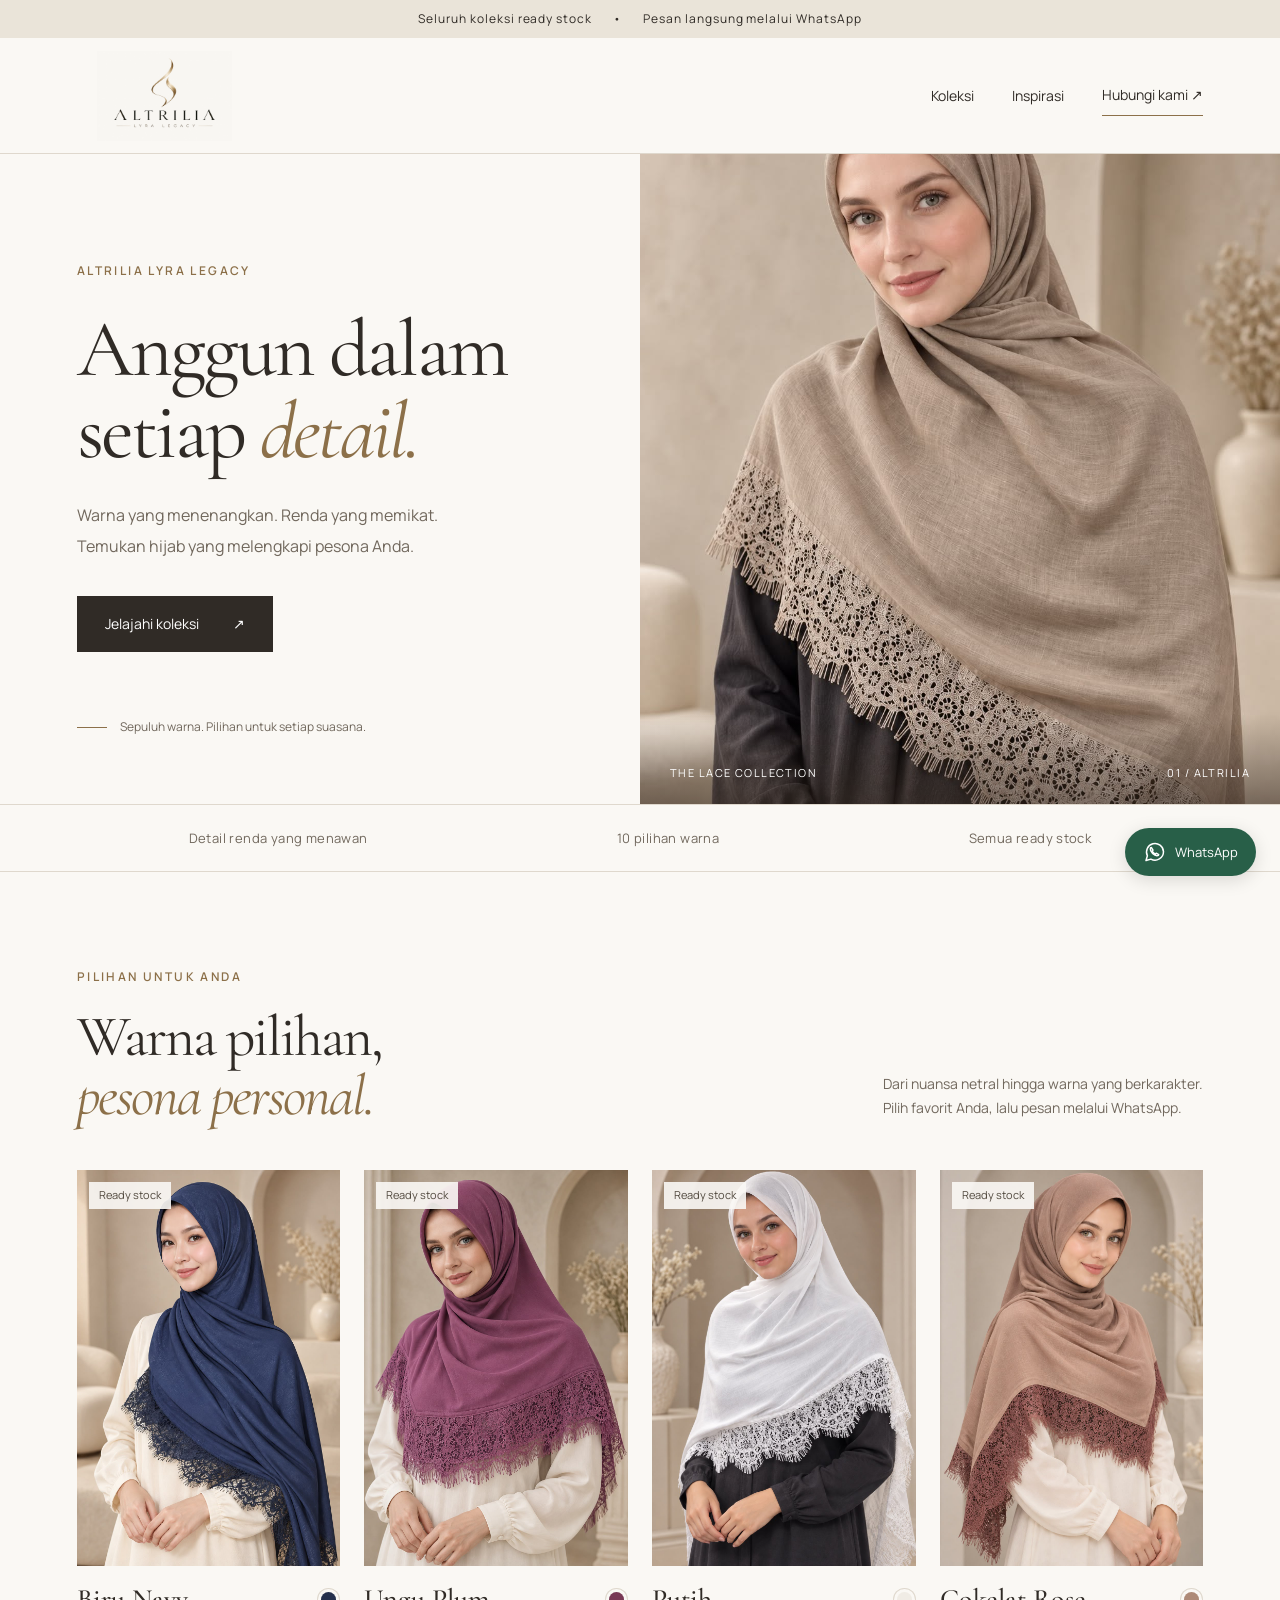
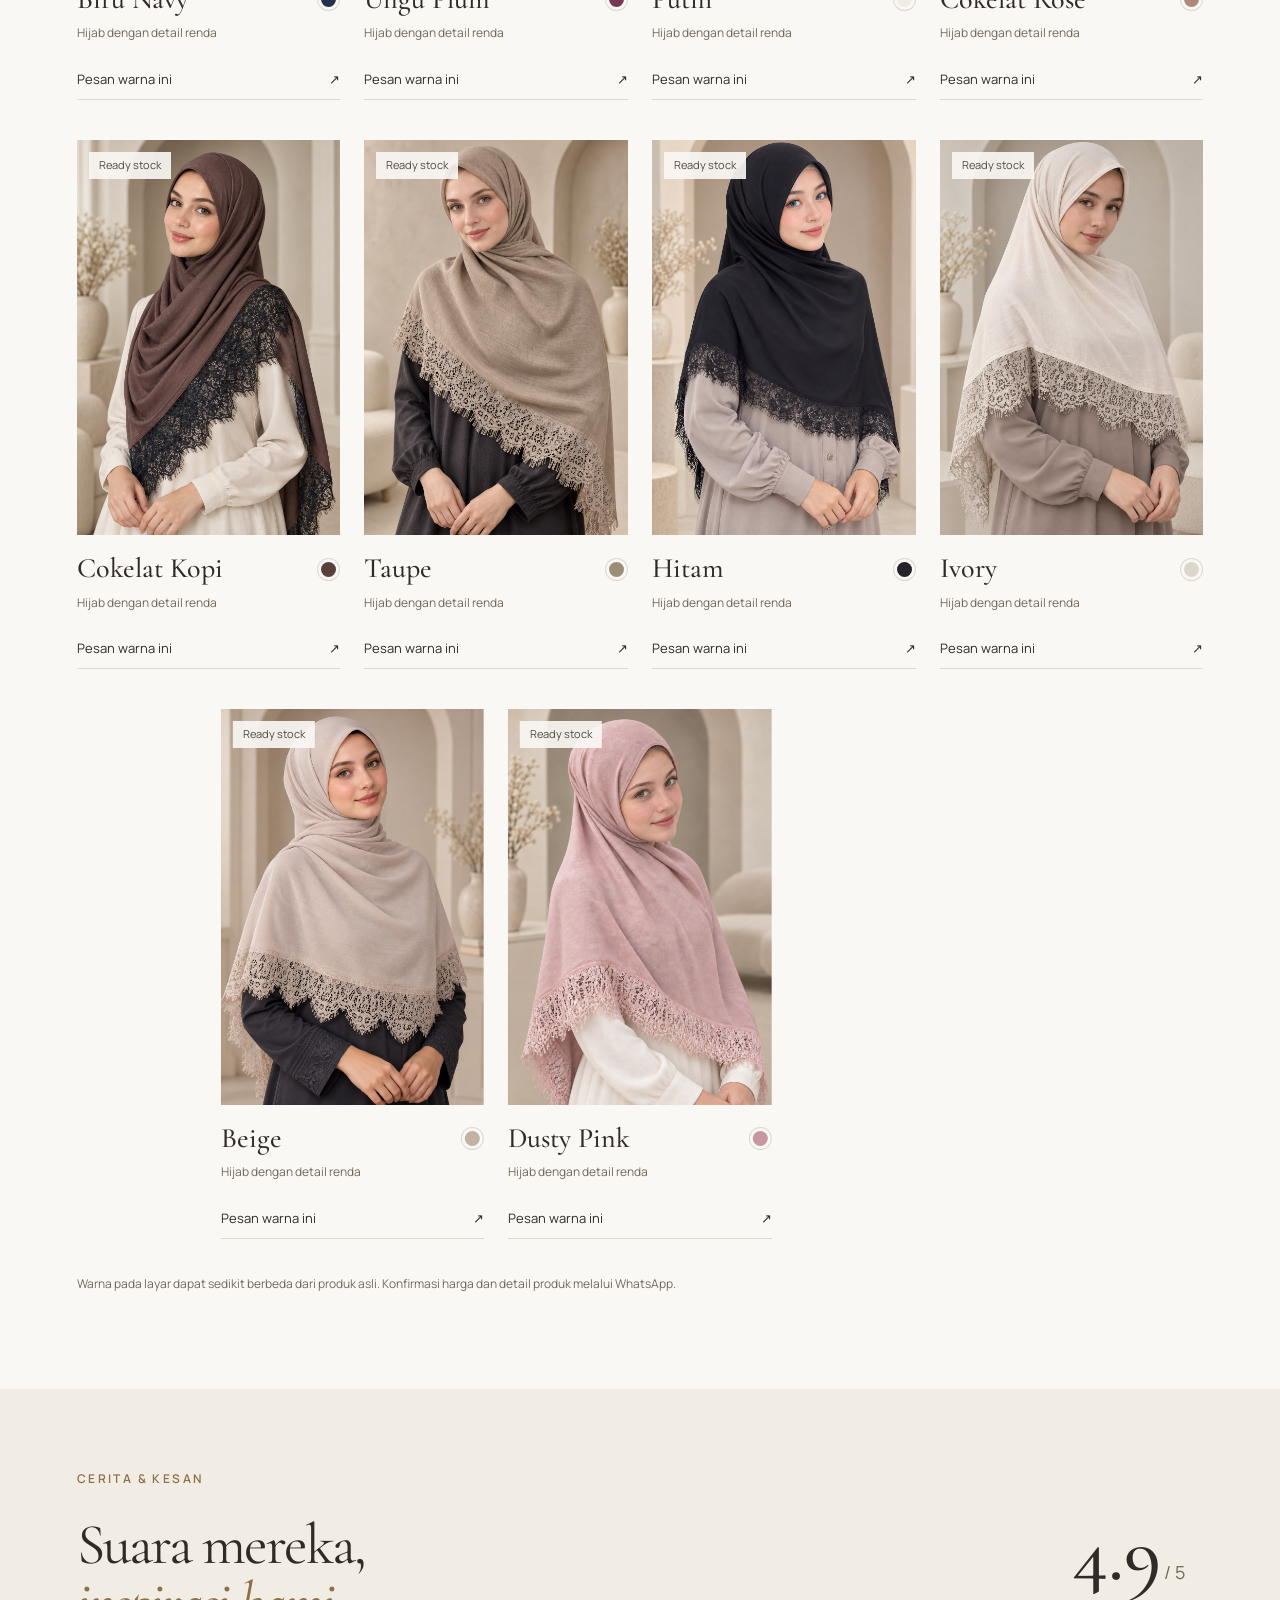
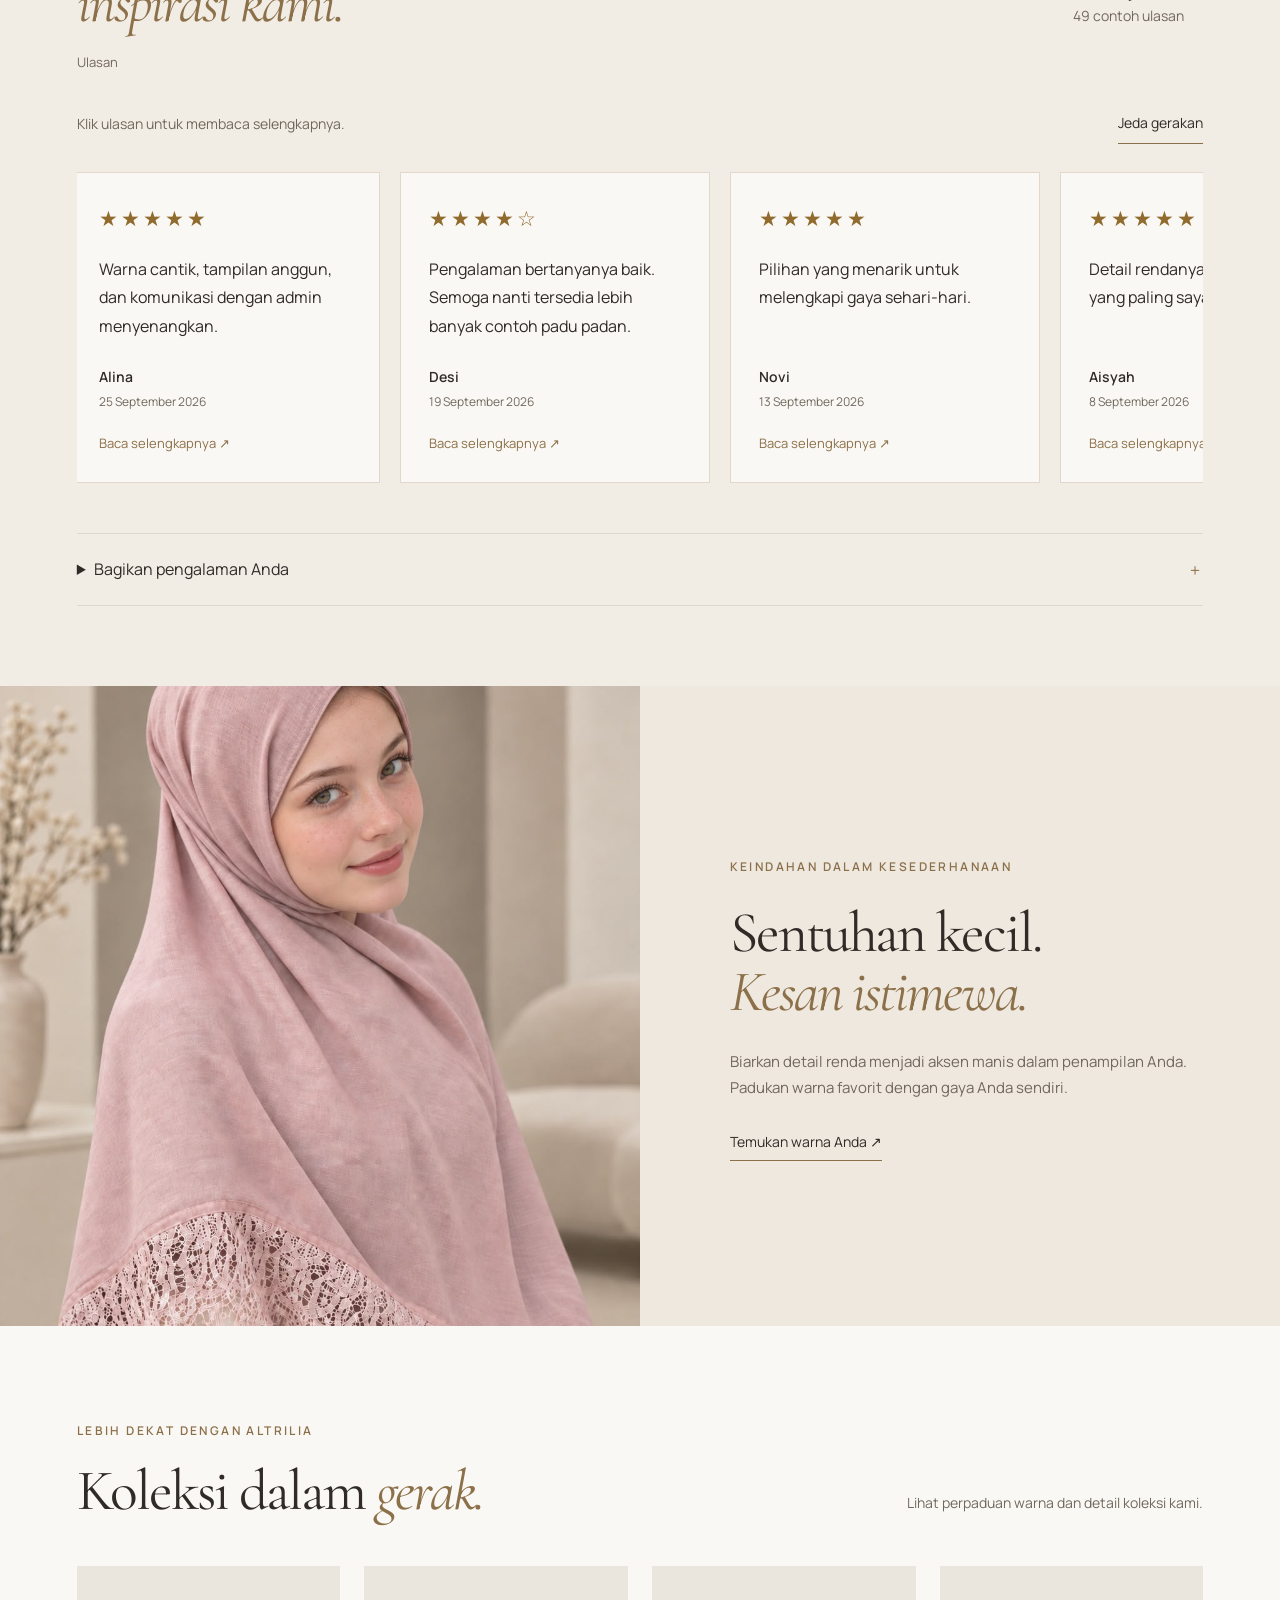
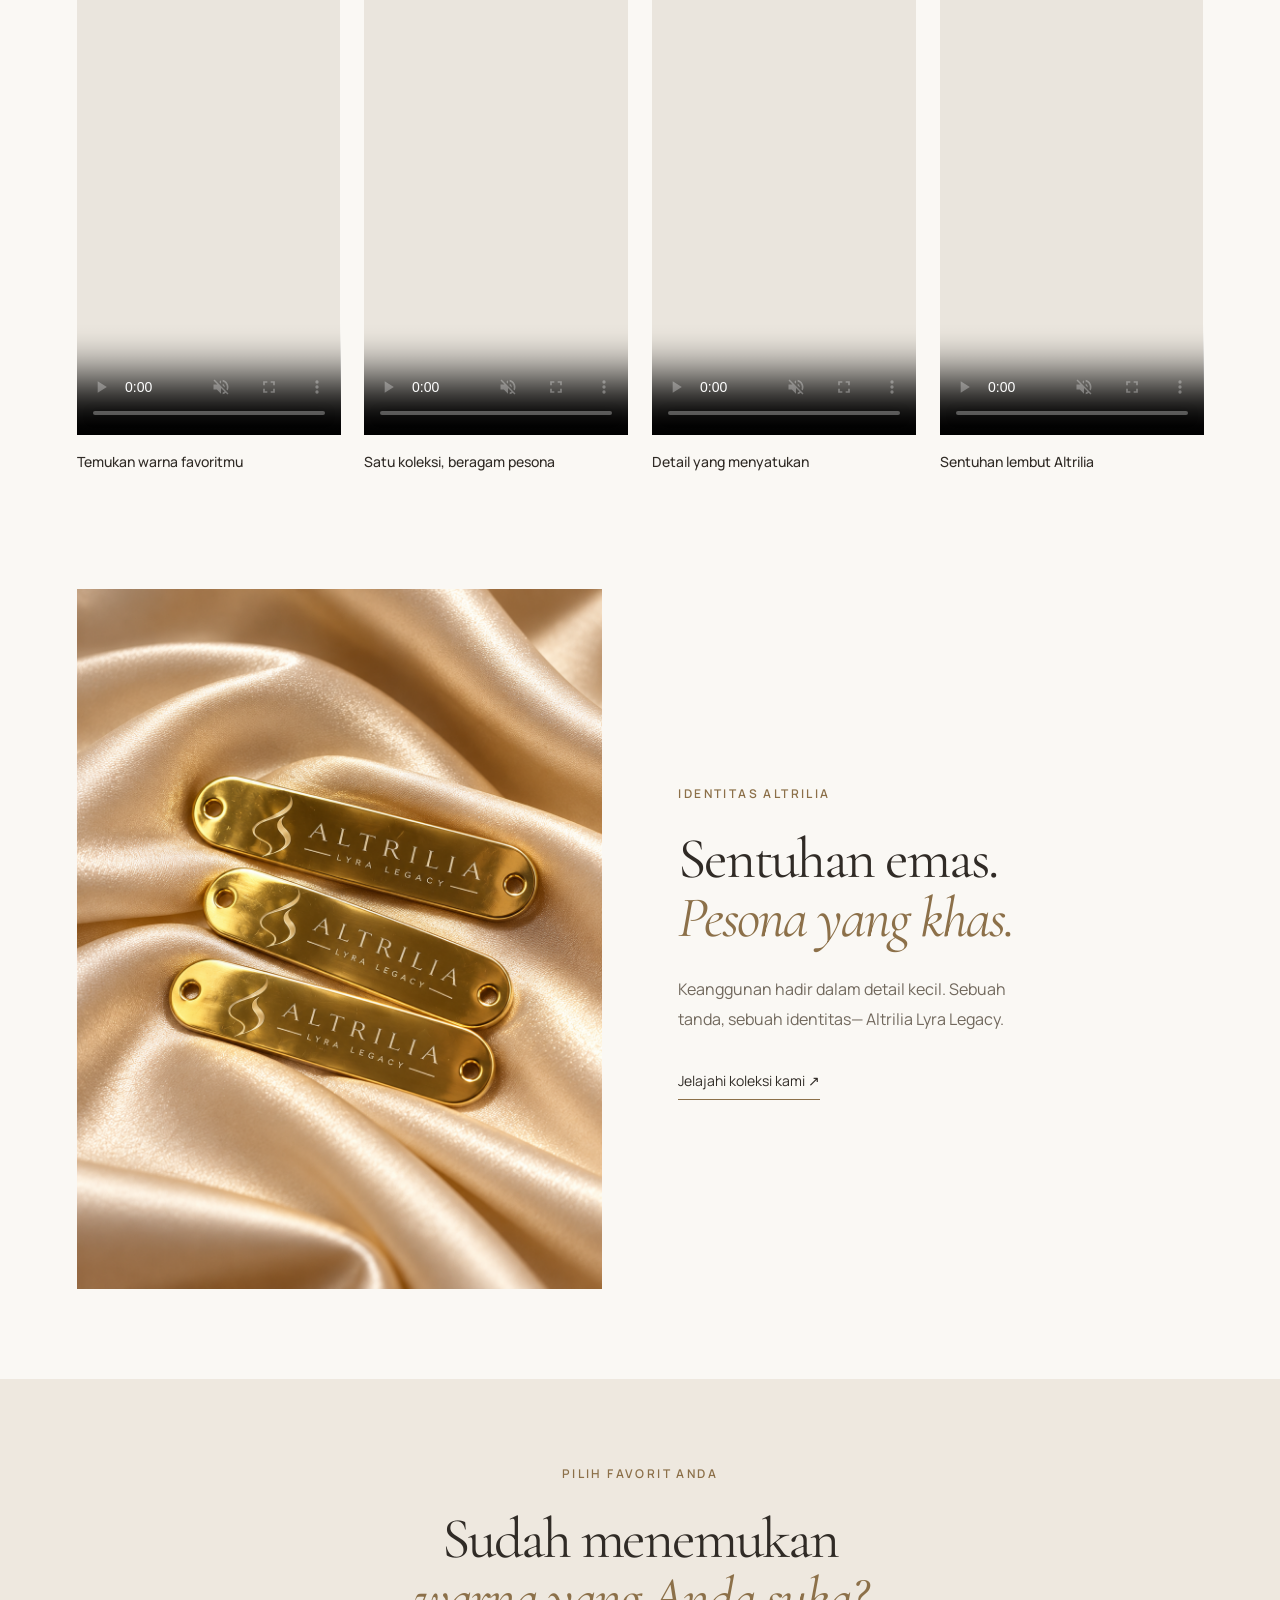
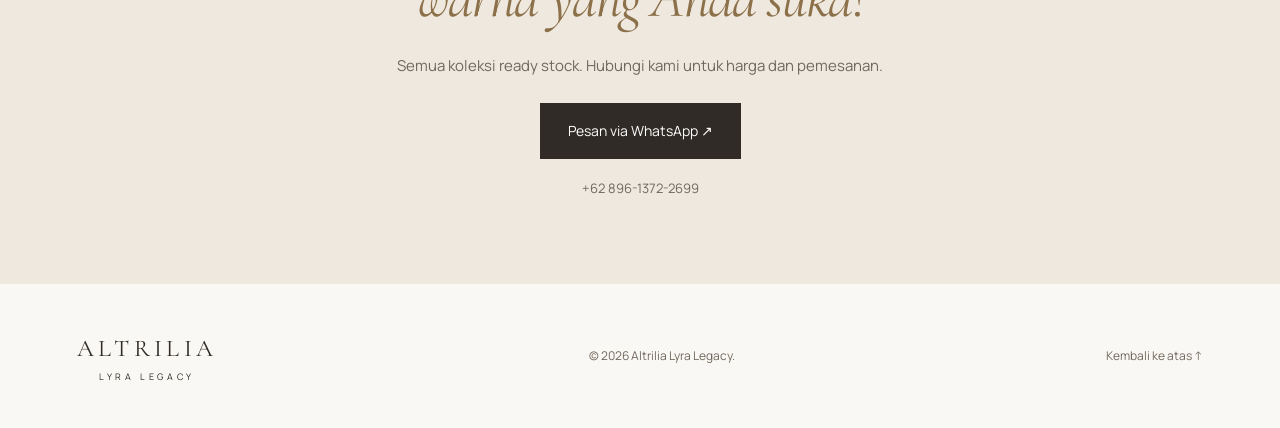
==== index.html @ 6c2866cf "Update index.html" ====
<!doctype html>
<html lang="id"><head><meta charset="utf-8"><meta name="viewport" content="width=device-width, initial-scale=1"><meta name="theme-color" content="#faf8f4"><meta name="description" content="Koleksi hijab renda Altrilia Lyra Legacy. Pilih warna favorit Anda. Semua ready stock, pesan langsung melalui WhatsApp."><title>ALTRILIA LYRA LEGACY — Koleksi Hijab</title><link rel="stylesheet" href="style.css"><script src="script.js" defer></script>


<script src="testimonials.js" defer></script>
<script src="testimonials-ui.js?v=2" defer></script>
</head>
<body><a class="skip" href="#utama">Lewati ke konten</a><div class="announcement">Seluruh koleksi ready stock <span>•</span> Pesan langsung melalui WhatsApp</div>
<header><a class="brand" href="#" aria-label="Altrilia Lyra Legacy beranda"><img src="assets/photovideo/ALTRILIA%20LYRA%20LEGACY%20LOGO2.png" alt="ALTRILIA LYRA LEGACY" width="220" height="130"></a><nav aria-label="Navigasi utama"><a href="#koleksi">Koleksi</a><a href="#inspirasi">Inspirasi</a><a class="nav-order" href="https://wa.me/6289613722699?text=Halo%20Altrilia%2C%20saya%20ingin%20mengetahui%20koleksi%20hijab%20dan%20harganya." target="_blank" rel="noopener">Hubungi kami ↗</a></nav></header>
<main id="utama"><section class="hero"><div class="hero-copy"><p class="eyebrow">ALTRILIA LYRA LEGACY</p><h1>Anggun dalam<br>setiap <em>detail.</em></h1><p class="intro">Warna yang menenangkan. Renda yang memikat.<br>Temukan hijab yang melengkapi pesona Anda.</p><a class="button" href="#koleksi">Jelajahi koleksi <span>↗</span></a><div class="hero-note"><span class="line"></span>Sepuluh warna. Pilihan untuk setiap suasana.</div></div><div class="hero-image"><img src="assets/photovideo/6.jpeg" alt="Koleksi hijab renda Altrilia dalam warna taupe" fetchpriority="high" width="720" height="1080"><span class="image-caption">THE LACE COLLECTION <span>01 / ALTRILIA</span></span></div></section>
<div class="collection-note"><span>Detail renda yang menawan</span><span>10 pilihan warna</span><span>Semua ready stock</span></div>
<section id="koleksi" class="collection section"><div class="section-heading"><div><p class="eyebrow">PILIHAN UNTUK ANDA</p><h2>Warna pilihan,<br><em>pesona personal.</em></h2></div><p>Dari nuansa netral hingga warna yang berkarakter.<br>Pilih favorit Anda, lalu pesan melalui WhatsApp.</p></div><div class="products"><article class="product"><div class="product-image"><img src="assets/photovideo/1.jpeg" alt="Hijab renda warna Biru Navy" loading="lazy" width="720" height="1080"><span class="stock">Ready stock</span></div><div class="product-title"><h3>Biru Navy</h3><span class="swatch" style="--swatch:#25304c" aria-hidden="true"></span></div><p>Hijab dengan detail renda</p><a class="product-order" href="https://wa.me/6289613722699?text=Halo%20Altrilia%2C%20saya%20ingin%20memesan%20hijab%20warna%20Biru%20Navy%20%28foto%201%29.%20Mohon%20informasi%20harga%20dan%20cara%20pemesanannya." target="_blank" rel="noopener">Pesan warna ini <span aria-hidden="true">↗</span></a></article><article class="product"><div class="product-image"><img src="assets/photovideo/2.jpeg" alt="Hijab renda warna Ungu Plum" loading="lazy" width="720" height="1080"><span class="stock">Ready stock</span></div><div class="product-title"><h3>Ungu Plum</h3><span class="swatch" style="--swatch:#783855" aria-hidden="true"></span></div><p>Hijab dengan detail renda</p><a class="product-order" href="https://wa.me/6289613722699?text=Halo%20Altrilia%2C%20saya%20ingin%20memesan%20hijab%20warna%20Ungu%20Plum%20%28foto%202%29.%20Mohon%20informasi%20harga%20dan%20cara%20pemesanannya." target="_blank" rel="noopener">Pesan warna ini <span aria-hidden="true">↗</span></a></article><article class="product"><div class="product-image"><img src="assets/photovideo/3.jpeg" alt="Hijab renda warna Putih" loading="lazy" width="720" height="1080"><span class="stock">Ready stock</span></div><div class="product-title"><h3>Putih</h3><span class="swatch" style="--swatch:#f0ece5" aria-hidden="true"></span></div><p>Hijab dengan detail renda</p><a class="product-order" href="https://wa.me/6289613722699?text=Halo%20Altrilia%2C%20saya%20ingin%20memesan%20hijab%20warna%20Putih%20%28foto%203%29.%20Mohon%20informasi%20harga%20dan%20cara%20pemesanannya." target="_blank" rel="noopener">Pesan warna ini <span aria-hidden="true">↗</span></a></article><article class="product"><div class="product-image"><img src="assets/photovideo/4.jpeg" alt="Hijab renda warna Cokelat Rose" loading="lazy" width="720" height="1080"><span class="stock">Ready stock</span></div><div class="product-title"><h3>Cokelat Rose</h3><span class="swatch" style="--swatch:#ae8a77" aria-hidden="true"></span></div><p>Hijab dengan detail renda</p><a class="product-order" href="https://wa.me/6289613722699?text=Halo%20Altrilia%2C%20saya%20ingin%20memesan%20hijab%20warna%20Cokelat%20Rose%20%28foto%204%29.%20Mohon%20informasi%20harga%20dan%20cara%20pemesanannya." target="_blank" rel="noopener">Pesan warna ini <span aria-hidden="true">↗</span></a></article><article class="product"><div class="product-image"><img src="assets/photovideo/5.jpeg" alt="Hijab renda warna Cokelat Kopi" loading="lazy" width="720" height="1080"><span class="stock">Ready stock</span></div><div class="product-title"><h3>Cokelat Kopi</h3><span class="swatch" style="--swatch:#58413a" aria-hidden="true"></span></div><p>Hijab dengan detail renda</p><a class="product-order" href="https://wa.me/6289613722699?text=Halo%20Altrilia%2C%20saya%20ingin%20memesan%20hijab%20warna%20Cokelat%20Kopi%20%28foto%205%29.%20Mohon%20informasi%20harga%20dan%20cara%20pemesanannya." target="_blank" rel="noopener">Pesan warna ini <span aria-hidden="true">↗</span></a></article><article class="product"><div class="product-image"><img src="assets/photovideo/6.jpeg" alt="Hijab renda warna Taupe" loading="lazy" width="720" height="1080"><span class="stock">Ready stock</span></div><div class="product-title"><h3>Taupe</h3><span class="swatch" style="--swatch:#9c8d79" aria-hidden="true"></span></div><p>Hijab dengan detail renda</p><a class="product-order" href="https://wa.me/6289613722699?text=Halo%20Altrilia%2C%20saya%20ingin%20memesan%20hijab%20warna%20Taupe%20%28foto%206%29.%20Mohon%20informasi%20harga%20dan%20cara%20pemesanannya." target="_blank" rel="noopener">Pesan warna ini <span aria-hidden="true">↗</span></a></article><article class="product"><div class="product-image"><img src="assets/photovideo/7.jpeg" alt="Hijab renda warna Hitam" loading="lazy" width="720" height="1080"><span class="stock">Ready stock</span></div><div class="product-title"><h3>Hitam</h3><span class="swatch" style="--swatch:#242329" aria-hidden="true"></span></div><p>Hijab dengan detail renda</p><a class="product-order" href="https://wa.me/6289613722699?text=Halo%20Altrilia%2C%20saya%20ingin%20memesan%20hijab%20warna%20Hitam%20%28foto%207%29.%20Mohon%20informasi%20harga%20dan%20cara%20pemesanannya." target="_blank" rel="noopener">Pesan warna ini <span aria-hidden="true">↗</span></a></article><article class="product"><div class="product-image"><img src="assets/photovideo/8.jpeg" alt="Hijab renda warna Ivory" loading="lazy" width="720" height="1080"><span class="stock">Ready stock</span></div><div class="product-title"><h3>Ivory</h3><span class="swatch" style="--swatch:#ddd7cb" aria-hidden="true"></span></div><p>Hijab dengan detail renda</p><a class="product-order" href="https://wa.me/6289613722699?text=Halo%20Altrilia%2C%20saya%20ingin%20memesan%20hijab%20warna%20Ivory%20%28foto%208%29.%20Mohon%20informasi%20harga%20dan%20cara%20pemesanannya." target="_blank" rel="noopener">Pesan warna ini <span aria-hidden="true">↗</span></a></article><article class="product"><div class="product-image"><img src="assets/photovideo/9.jpeg" alt="Hijab renda warna Beige" loading="lazy" width="720" height="1080"><span class="stock">Ready stock</span></div><div class="product-title"><h3>Beige</h3><span class="swatch" style="--swatch:#c1b2a1" aria-hidden="true"></span></div><p>Hijab dengan detail renda</p><a class="product-order" href="https://wa.me/6289613722699?text=Halo%20Altrilia%2C%20saya%20ingin%20memesan%20hijab%20warna%20Beige%20%28foto%209%29.%20Mohon%20informasi%20harga%20dan%20cara%20pemesanannya." target="_blank" rel="noopener">Pesan warna ini <span aria-hidden="true">↗</span></a></article><article class="product"><div class="product-image"><img src="assets/photovideo/10.jpeg" alt="Hijab renda warna Dusty Pink" loading="lazy" width="720" height="1080"><span class="stock">Ready stock</span></div><div class="product-title"><h3>Dusty Pink</h3><span class="swatch" style="--swatch:#c6989e" aria-hidden="true"></span></div><p>Hijab dengan detail renda</p><a class="product-order" href="https://wa.me/6289613722699?text=Halo%20Altrilia%2C%20saya%20ingin%20memesan%20hijab%20warna%20Dusty%20Pink%20%28foto%2010%29.%20Mohon%20informasi%20harga%20dan%20cara%20pemesanannya." target="_blank" rel="noopener">Pesan warna ini <span aria-hidden="true">↗</span></a></article></div><p class="color-note">Warna pada layar dapat sedikit berbeda dari produk asli. Konfirmasi harga dan detail produk melalui WhatsApp.</p></section>
<section id="testimoni" class="testimonials-section">
  <div class="testimonials-heading">
    <div>
      <p class="eyebrow">CERITA & KESAN</p>
      <h2>Suara mereka,<br><em>inspirasi kami.</em></h2>
      <p class="review-sample-note">Ulasan</p>
    </div>

    <div class="review-summary">
      <div>
        <strong class="review-average">—</strong>
        <span class="review-outof">/ 5</span>
      </div>
      <p class="review-count"></p>
    </div>
  </div>

  <div class="review-toolbar">
    <p>Klik ulasan untuk membaca selengkapnya.</p>
    <button type="button" class="review-motion">
      Jeda gerakan
    </button>
  </div>

  <div
    class="review-track"
    role="region"
    aria-label="Ulasan pelanggan"
    tabindex="0"
  ></div>

  <details class="review-form-panel">
    <summary>Bagikan pengalaman Anda <span aria-hidden="true">＋</span></summary>

    <form id="review-form">
      <div class="review-form-row">
        <label>
          Nama
          <input
            type="text"
            name="name"
            placeholder="Nama Anda"
            autocomplete="name"
            maxlength="60"
          >
        </label>

        <label>
          Penilaian
          <select name="rating">
            <option value="5">★★★★★ — 5 bintang</option>
            <option value="4">★★★★☆ — 4 bintang</option>
            <option value="3">★★★☆☆ — 3 bintang</option>
            <option value="2">★★☆☆☆ — 2 bintang</option>
            <option value="1">★☆☆☆☆ — 1 bintang</option>
          </select>
        </label>
      </div>

      <label>
        Pengalaman Anda
        <textarea
          name="review"
          rows="4"
          maxlength="2000"
          placeholder="Ceritakan pengalaman Anda dengan Altrilia..."
        ></textarea>
      </label>

      <button type="submit" class="review-submit" disabled>
        Kirim ulasan
      </button>
    </form>
  </details>
</section>

<dialog id="review-dialog" aria-labelledby="review-dialog-title">
  <button
    type="button"
    class="review-dialog-close"
    aria-label="Tutup ulasan"
  >×</button>

  <p class="eyebrow review-dialog-label"></p>
  <h3 id="review-dialog-title" class="review-dialog-name"></h3>
  <div class="review-stars review-dialog-stars"></div>
  <p class="review-dialog-text"></p>
  <p class="review-dialog-date"></p>
</dialog>
  <section class="editorial"><div class="editorial-image"><img src="assets/photovideo/10.jpeg" alt="Detail renda hijab Altrilia warna dusty pink" loading="lazy" width="720" height="1080"></div><div class="editorial-copy"><p class="eyebrow">KEINDAHAN DALAM KESEDERHANAAN</p><h2>Sentuhan kecil.<br><em>Kesan istimewa.</em></h2><p>Biarkan detail renda menjadi aksen manis dalam penampilan Anda. Padukan warna favorit dengan gaya Anda sendiri.</p><a class="text-link" href="#koleksi">Temukan warna Anda ↗</a></div></section>
<section id="inspirasi" class="section inspiration"><div class="section-heading"><div><p class="eyebrow">LEBIH DEKAT DENGAN ALTRILIA</p><h2>Koleksi dalam <em>gerak.</em></h2></div><p>Lihat perpaduan warna dan detail koleksi kami.</p></div><div class="reels"><article class="reel"><video autoplay loop muted playsinline controls preload="metadata" poster="assets/photovideo/poster-11.jpg" aria-label="Temukan warna favoritmu"><source src="assets/photovideo/11.mp4" type="video/mp4">Browser Anda tidak mendukung video.</video><h3>Temukan warna favoritmu</h3></article><article class="reel"><video autoplay loop muted playsinline controls preload="metadata" poster="assets/photovideo/poster-12.jpg" aria-label="Satu koleksi, beragam pesona"><source src="assets/photovideo/12.mp4" type="video/mp4">Browser Anda tidak mendukung video.</video><h3>Satu koleksi, beragam pesona</h3></article><article class="reel"><video autoplay loop muted playsinline controls preload="metadata" poster="assets/photovideo/poster-13.jpg" aria-label="Detail yang menyatukan"><source src="assets/photovideo/13.mp4" type="video/mp4">Browser Anda tidak mendukung video.</video><h3>Detail yang menyatukan</h3></article><article class="reel"><video autoplay loop muted playsinline controls preload="metadata" poster="assets/photovideo/poster-14.jpg" aria-label="Sentuhan lembut Altrilia"><source src="assets/photovideo/14.mp4" type="video/mp4">Browser Anda tidak mendukung video.</video><h3>Sentuhan lembut Altrilia</h3></article></div></section>
<!-- Altrilia gold signature -->
<section class="gold-signature">
  <div class="gold-signature-photo">
    <img
      src="assets/photovideo/altrilia%20plate%20gold.png"
      alt="Label emas Altrilia Lyra Legacy di atas kain satin"
      loading="lazy"
    >
  </div>

  <div class="gold-signature-copy">
    <p class="eyebrow">IDENTITAS ALTRILIA</p>

    <h2>Sentuhan emas.<br><em>Pesona yang khas.</em></h2>

    <p class="gold-signature-description">
      Keanggunan hadir dalam detail kecil.
      Sebuah tanda, sebuah identitas—
      Altrilia Lyra Legacy.
    </p>

    <a class="text-link" href="#koleksi">
      Jelajahi koleksi kami ↗
    </a>
  </div>
</section>
  <section class="contact"><p class="eyebrow">PILIH FAVORIT ANDA</p><h2>Sudah menemukan<br><em>warna yang Anda suka?</em></h2><p>Semua koleksi ready stock. Hubungi kami untuk harga dan pemesanan.</p><a class="button" href="https://wa.me/6289613722699?text=Halo%20Altrilia%2C%20saya%20tertarik%20dengan%20koleksi%20hijab%20ready%20stock.%20Mohon%20informasi%20harga%20dan%20pemesanannya." target="_blank" rel="noopener">Pesan via WhatsApp ↗</a><a class="phone" href="https://wa.me/6289613722699" target="_blank" rel="noopener">+62 896-1372-2699</a></section></main>
<footer><span>ALTRILIA <small>LYRA LEGACY</small></span><p>© <span id="year">2026</span> Altrilia Lyra Legacy.</p><a href="#utama">Kembali ke atas ↑</a></footer>
<a class="floating-wa" href="https://wa.me/6289613722699?text=Halo%20Altrilia%2C%20saya%20ingin%20bertanya%20tentang%20koleksi%20hijab." target="_blank" rel="noopener" aria-label="Hubungi Altrilia melalui WhatsApp"><svg viewBox="0 0 24 24" aria-hidden="true"><path d="M20.5 11.6a8.5 8.5 0 0 1-12.6 7.5L3 20.5l1.4-4.7A8.5 8.5 0 1 1 20.5 11.6Z"/><path d="M8.3 7.4c-.5 0-1 1-1 1.7 0 2.8 3.9 6.6 6.6 6.6.8 0 1.8-.5 1.8-1l-2.5-1.5-.9.9c-1.4-.6-2.4-1.6-3-3l.7-1Z"/></svg><span>WhatsApp</span></a></body></html>
---- style.css ----
@import url('https://fonts.googleapis.com/css2?family=Cormorant+Garamond:ital,wght@0,400;0,500;0,600;1,400;1,500&family=Manrope:wght@400;500;600&display=swap');
:root{--paper:#faf8f4;--ink:#302b26;--muted:#71685d;--gold:#8c7049;--line:#dfd8cd;--serif:"Cormorant Garamond",Georgia,serif}*{box-sizing:border-box}html{scroll-behavior:smooth;scroll-padding-top:30px}body{margin:0;background:var(--paper);color:var(--ink);font:16px/1.7 Manrope,Arial,sans-serif}a{color:inherit;text-decoration:none}img{display:block;max-width:100%;object-fit:cover}button,a,video{-webkit-tap-highlight-color:transparent}a:focus-visible,video:focus-visible{outline:3px solid var(--gold);outline-offset:5px}.skip{position:fixed;top:-70px;left:10px;background:white;padding:12px;z-index:20}.skip:focus{top:10px}.announcement{text-align:center;background:#eae4d9;padding:9px 16px;font-size:12px;letter-spacing:.08em}.announcement span{margin:0 18px}header{height:116px;padding:14px 6%;display:flex;align-items:center;justify-content:space-between;border-bottom:1px solid var(--line)}.brand{width:175px;height:90px;overflow:hidden;display:flex;align-items:center}.brand img{width:100%;height:100%;object-fit:contain;mix-blend-mode:multiply}nav{display:flex;align-items:center;gap:38px;font-size:14px}.nav-order{border-bottom:1px solid var(--gold);padding:8px 0}.hero{display:grid;grid-template-columns:1fr 1fr;max-width:1600px;margin:auto;min-height:650px}.hero-copy{padding:100px 9% 60px 12%;align-self:center}.eyebrow{font-size:12px;letter-spacing:.2em;font-weight:600;color:var(--gold);margin:0 0 26px}h1,h2,h3,p{margin-top:0}h1,h2{font-family:var(--serif);font-weight:400;line-height:1.02;letter-spacing:-.035em}h1{font-size:clamp(64px,6.3vw,100px);margin-bottom:28px}em{font-weight:400;color:var(--gold)}.intro{font-size:16px;line-height:1.9;color:var(--muted);margin-bottom:35px}.button{display:inline-flex;align-items:center;justify-content:center;gap:34px;padding:16px 28px;background:var(--ink);color:white;font-size:14px;transition:background .2s}.button:hover{background:var(--gold)}.hero-note{display:flex;align-items:center;gap:13px;font-size:12px;color:var(--muted);margin-top:65px}.line{width:30px;height:1px;background:var(--gold)}.hero-image{position:relative;min-height:650px;max-height:800px;overflow:hidden}.hero-image>img{width:100%;height:100%;position:absolute;object-position:50% 32%}.image-caption{position:absolute;bottom:0;left:0;right:0;color:white;padding:50px 30px 22px;background:linear-gradient(transparent,#30251d88);font-size:11px;letter-spacing:.13em;display:flex;justify-content:space-between}.collection-note{display:flex;justify-content:space-around;padding:22px 5%;border-bottom:1px solid var(--line);border-top:1px solid var(--line);font-size:13px;color:var(--muted);letter-spacing:.03em}.section{padding:95px 6%;max-width:1600px;margin:auto}.section-heading{display:flex;justify-content:space-between;align-items:flex-end;gap:40px;margin-bottom:45px}.section-heading .eyebrow{margin-bottom:20px}h2{font-size:clamp(42px,4.5vw,68px);margin-bottom:0}.section-heading>p{color:var(--muted);font-size:14px;max-width:390px;margin-bottom:6px}.products{display:grid;grid-template-columns:repeat(4,1fr);gap:40px 24px}.product-image{position:relative;overflow:hidden;background:#e9e1d7;aspect-ratio:2/3}.product-image img{width:100%;height:100%;transition:transform .6s}.product:hover img{transform:scale(1.025)}.stock{position:absolute;left:12px;top:12px;background:#faf8f4e8;padding:4px 10px;font-size:11px;color:#534b40}.product-title{display:flex;justify-content:space-between;align-items:center;margin-top:17px}.product h3{font-family:var(--serif);font-size:28px;font-weight:500;line-height:1.2;margin:0}.swatch{width:15px;height:15px;border-radius:50%;background:var(--swatch);box-shadow:0 0 0 3px var(--paper),0 0 0 4px var(--line);margin-right:4px}.product p{font-size:12px;color:var(--muted);margin:7px 0 15px}.product-order{font-size:13px;padding:9px 0;border-bottom:1px solid var(--line);display:flex;justify-content:space-between}.product-order:hover{color:var(--gold);border-color:var(--gold)}.color-note{font-size:12px;color:var(--muted);margin:35px 0 0}.editorial{display:grid;grid-template-columns:1fr 1fr;background:#eee8df}.editorial-image{height:640px;overflow:hidden}.editorial-image img{height:100%;width:100%;object-position:50% 30%}.editorial-copy{padding:65px 14%;align-self:center}.editorial-copy p:not(.eyebrow){color:var(--muted);font-size:15px;margin:28px 0}.text-link{font-size:14px;border-bottom:1px solid var(--gold);padding-bottom:9px}.reels{display:grid;grid-template-columns:repeat(4,1fr);gap:24px}.reel video{width:100%;aspect-ratio:9/16;background:#eae5dd;display:block;object-fit:contain}.reel h3{font-size:14px;font-weight:500;margin:16px 0 0}.contact{text-align:center;background:#eee8df;padding:85px 20px}.contact p:not(.eyebrow){color:var(--muted);margin:25px auto;max-width:540px;font-size:15px}.phone{display:block;font-size:13px;margin-top:18px;color:var(--muted)}footer{display:flex;justify-content:space-between;align-items:center;padding:45px 6%;gap:25px;font-size:12px;color:var(--muted)}footer>span{font-family:var(--serif);font-size:24px;letter-spacing:.18em;color:var(--ink)}footer small{display:block;font:9px Manrope,Arial,sans-serif;letter-spacing:.4em;text-align:center}footer p{margin:0}.floating-wa{position:fixed;bottom:24px;right:24px;display:flex;align-items:center;gap:8px;background:#285f48;color:white;z-index:10;padding:12px 18px;border-radius:40px;font-size:13px;box-shadow:0 4px 18px #0002}.floating-wa svg{width:24px;height:24px;fill:none;stroke:currentColor;stroke-width:1.5;stroke-linejoin:round}.floating-wa:hover{background:#174d38}@media(min-width:1200px){.products .product:nth-last-child(-n+2){transform:translateX(calc(50% + 12px))}}@media(max-width:1000px){header{padding-inline:5%}.hero-copy{padding:65px 9%}.hero{min-height:550px}.hero-image{min-height:550px}h1{font-size:65px}.hero-note{margin-top:35px}.products{grid-template-columns:repeat(3,1fr)}.editorial-copy{padding:50px 10%}.editorial-image{height:570px}.reels{gap:16px}.section{padding:70px 5%}}@media(max-width:680px){.announcement{font-size:10px;letter-spacing:.02em}.announcement span{margin:0 7px}header{height:92px}.brand{width:130px;height:75px}nav{gap:18px;font-size:12px}.nav-order{display:none}.hero{grid-template-columns:1fr;min-height:0}.hero-copy{padding:45px 6% 38px}.eyebrow{font-size:10px;margin-bottom:20px}h1{font-size:62px}.intro{font-size:14px}.hero-note{margin-top:28px;font-size:11px}.hero-image{min-height:0;height:540px}.hero-image>img{object-position:50% 28%}.collection-note{padding:17px 12px;gap:15px;font-size:10px;text-align:center}.section{padding:55px 5%}.section-heading{display:block;margin-bottom:28px}.section-heading>p{margin:20px 0 0;font-size:13px}h2{font-size:45px}.products{grid-template-columns:repeat(2,1fr);gap:30px 14px}.product h3{font-size:23px}.product p{font-size:11px}.product-order{font-size:12px}.stock{top:8px;left:8px;padding:3px 7px;font-size:10px}.swatch{width:12px;height:12px}.color-note{font-size:11px}.editorial{grid-template-columns:1fr}.editorial-image{height:490px}.editorial-copy{padding:45px 7% 55px}.reels{grid-template-columns:repeat(2,1fr);gap:25px 14px}.reel h3{font-size:12px}.contact{padding:60px 6%}.contact p:not(.eyebrow){font-size:14px}footer{flex-wrap:wrap;padding:35px 6% 95px}footer>span{width:100%;font-size:24px}footer small{text-align:left}.floating-wa{bottom:16px;right:16px;padding:12px}.floating-wa span{display:none}}@media(prefers-reduced-motion:reduce){html{scroll-behavior:auto}*{transition:none!important}}
/* Gold signature feature */
.gold-signature {
  display: grid;
  grid-template-columns: 1fr 1fr;
  align-items: center;
  max-width: 1280px;
  margin: 0 auto;
  padding: 20px 6% 90px;
  gap: clamp(32px, 6vw, 90px);
}

.gold-signature-photo {
  overflow: hidden;
  background: #e9d5b6;
}

.gold-signature-photo img {
  display: block;
  width: 100%;
  height: auto;
}

.gold-signature-copy {
  padding: 24px 0;
}

.gold-signature-copy h2 {
  font-size: clamp(42px, 4.5vw, 64px);
}

.gold-signature-description {
  max-width: 360px;
  margin: 26px 0 32px;
  color: var(--muted);
  font-size: 16px;
  line-height: 1.9;
}

@media (max-width: 680px) {
  .gold-signature {
    grid-template-columns: 1fr;
    padding: 0 6% 55px;
    gap: 28px;
  }

  .gold-signature-copy {
    padding: 0;
  }

  .gold-signature-copy h2 {
    font-size: 44px;
  }
}


/* Testimonials */
.testimonials-section {
  padding: 80px 6%;
  background: #f1ece4;
}

.testimonials-heading {
  max-width: 1280px;
  margin: 0 auto 30px;
  display: flex;
  align-items: center;
  justify-content: space-between;
  gap: 32px;
}

.review-sample-note {
  color: var(--muted);
  font-size: 13px;
  margin: 18px 0 0;
}

.review-sample-note[hidden] {
  display: none;
}

.review-summary {
  text-align: center;
  min-width: 150px;
}

.review-average {
  font-family: var(--serif);
  font-size: 80px;
  font-weight: 500;
  line-height: 1;
}

.review-outof {
  color: var(--muted);
  font-size: 18px;
}

.review-count {
  color: var(--muted);
  font-size: 14px;
  margin: 10px 0 0;
}

.review-toolbar {
  max-width: 1280px;
  margin: 0 auto 20px;
  display: flex;
  justify-content: space-between;
  align-items: center;
  gap: 20px;
}

.review-toolbar p {
  margin: 0;
  font-size: 14px;
  color: var(--muted);
}

.review-motion {
  flex-shrink: 0;
  background: transparent;
  border: 0;
  border-bottom: 1px solid var(--gold);
  padding: 8px 0;
  font: inherit;
  font-size: 14px;
  color: var(--ink);
  cursor: pointer;
}

.review-track {
  display: flex;
  gap: 20px;
  max-width: 1280px;
  margin: auto;
  padding: 8px 3px 22px;
  overflow-x: auto;
  scrollbar-width: thin;
  scrollbar-color: #b7a181 transparent;
}

.review-card {
  flex: 0 0 310px;
  display: flex;
  flex-direction: column;
  align-items: flex-start;
  padding: 28px;
  border: 1px solid #e1d8cb;
  background: var(--paper);
  color: var(--ink);
  text-align: left;
  font: inherit;
  cursor: pointer;
  transition: transform 0.2s, border-color 0.2s;
}

.review-card:hover {
  transform: translateY(-4px);
  border-color: var(--gold);
}

.review-stars {
  color: #906b2d;
  font-size: 21px;
  letter-spacing: 3px;
}

.review-excerpt {
  display: -webkit-box;
  -webkit-line-clamp: 3;
  -webkit-box-orient: vertical;
  overflow: hidden;
  font-size: 16px;
  line-height: 1.8;
  margin: 18px 0 24px;
  min-height: 5.4em;
}

.review-name {
  font-weight: 600;
  font-size: 14px;
  margin-top: auto;
}

.review-date {
  color: var(--muted);
  font-size: 12px;
  margin-top: 3px;
}

.review-read {
  color: var(--gold);
  font-size: 13px;
  margin-top: 20px;
}

.review-form-panel {
  max-width: 1280px;
  margin: 28px auto 0;
  border-top: 1px solid var(--line);
  border-bottom: 1px solid var(--line);
}

.review-form-panel summary {
  padding: 22px 0;
  font-size: 16px;
  cursor: pointer;
}

.review-form-panel summary span {
  float: right;
  color: var(--gold);
}

#review-form {
  padding: 0 0 28px;
}

.review-form-row {
  display: grid;
  grid-template-columns: 1fr 1fr;
  gap: 20px;
}

#review-form label {
  display: block;
  color: var(--ink);
  font-size: 14px;
  margin-bottom: 18px;
}

#review-form input,
#review-form select,
#review-form textarea {
  width: 100%;
  margin-top: 8px;
  border: 1px solid #c9beb0;
  border-radius: 0;
  background: var(--paper);
  color: var(--ink);
  padding: 13px 14px;
  font: inherit;
  font-size: 16px;
}

#review-form textarea {
  resize: vertical;
}

.review-submit {
  padding: 14px 26px;
  border: 0;
  background: #d9d1c5;
  color: #63594c;
  font: inherit;
  font-size: 14px;
  cursor: not-allowed;
}

#review-dialog {
  width: min(540px, calc(100% - 32px));
  max-height: 85vh;
  overflow-y: auto;
  padding: 42px;
  border: 1px solid var(--line);
  background: var(--paper);
  color: var(--ink);
}

#review-dialog::backdrop {
  background: rgba(35, 29, 22, 0.55);
}

.review-dialog-close {
  position: absolute;
  top: 8px;
  right: 10px;
  width: 44px;
  height: 44px;
  border: 0;
  background: transparent;
  font-size: 30px;
  color: var(--ink);
  cursor: pointer;
}

.review-dialog-name {
  font-family: var(--serif);
  font-size: 36px;
  font-weight: 500;
  margin: 0 0 10px;
}

.review-dialog-text {
  font-size: 17px;
  line-height: 1.9;
  margin: 24px 0;
  overflow-wrap: anywhere;
}

.review-dialog-date {
  color: var(--muted);
  font-size: 13px;
  margin: 0;
}

.testimonials-section button:focus-visible,
.testimonials-section summary:focus-visible,
.testimonials-section input:focus-visible,
.testimonials-section select:focus-visible,
.testimonials-section textarea:focus-visible,
.review-track:focus-visible,
#review-dialog button:focus-visible {
  outline: 2px solid var(--gold);
  outline-offset: 4px;
}

@media (max-width: 680px) {
  .testimonials-section {
    padding: 55px 6%;
  }

  .testimonials-heading {
    align-items: flex-start;
    flex-direction: column;
    gap: 24px;
  }

  .review-summary {
    text-align: left;
  }

  .review-average {
    font-size: 64px;
  }

  .review-toolbar {
    align-items: flex-start;
  }

  .review-toolbar p,
  .review-motion {
    font-size: 12px;
  }

  .review-card {
    flex-basis: 280px;
    padding: 24px;
  }

  .review-form-row {
    grid-template-columns: 1fr;
    gap: 0;
  }

  #review-dialog {
    padding: 36px 25px;
  }
}

@media (prefers-reduced-motion: reduce) {
  .review-card {
    transition: none;
  }
}
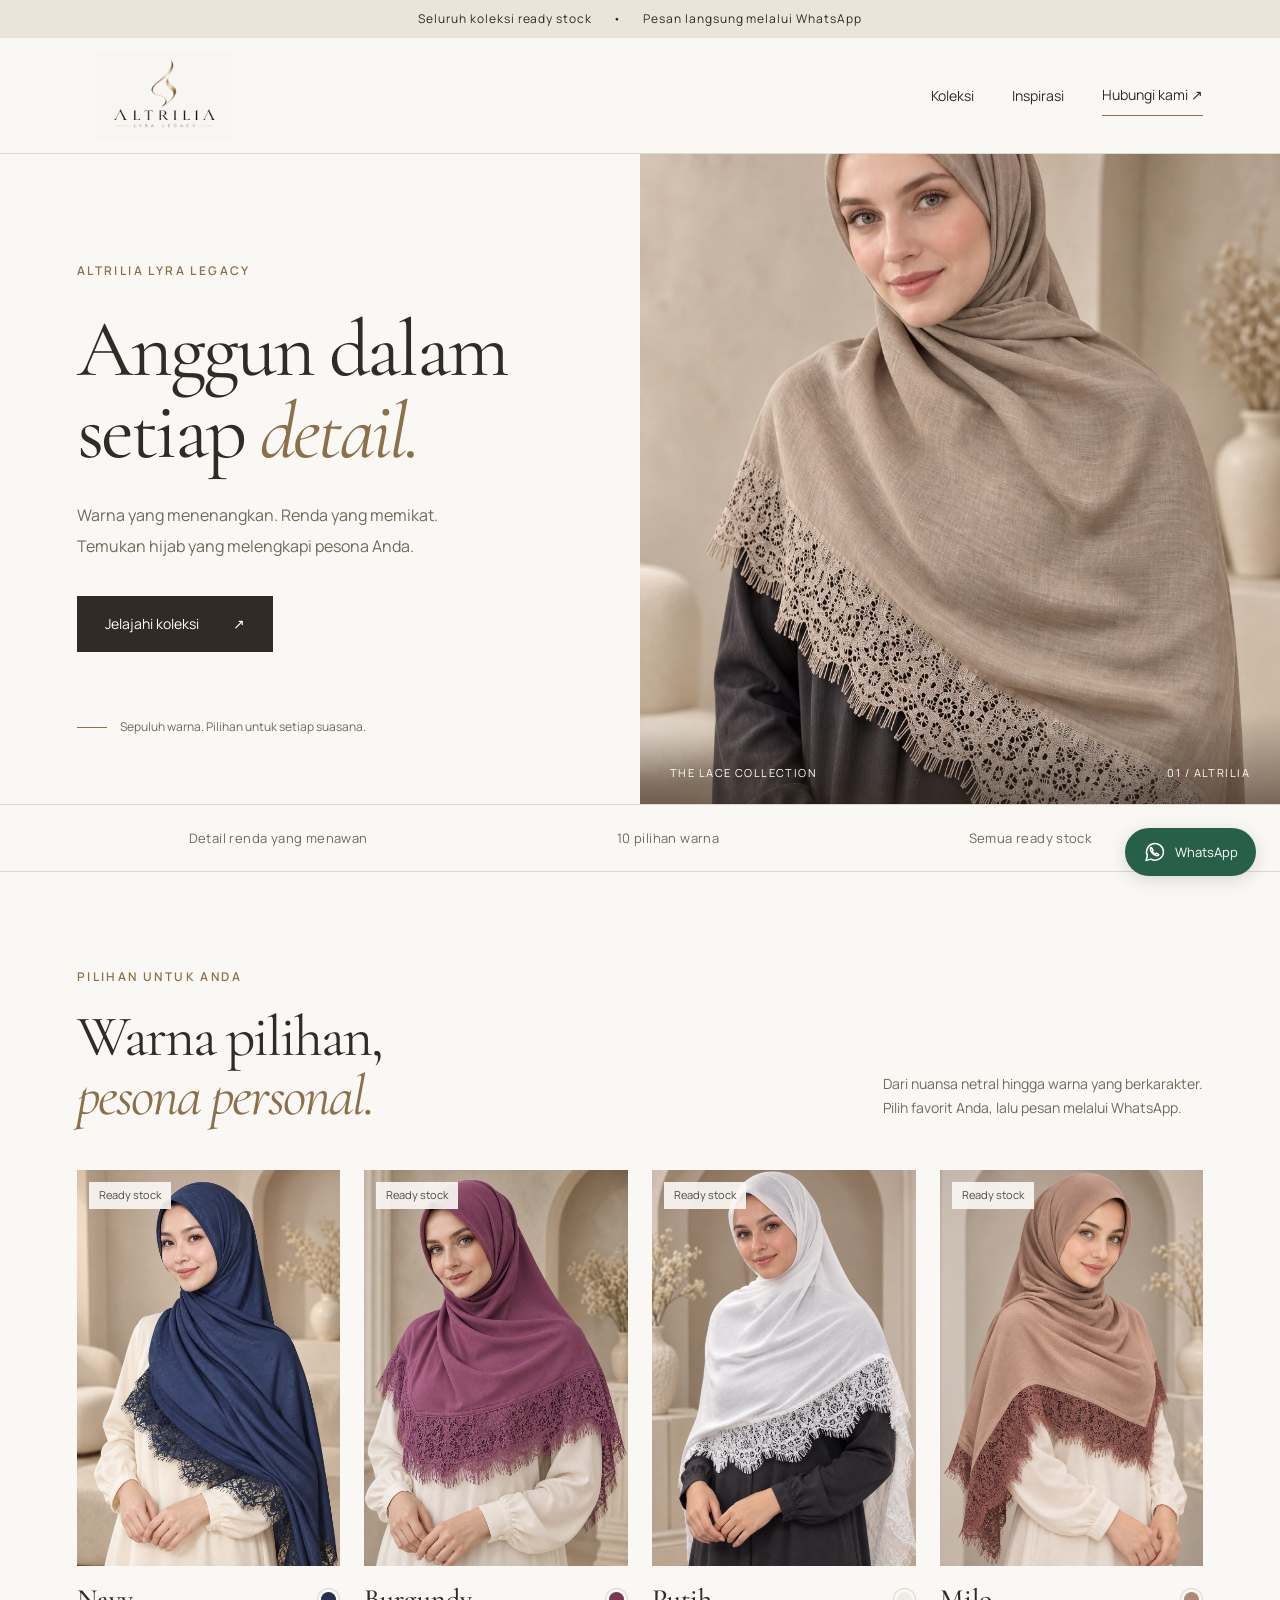
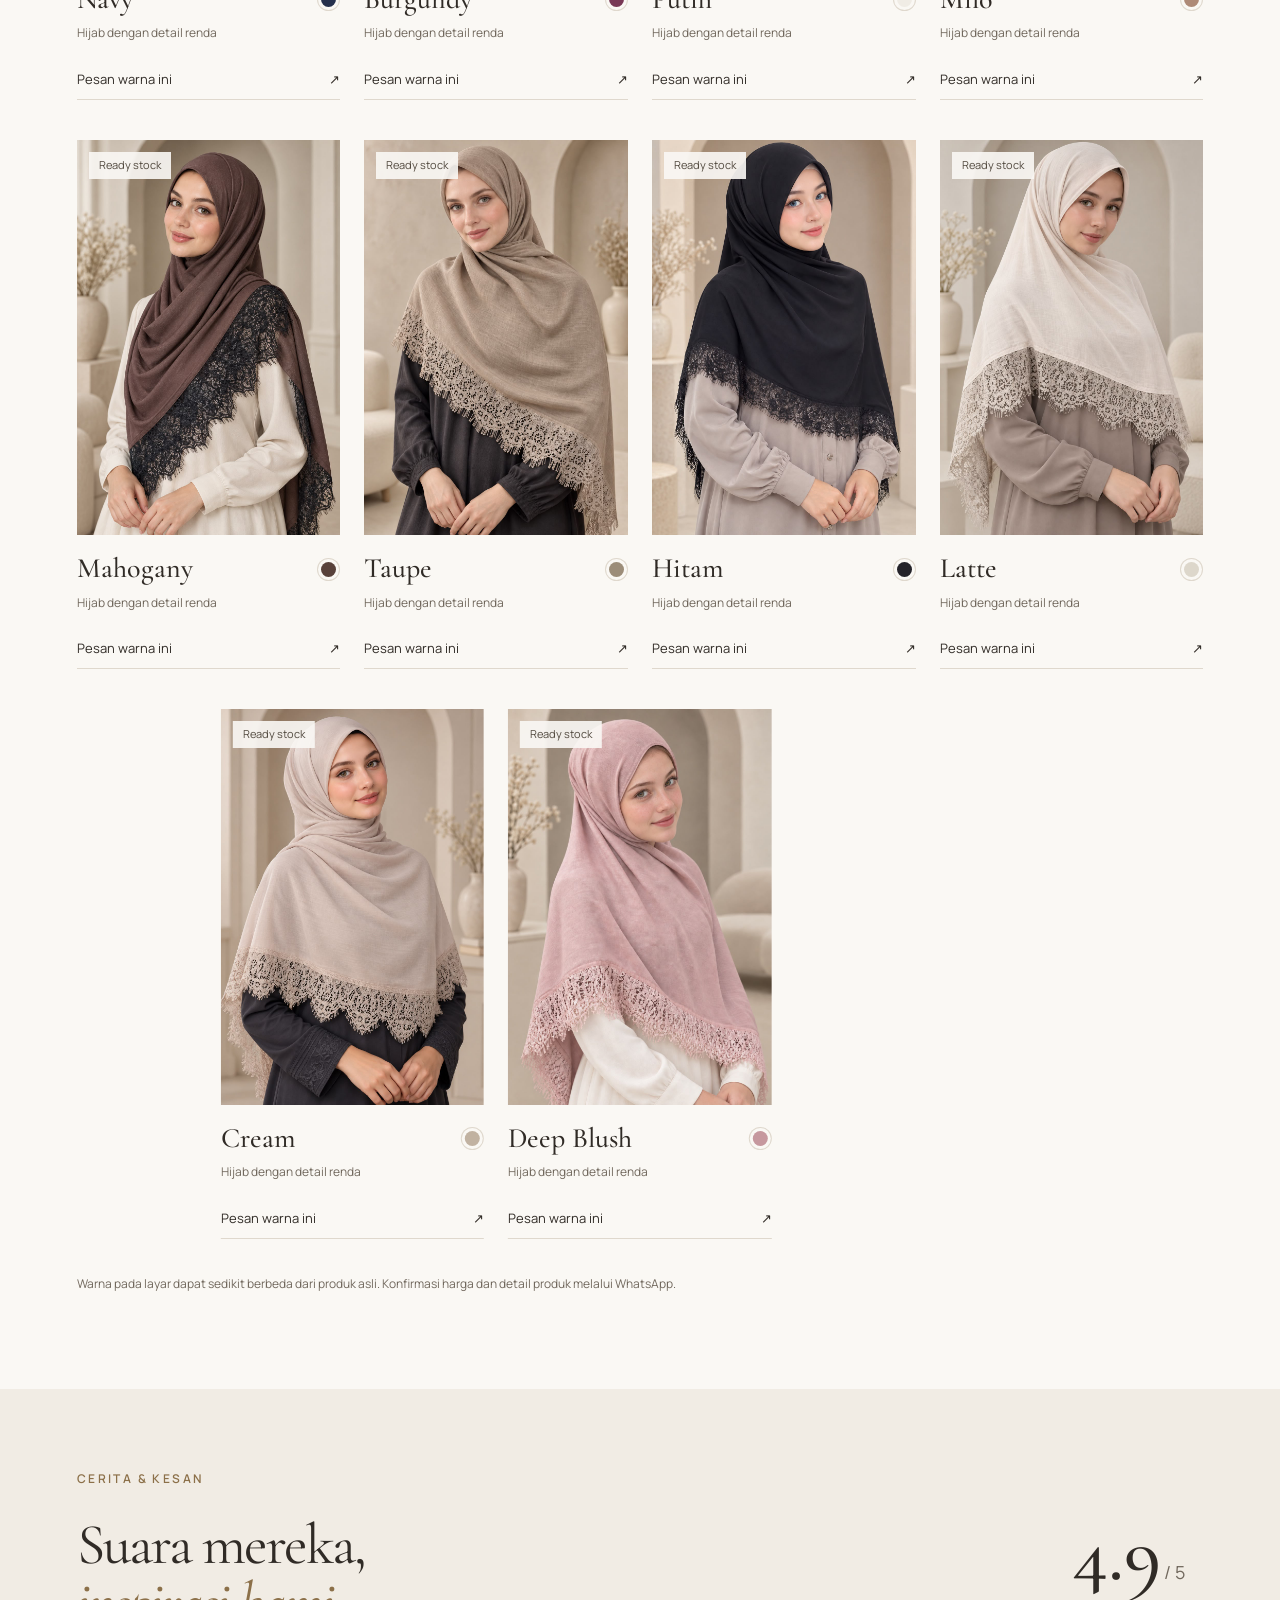
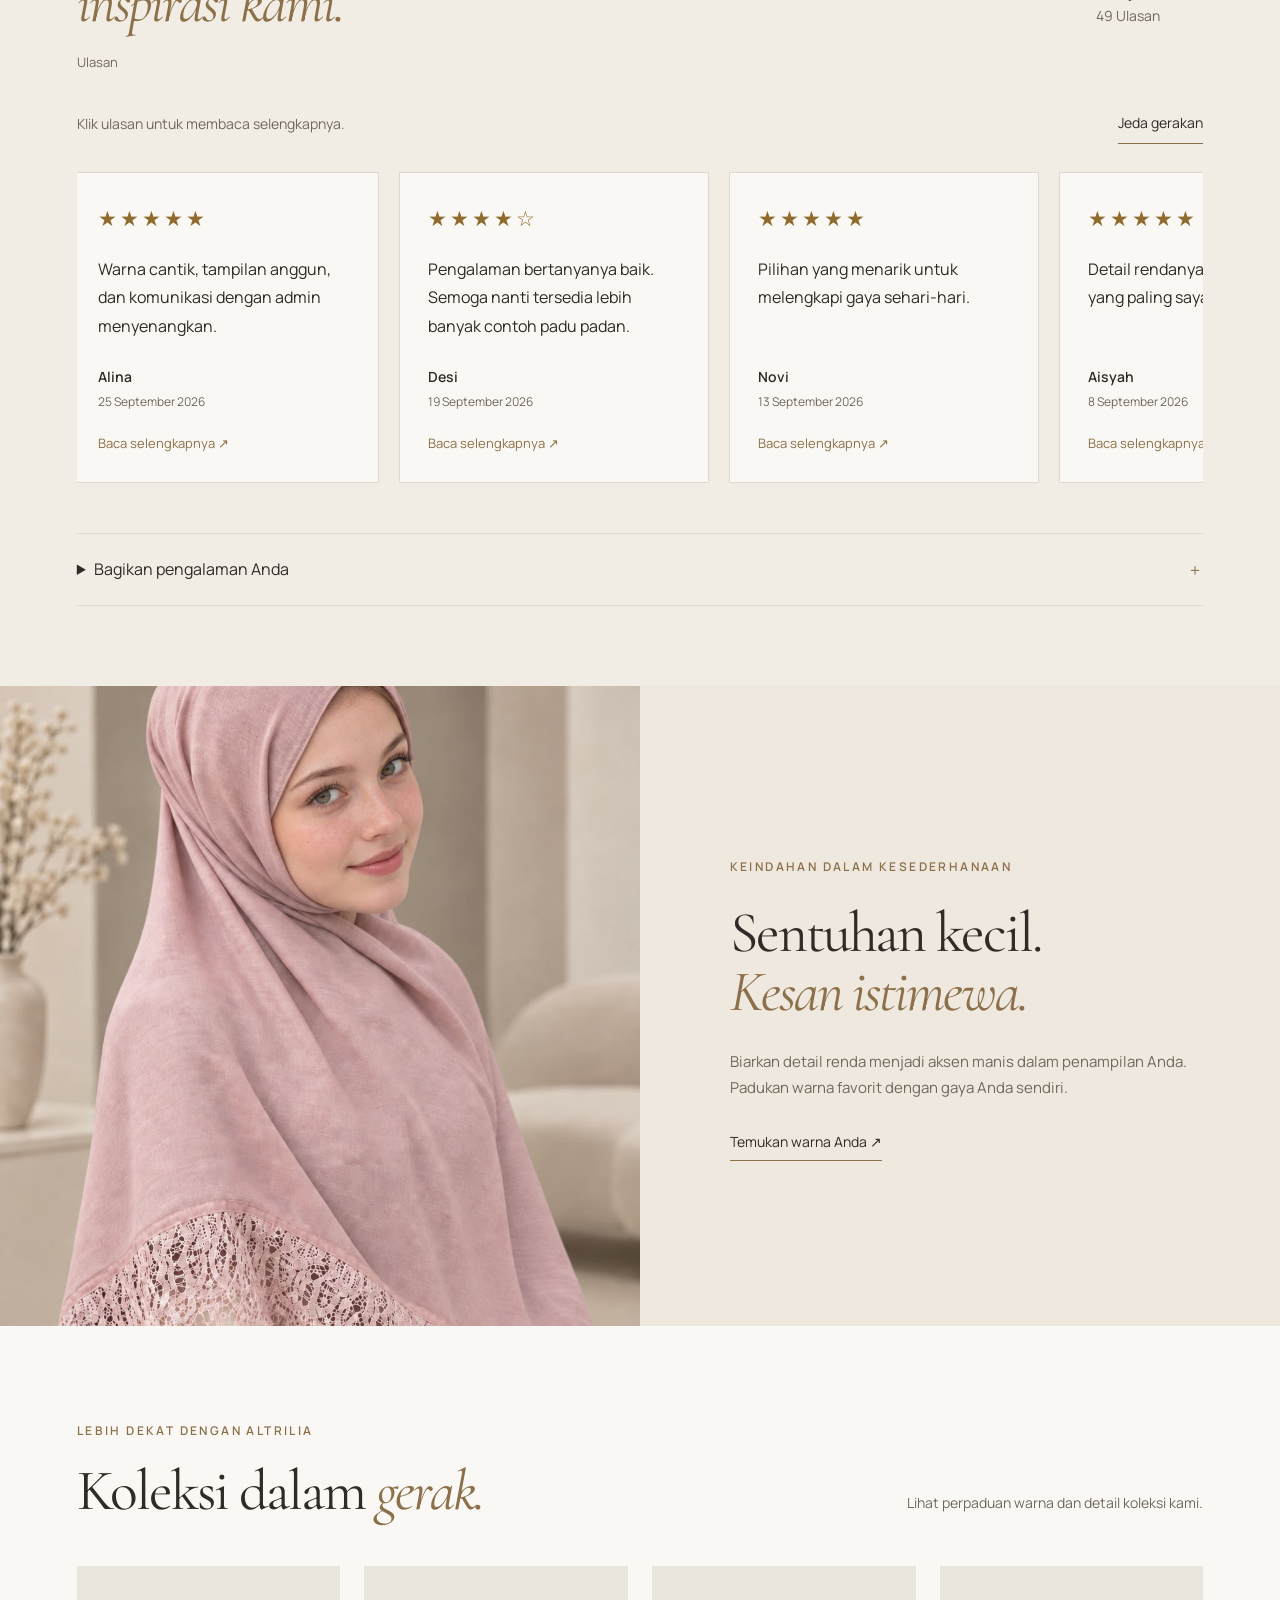
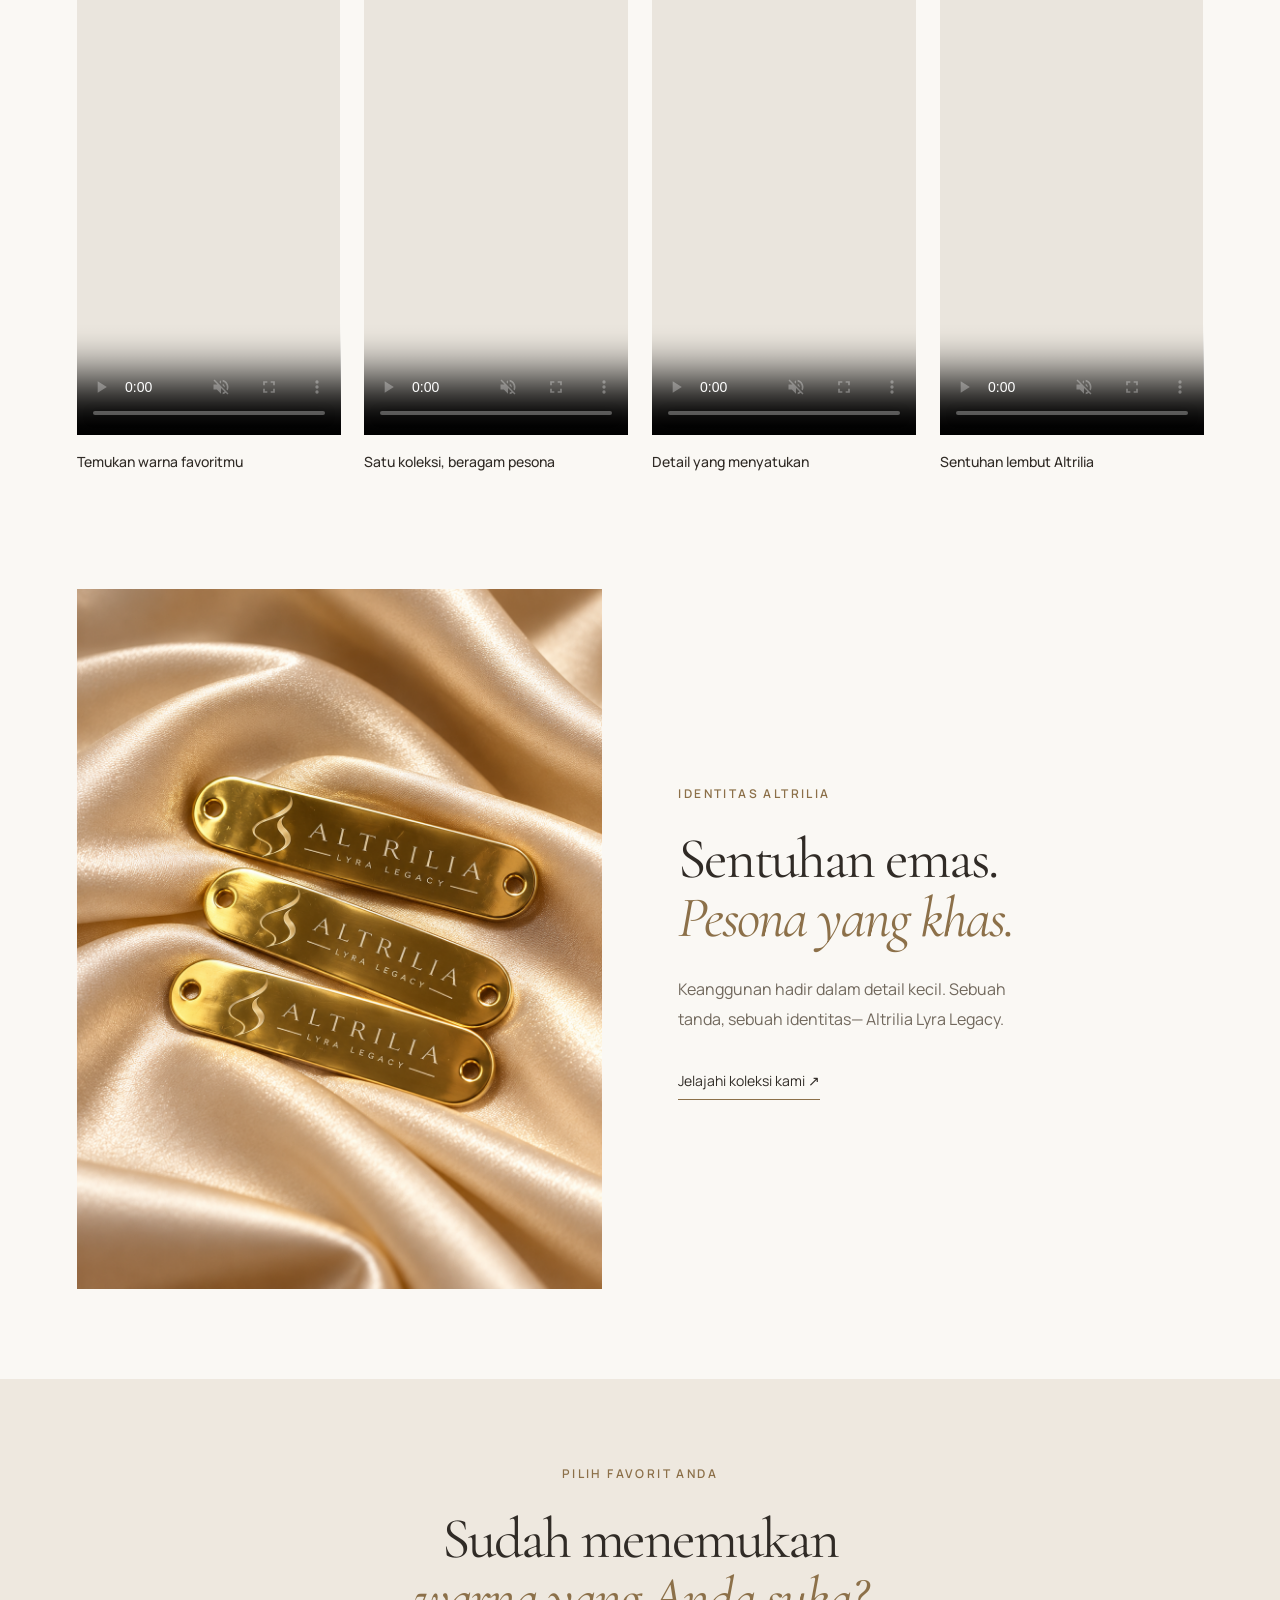
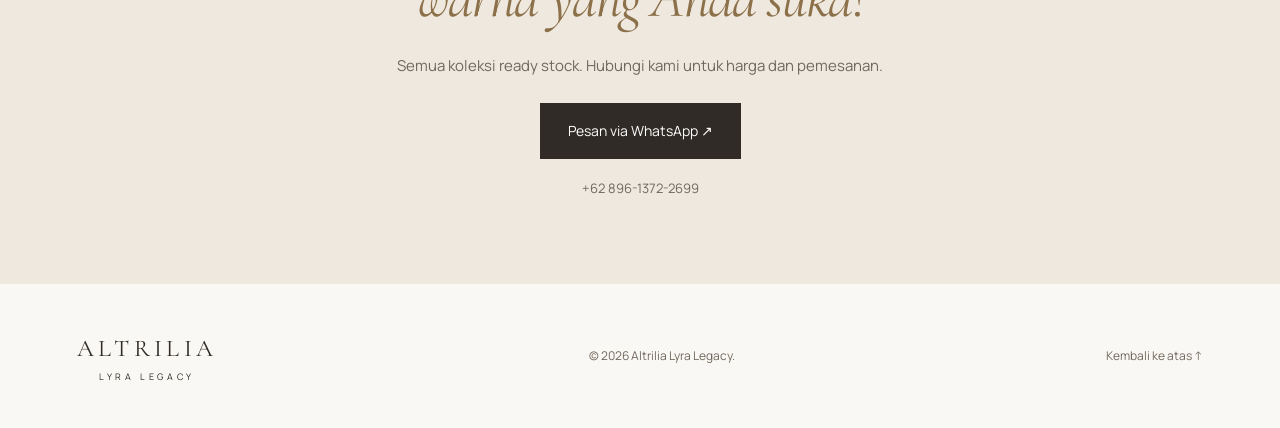
==== commit ed704e24: "Update index.html" ====
--- a/index.html
+++ b/index.html
@@ -9,7 +9,7 @@
 <header><a class="brand" href="#" aria-label="Altrilia Lyra Legacy beranda"><img src="assets/photovideo/ALTRILIA%20LYRA%20LEGACY%20LOGO2.png" alt="ALTRILIA LYRA LEGACY" width="220" height="130"></a><nav aria-label="Navigasi utama"><a href="#koleksi">Koleksi</a><a href="#inspirasi">Inspirasi</a><a class="nav-order" href="https://wa.me/6289613722699?text=Halo%20Altrilia%2C%20saya%20ingin%20mengetahui%20koleksi%20hijab%20dan%20harganya." target="_blank" rel="noopener">Hubungi kami ↗</a></nav></header>
 <main id="utama"><section class="hero"><div class="hero-copy"><p class="eyebrow">ALTRILIA LYRA LEGACY</p><h1>Anggun dalam<br>setiap <em>detail.</em></h1><p class="intro">Warna yang menenangkan. Renda yang memikat.<br>Temukan hijab yang melengkapi pesona Anda.</p><a class="button" href="#koleksi">Jelajahi koleksi <span>↗</span></a><div class="hero-note"><span class="line"></span>Sepuluh warna. Pilihan untuk setiap suasana.</div></div><div class="hero-image"><img src="assets/photovideo/6.jpeg" alt="Koleksi hijab renda Altrilia dalam warna taupe" fetchpriority="high" width="720" height="1080"><span class="image-caption">THE LACE COLLECTION <span>01 / ALTRILIA</span></span></div></section>
 <div class="collection-note"><span>Detail renda yang menawan</span><span>10 pilihan warna</span><span>Semua ready stock</span></div>
-<section id="koleksi" class="collection section"><div class="section-heading"><div><p class="eyebrow">PILIHAN UNTUK ANDA</p><h2>Warna pilihan,<br><em>pesona personal.</em></h2></div><p>Dari nuansa netral hingga warna yang berkarakter.<br>Pilih favorit Anda, lalu pesan melalui WhatsApp.</p></div><div class="products"><article class="product"><div class="product-image"><img src="assets/photovideo/1.jpeg" alt="Hijab renda warna Biru Navy" loading="lazy" width="720" height="1080"><span class="stock">Ready stock</span></div><div class="product-title"><h3>Biru Navy</h3><span class="swatch" style="--swatch:#25304c" aria-hidden="true"></span></div><p>Hijab dengan detail renda</p><a class="product-order" href="https://wa.me/6289613722699?text=Halo%20Altrilia%2C%20saya%20ingin%20memesan%20hijab%20warna%20Biru%20Navy%20%28foto%201%29.%20Mohon%20informasi%20harga%20dan%20cara%20pemesanannya." target="_blank" rel="noopener">Pesan warna ini <span aria-hidden="true">↗</span></a></article><article class="product"><div class="product-image"><img src="assets/photovideo/2.jpeg" alt="Hijab renda warna Ungu Plum" loading="lazy" width="720" height="1080"><span class="stock">Ready stock</span></div><div class="product-title"><h3>Ungu Plum</h3><span class="swatch" style="--swatch:#783855" aria-hidden="true"></span></div><p>Hijab dengan detail renda</p><a class="product-order" href="https://wa.me/6289613722699?text=Halo%20Altrilia%2C%20saya%20ingin%20memesan%20hijab%20warna%20Ungu%20Plum%20%28foto%202%29.%20Mohon%20informasi%20harga%20dan%20cara%20pemesanannya." target="_blank" rel="noopener">Pesan warna ini <span aria-hidden="true">↗</span></a></article><article class="product"><div class="product-image"><img src="assets/photovideo/3.jpeg" alt="Hijab renda warna Putih" loading="lazy" width="720" height="1080"><span class="stock">Ready stock</span></div><div class="product-title"><h3>Putih</h3><span class="swatch" style="--swatch:#f0ece5" aria-hidden="true"></span></div><p>Hijab dengan detail renda</p><a class="product-order" href="https://wa.me/6289613722699?text=Halo%20Altrilia%2C%20saya%20ingin%20memesan%20hijab%20warna%20Putih%20%28foto%203%29.%20Mohon%20informasi%20harga%20dan%20cara%20pemesanannya." target="_blank" rel="noopener">Pesan warna ini <span aria-hidden="true">↗</span></a></article><article class="product"><div class="product-image"><img src="assets/photovideo/4.jpeg" alt="Hijab renda warna Cokelat Rose" loading="lazy" width="720" height="1080"><span class="stock">Ready stock</span></div><div class="product-title"><h3>Cokelat Rose</h3><span class="swatch" style="--swatch:#ae8a77" aria-hidden="true"></span></div><p>Hijab dengan detail renda</p><a class="product-order" href="https://wa.me/6289613722699?text=Halo%20Altrilia%2C%20saya%20ingin%20memesan%20hijab%20warna%20Cokelat%20Rose%20%28foto%204%29.%20Mohon%20informasi%20harga%20dan%20cara%20pemesanannya." target="_blank" rel="noopener">Pesan warna ini <span aria-hidden="true">↗</span></a></article><article class="product"><div class="product-image"><img src="assets/photovideo/5.jpeg" alt="Hijab renda warna Cokelat Kopi" loading="lazy" width="720" height="1080"><span class="stock">Ready stock</span></div><div class="product-title"><h3>Cokelat Kopi</h3><span class="swatch" style="--swatch:#58413a" aria-hidden="true"></span></div><p>Hijab dengan detail renda</p><a class="product-order" href="https://wa.me/6289613722699?text=Halo%20Altrilia%2C%20saya%20ingin%20memesan%20hijab%20warna%20Cokelat%20Kopi%20%28foto%205%29.%20Mohon%20informasi%20harga%20dan%20cara%20pemesanannya." target="_blank" rel="noopener">Pesan warna ini <span aria-hidden="true">↗</span></a></article><article class="product"><div class="product-image"><img src="assets/photovideo/6.jpeg" alt="Hijab renda warna Taupe" loading="lazy" width="720" height="1080"><span class="stock">Ready stock</span></div><div class="product-title"><h3>Taupe</h3><span class="swatch" style="--swatch:#9c8d79" aria-hidden="true"></span></div><p>Hijab dengan detail renda</p><a class="product-order" href="https://wa.me/6289613722699?text=Halo%20Altrilia%2C%20saya%20ingin%20memesan%20hijab%20warna%20Taupe%20%28foto%206%29.%20Mohon%20informasi%20harga%20dan%20cara%20pemesanannya." target="_blank" rel="noopener">Pesan warna ini <span aria-hidden="true">↗</span></a></article><article class="product"><div class="product-image"><img src="assets/photovideo/7.jpeg" alt="Hijab renda warna Hitam" loading="lazy" width="720" height="1080"><span class="stock">Ready stock</span></div><div class="product-title"><h3>Hitam</h3><span class="swatch" style="--swatch:#242329" aria-hidden="true"></span></div><p>Hijab dengan detail renda</p><a class="product-order" href="https://wa.me/6289613722699?text=Halo%20Altrilia%2C%20saya%20ingin%20memesan%20hijab%20warna%20Hitam%20%28foto%207%29.%20Mohon%20informasi%20harga%20dan%20cara%20pemesanannya." target="_blank" rel="noopener">Pesan warna ini <span aria-hidden="true">↗</span></a></article><article class="product"><div class="product-image"><img src="assets/photovideo/8.jpeg" alt="Hijab renda warna Ivory" loading="lazy" width="720" height="1080"><span class="stock">Ready stock</span></div><div class="product-title"><h3>Ivory</h3><span class="swatch" style="--swatch:#ddd7cb" aria-hidden="true"></span></div><p>Hijab dengan detail renda</p><a class="product-order" href="https://wa.me/6289613722699?text=Halo%20Altrilia%2C%20saya%20ingin%20memesan%20hijab%20warna%20Ivory%20%28foto%208%29.%20Mohon%20informasi%20harga%20dan%20cara%20pemesanannya." target="_blank" rel="noopener">Pesan warna ini <span aria-hidden="true">↗</span></a></article><article class="product"><div class="product-image"><img src="assets/photovideo/9.jpeg" alt="Hijab renda warna Beige" loading="lazy" width="720" height="1080"><span class="stock">Ready stock</span></div><div class="product-title"><h3>Beige</h3><span class="swatch" style="--swatch:#c1b2a1" aria-hidden="true"></span></div><p>Hijab dengan detail renda</p><a class="product-order" href="https://wa.me/6289613722699?text=Halo%20Altrilia%2C%20saya%20ingin%20memesan%20hijab%20warna%20Beige%20%28foto%209%29.%20Mohon%20informasi%20harga%20dan%20cara%20pemesanannya." target="_blank" rel="noopener">Pesan warna ini <span aria-hidden="true">↗</span></a></article><article class="product"><div class="product-image"><img src="assets/photovideo/10.jpeg" alt="Hijab renda warna Dusty Pink" loading="lazy" width="720" height="1080"><span class="stock">Ready stock</span></div><div class="product-title"><h3>Dusty Pink</h3><span class="swatch" style="--swatch:#c6989e" aria-hidden="true"></span></div><p>Hijab dengan detail renda</p><a class="product-order" href="https://wa.me/6289613722699?text=Halo%20Altrilia%2C%20saya%20ingin%20memesan%20hijab%20warna%20Dusty%20Pink%20%28foto%2010%29.%20Mohon%20informasi%20harga%20dan%20cara%20pemesanannya." target="_blank" rel="noopener">Pesan warna ini <span aria-hidden="true">↗</span></a></article></div><p class="color-note">Warna pada layar dapat sedikit berbeda dari produk asli. Konfirmasi harga dan detail produk melalui WhatsApp.</p></section>
+<section id="koleksi" class="collection section"><div class="section-heading"><div><p class="eyebrow">PILIHAN UNTUK ANDA</p><h2>Warna pilihan,<br><em>pesona personal.</em></h2></div><p>Dari nuansa netral hingga warna yang berkarakter.<br>Pilih favorit Anda, lalu pesan melalui WhatsApp.</p></div><div class="products"><article class="product"><div class="product-image"><img src="assets/photovideo/1.jpeg" alt="Hijab renda warna Biru Navy" loading="lazy" width="720" height="1080"><span class="stock">Ready stock</span></div><div class="product-title"><h3>Navy</h3><span class="swatch" style="--swatch:#25304c" aria-hidden="true"></span></div><p>Hijab dengan detail renda</p><a class="product-order" href="https://wa.me/6289613722699?text=Halo%20Altrilia%2C%20saya%20ingin%20memesan%20hijab%20warna%20Biru%20Navy%20%28foto%201%29.%20Mohon%20informasi%20harga%20dan%20cara%20pemesanannya." target="_blank" rel="noopener">Pesan warna ini <span aria-hidden="true">↗</span></a></article><article class="product"><div class="product-image"><img src="assets/photovideo/2.jpeg" alt="Hijab renda warna Ungu Plum" loading="lazy" width="720" height="1080"><span class="stock">Ready stock</span></div><div class="product-title"><h3>Burgundy</h3><span class="swatch" style="--swatch:#783855" aria-hidden="true"></span></div><p>Hijab dengan detail renda</p><a class="product-order" href="https://wa.me/6289613722699?text=Halo%20Altrilia%2C%20saya%20ingin%20memesan%20hijab%20warna%20Ungu%20Plum%20%28foto%202%29.%20Mohon%20informasi%20harga%20dan%20cara%20pemesanannya." target="_blank" rel="noopener">Pesan warna ini <span aria-hidden="true">↗</span></a></article><article class="product"><div class="product-image"><img src="assets/photovideo/3.jpeg" alt="Hijab renda warna Putih" loading="lazy" width="720" height="1080"><span class="stock">Ready stock</span></div><div class="product-title"><h3>Putih</h3><span class="swatch" style="--swatch:#f0ece5" aria-hidden="true"></span></div><p>Hijab dengan detail renda</p><a class="product-order" href="https://wa.me/6289613722699?text=Halo%20Altrilia%2C%20saya%20ingin%20memesan%20hijab%20warna%20Putih%20%28foto%203%29.%20Mohon%20informasi%20harga%20dan%20cara%20pemesanannya." target="_blank" rel="noopener">Pesan warna ini <span aria-hidden="true">↗</span></a></article><article class="product"><div class="product-image"><img src="assets/photovideo/4.jpeg" alt="Hijab renda warna Cokelat Rose" loading="lazy" width="720" height="1080"><span class="stock">Ready stock</span></div><div class="product-title"><h3>Milo</h3><span class="swatch" style="--swatch:#ae8a77" aria-hidden="true"></span></div><p>Hijab dengan detail renda</p><a class="product-order" href="https://wa.me/6289613722699?text=Halo%20Altrilia%2C%20saya%20ingin%20memesan%20hijab%20warna%20Cokelat%20Rose%20%28foto%204%29.%20Mohon%20informasi%20harga%20dan%20cara%20pemesanannya." target="_blank" rel="noopener">Pesan warna ini <span aria-hidden="true">↗</span></a></article><article class="product"><div class="product-image"><img src="assets/photovideo/5.jpeg" alt="Hijab renda warna Cokelat Kopi" loading="lazy" width="720" height="1080"><span class="stock">Ready stock</span></div><div class="product-title"><h3>Mahogany</h3><span class="swatch" style="--swatch:#58413a" aria-hidden="true"></span></div><p>Hijab dengan detail renda</p><a class="product-order" href="https://wa.me/6289613722699?text=Halo%20Altrilia%2C%20saya%20ingin%20memesan%20hijab%20warna%20Cokelat%20Kopi%20%28foto%205%29.%20Mohon%20informasi%20harga%20dan%20cara%20pemesanannya." target="_blank" rel="noopener">Pesan warna ini <span aria-hidden="true">↗</span></a></article><article class="product"><div class="product-image"><img src="assets/photovideo/6.jpeg" alt="Hijab renda warna Taupe" loading="lazy" width="720" height="1080"><span class="stock">Ready stock</span></div><div class="product-title"><h3>Taupe</h3><span class="swatch" style="--swatch:#9c8d79" aria-hidden="true"></span></div><p>Hijab dengan detail renda</p><a class="product-order" href="https://wa.me/6289613722699?text=Halo%20Altrilia%2C%20saya%20ingin%20memesan%20hijab%20warna%20Taupe%20%28foto%206%29.%20Mohon%20informasi%20harga%20dan%20cara%20pemesanannya." target="_blank" rel="noopener">Pesan warna ini <span aria-hidden="true">↗</span></a></article><article class="product"><div class="product-image"><img src="assets/photovideo/7.jpeg" alt="Hijab renda warna Hitam" loading="lazy" width="720" height="1080"><span class="stock">Ready stock</span></div><div class="product-title"><h3>Hitam</h3><span class="swatch" style="--swatch:#242329" aria-hidden="true"></span></div><p>Hijab dengan detail renda</p><a class="product-order" href="https://wa.me/6289613722699?text=Halo%20Altrilia%2C%20saya%20ingin%20memesan%20hijab%20warna%20Hitam%20%28foto%207%29.%20Mohon%20informasi%20harga%20dan%20cara%20pemesanannya." target="_blank" rel="noopener">Pesan warna ini <span aria-hidden="true">↗</span></a></article><article class="product"><div class="product-image"><img src="assets/photovideo/8.jpeg" alt="Hijab renda warna Ivory" loading="lazy" width="720" height="1080"><span class="stock">Ready stock</span></div><div class="product-title"><h3>Latte</h3><span class="swatch" style="--swatch:#ddd7cb" aria-hidden="true"></span></div><p>Hijab dengan detail renda</p><a class="product-order" href="https://wa.me/6289613722699?text=Halo%20Altrilia%2C%20saya%20ingin%20memesan%20hijab%20warna%20Ivory%20%28foto%208%29.%20Mohon%20informasi%20harga%20dan%20cara%20pemesanannya." target="_blank" rel="noopener">Pesan warna ini <span aria-hidden="true">↗</span></a></article><article class="product"><div class="product-image"><img src="assets/photovideo/9.jpeg" alt="Hijab renda warna Beige" loading="lazy" width="720" height="1080"><span class="stock">Ready stock</span></div><div class="product-title"><h3>Cream</h3><span class="swatch" style="--swatch:#c1b2a1" aria-hidden="true"></span></div><p>Hijab dengan detail renda</p><a class="product-order" href="https://wa.me/6289613722699?text=Halo%20Altrilia%2C%20saya%20ingin%20memesan%20hijab%20warna%20Beige%20%28foto%209%29.%20Mohon%20informasi%20harga%20dan%20cara%20pemesanannya." target="_blank" rel="noopener">Pesan warna ini <span aria-hidden="true">↗</span></a></article><article class="product"><div class="product-image"><img src="assets/photovideo/10.jpeg" alt="Hijab renda warna Dusty Pink" loading="lazy" width="720" height="1080"><span class="stock">Ready stock</span></div><div class="product-title"><h3>Deep Blush</h3><span class="swatch" style="--swatch:#c6989e" aria-hidden="true"></span></div><p>Hijab dengan detail renda</p><a class="product-order" href="https://wa.me/6289613722699?text=Halo%20Altrilia%2C%20saya%20ingin%20memesan%20hijab%20warna%20Dusty%20Pink%20%28foto%2010%29.%20Mohon%20informasi%20harga%20dan%20cara%20pemesanannya." target="_blank" rel="noopener">Pesan warna ini <span aria-hidden="true">↗</span></a></article></div><p class="color-note">Warna pada layar dapat sedikit berbeda dari produk asli. Konfirmasi harga dan detail produk melalui WhatsApp.</p></section>
 <section id="testimoni" class="testimonials-section">
   <div class="testimonials-heading">
     <div>
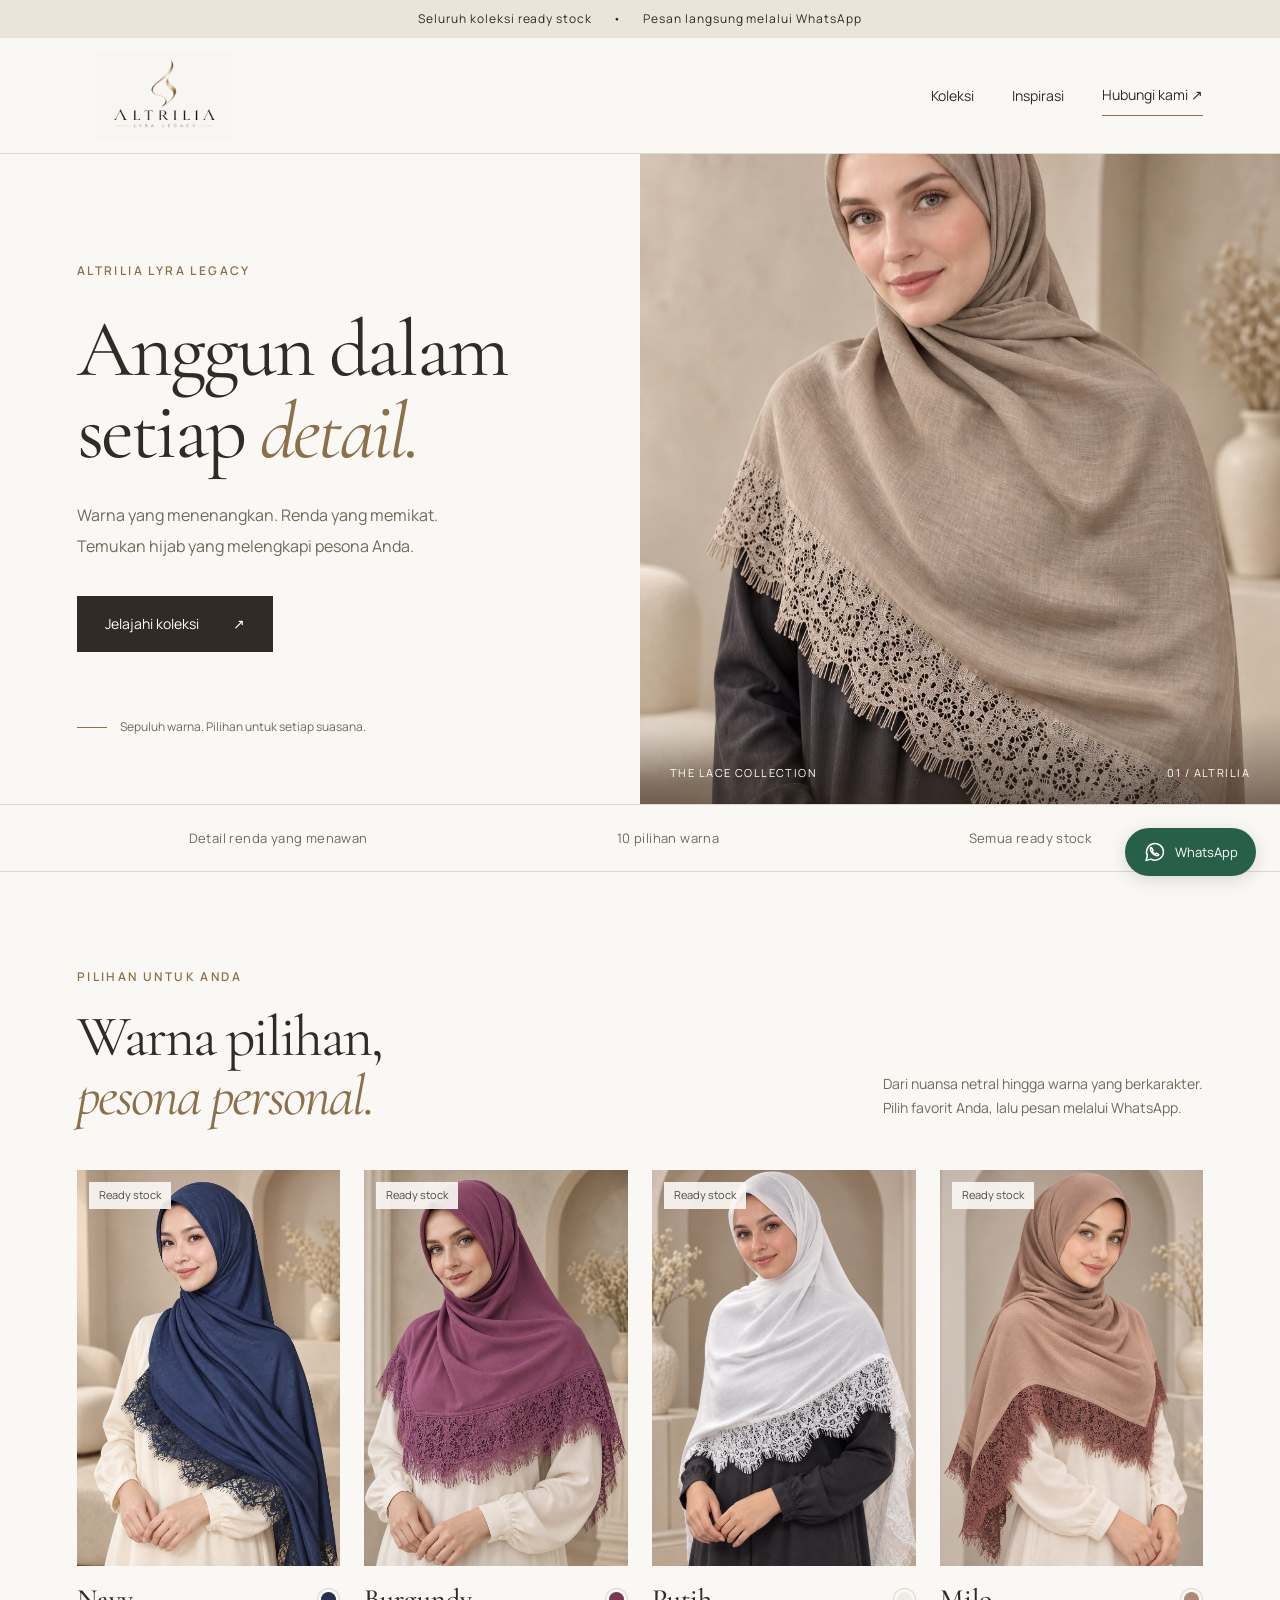
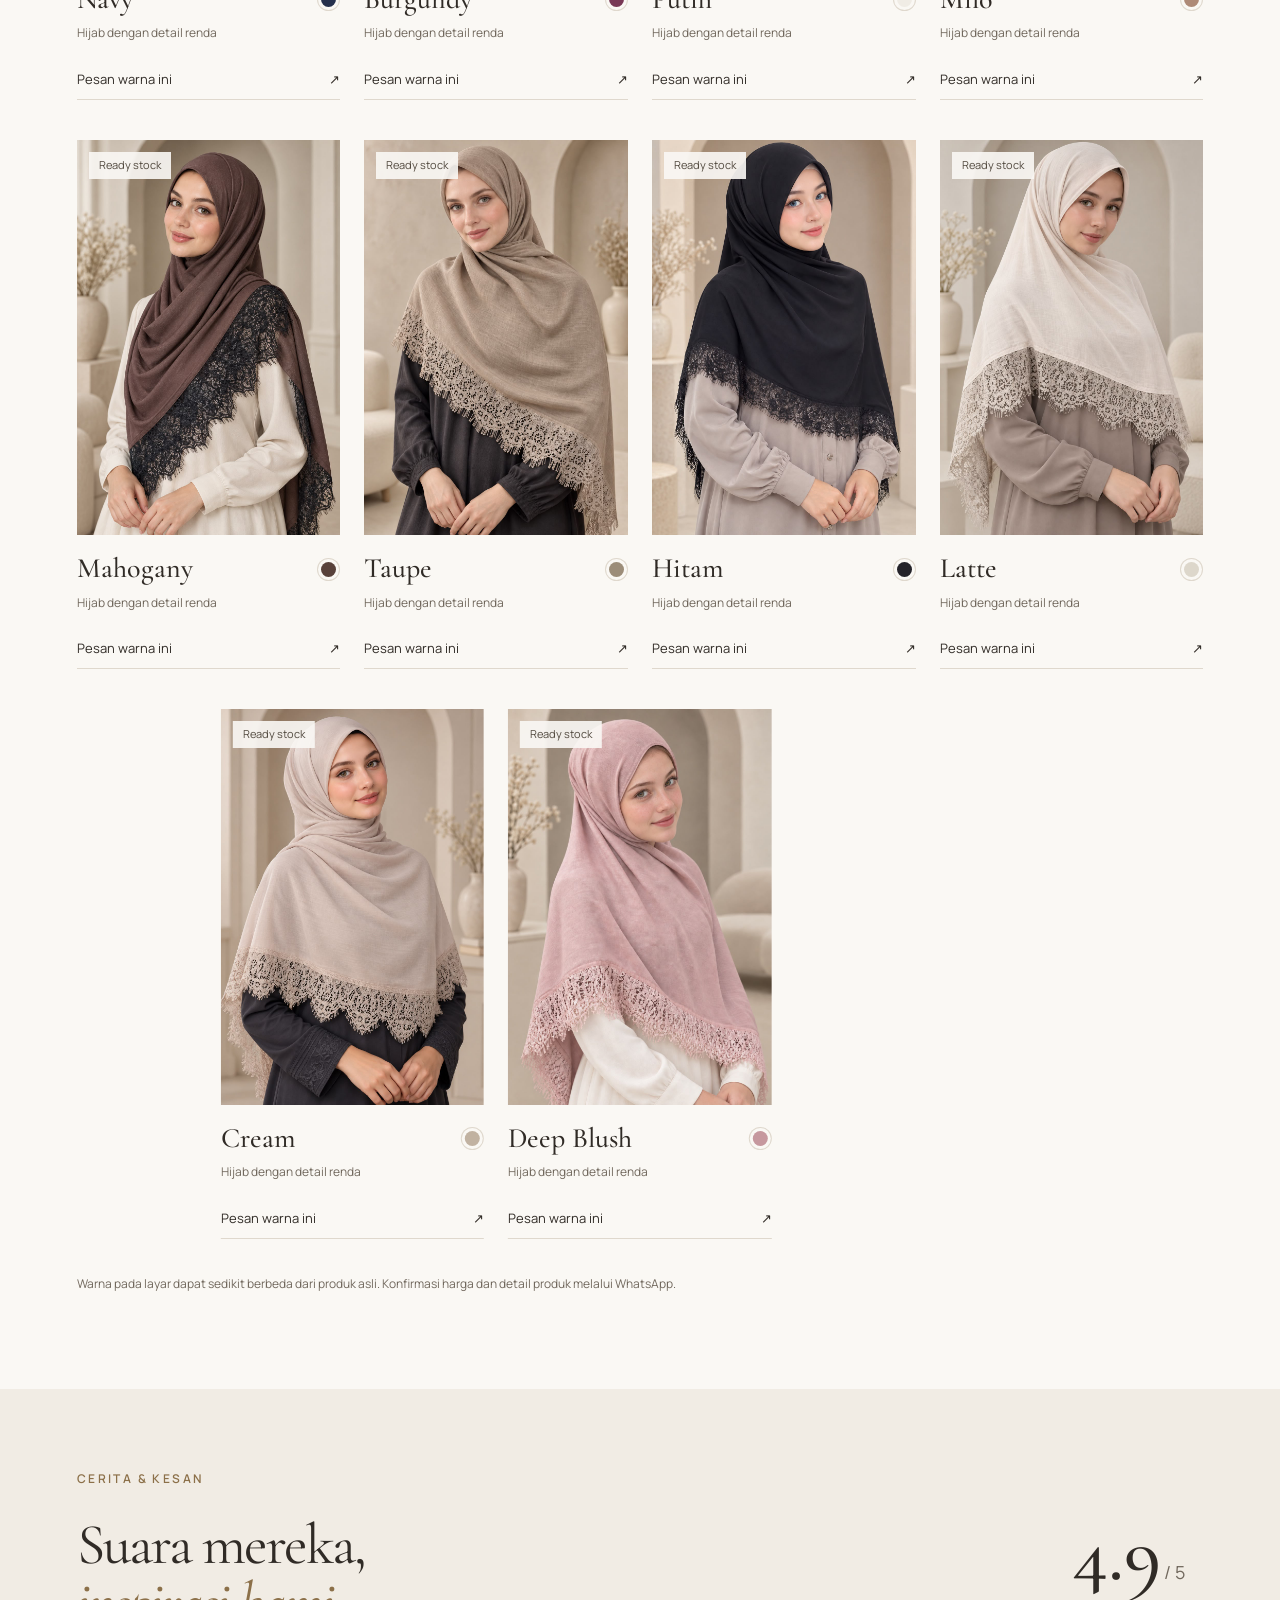
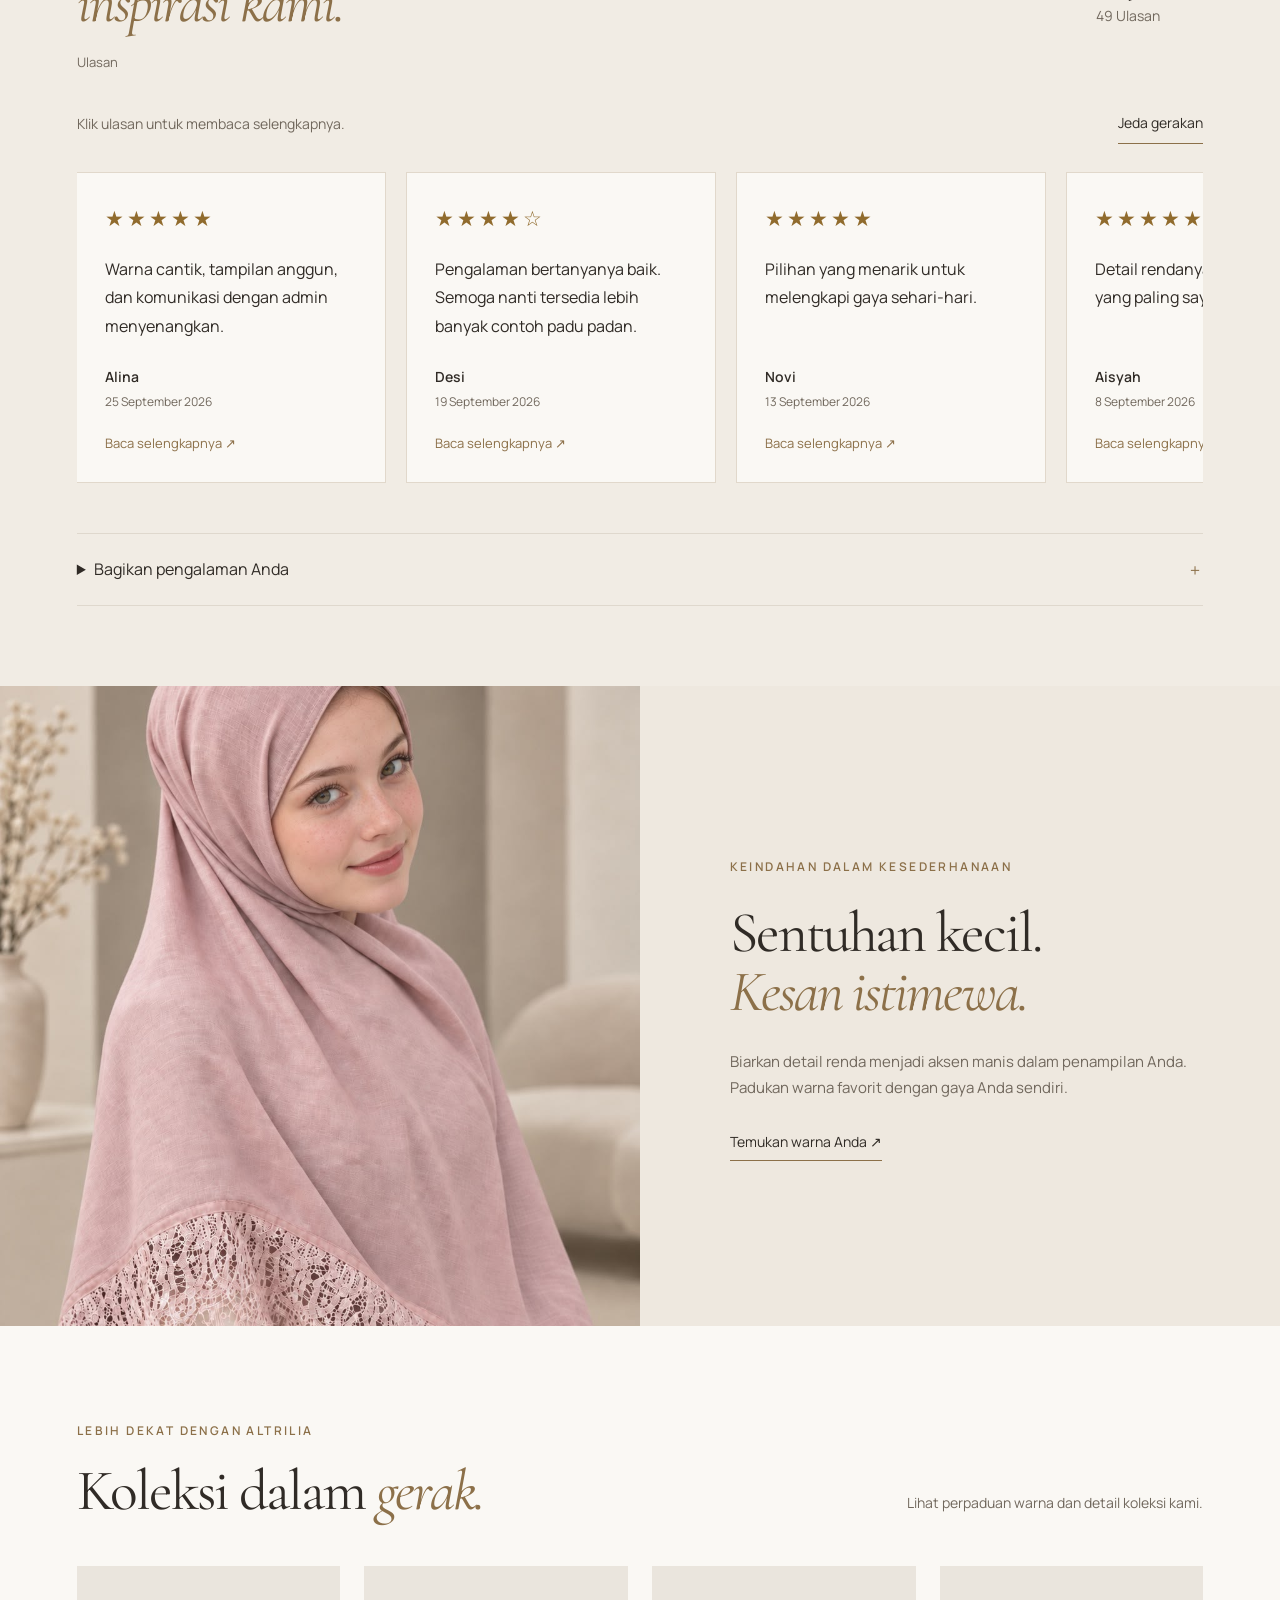
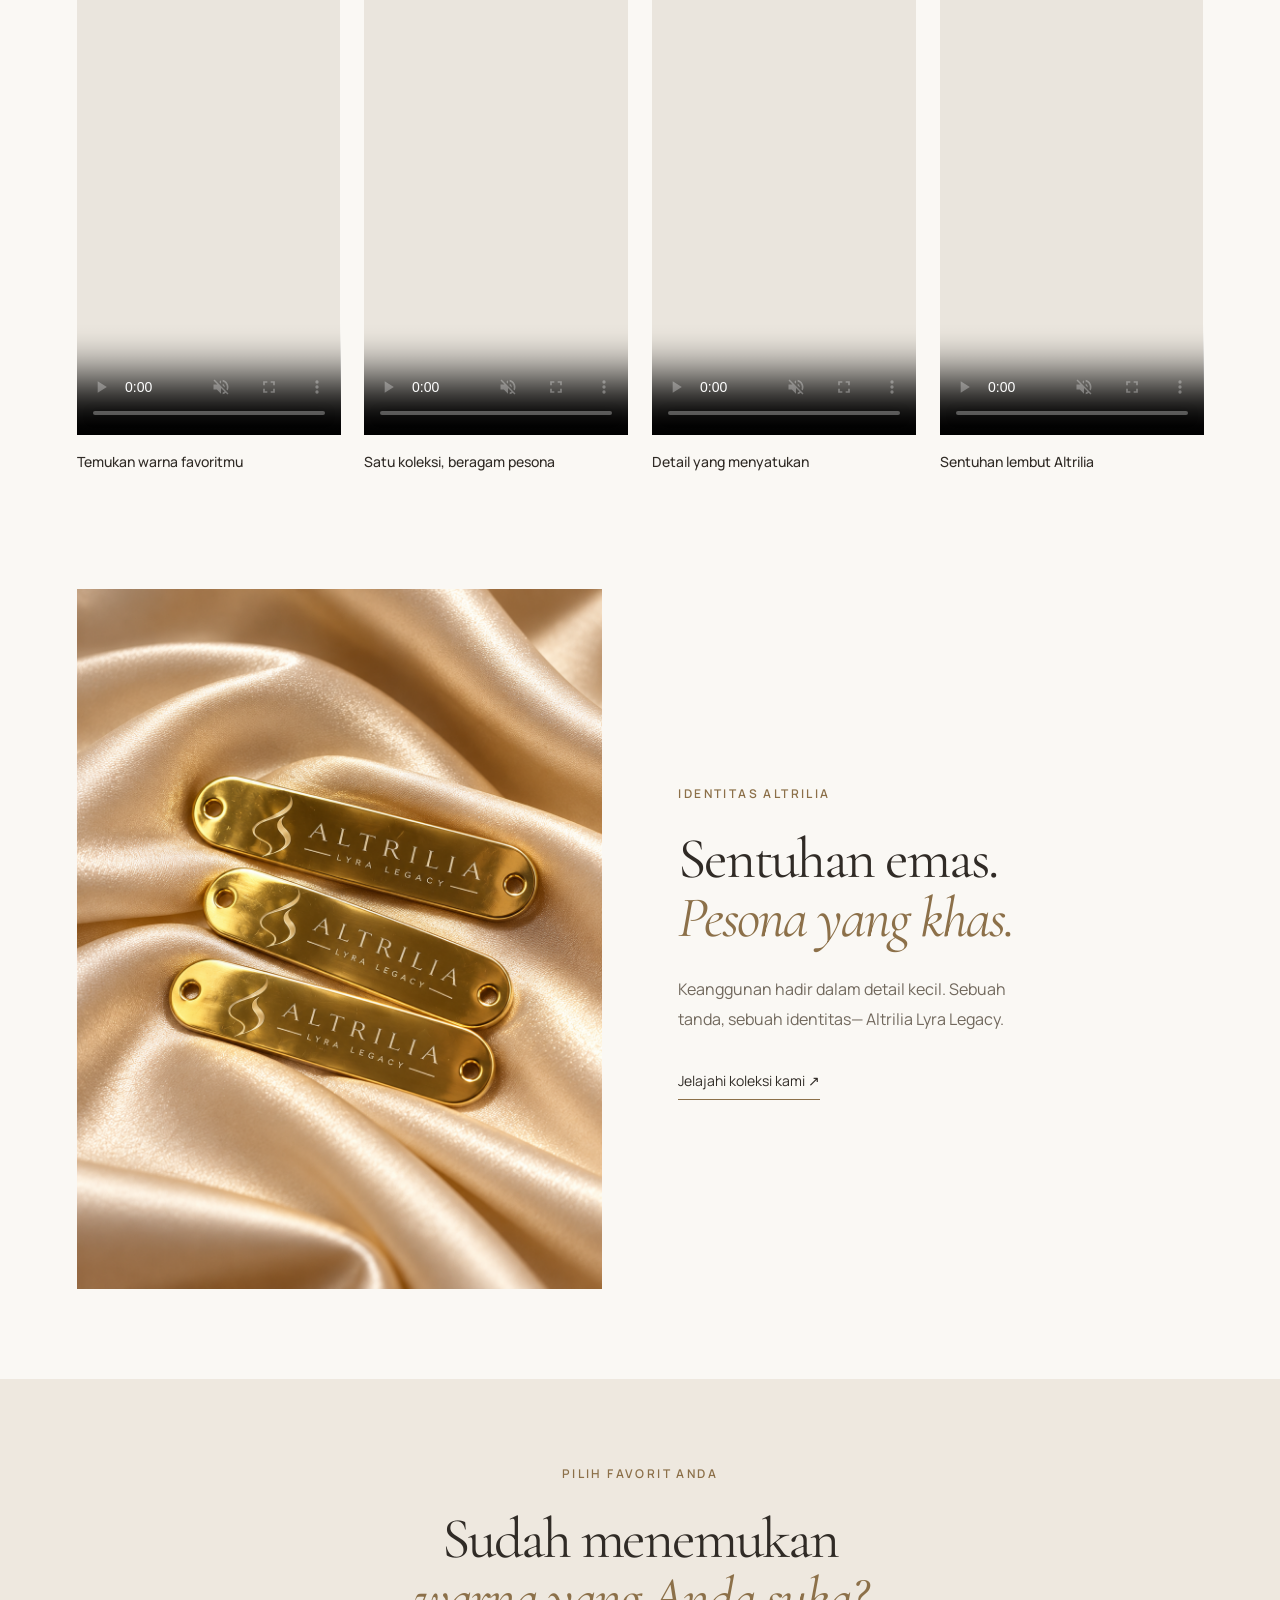
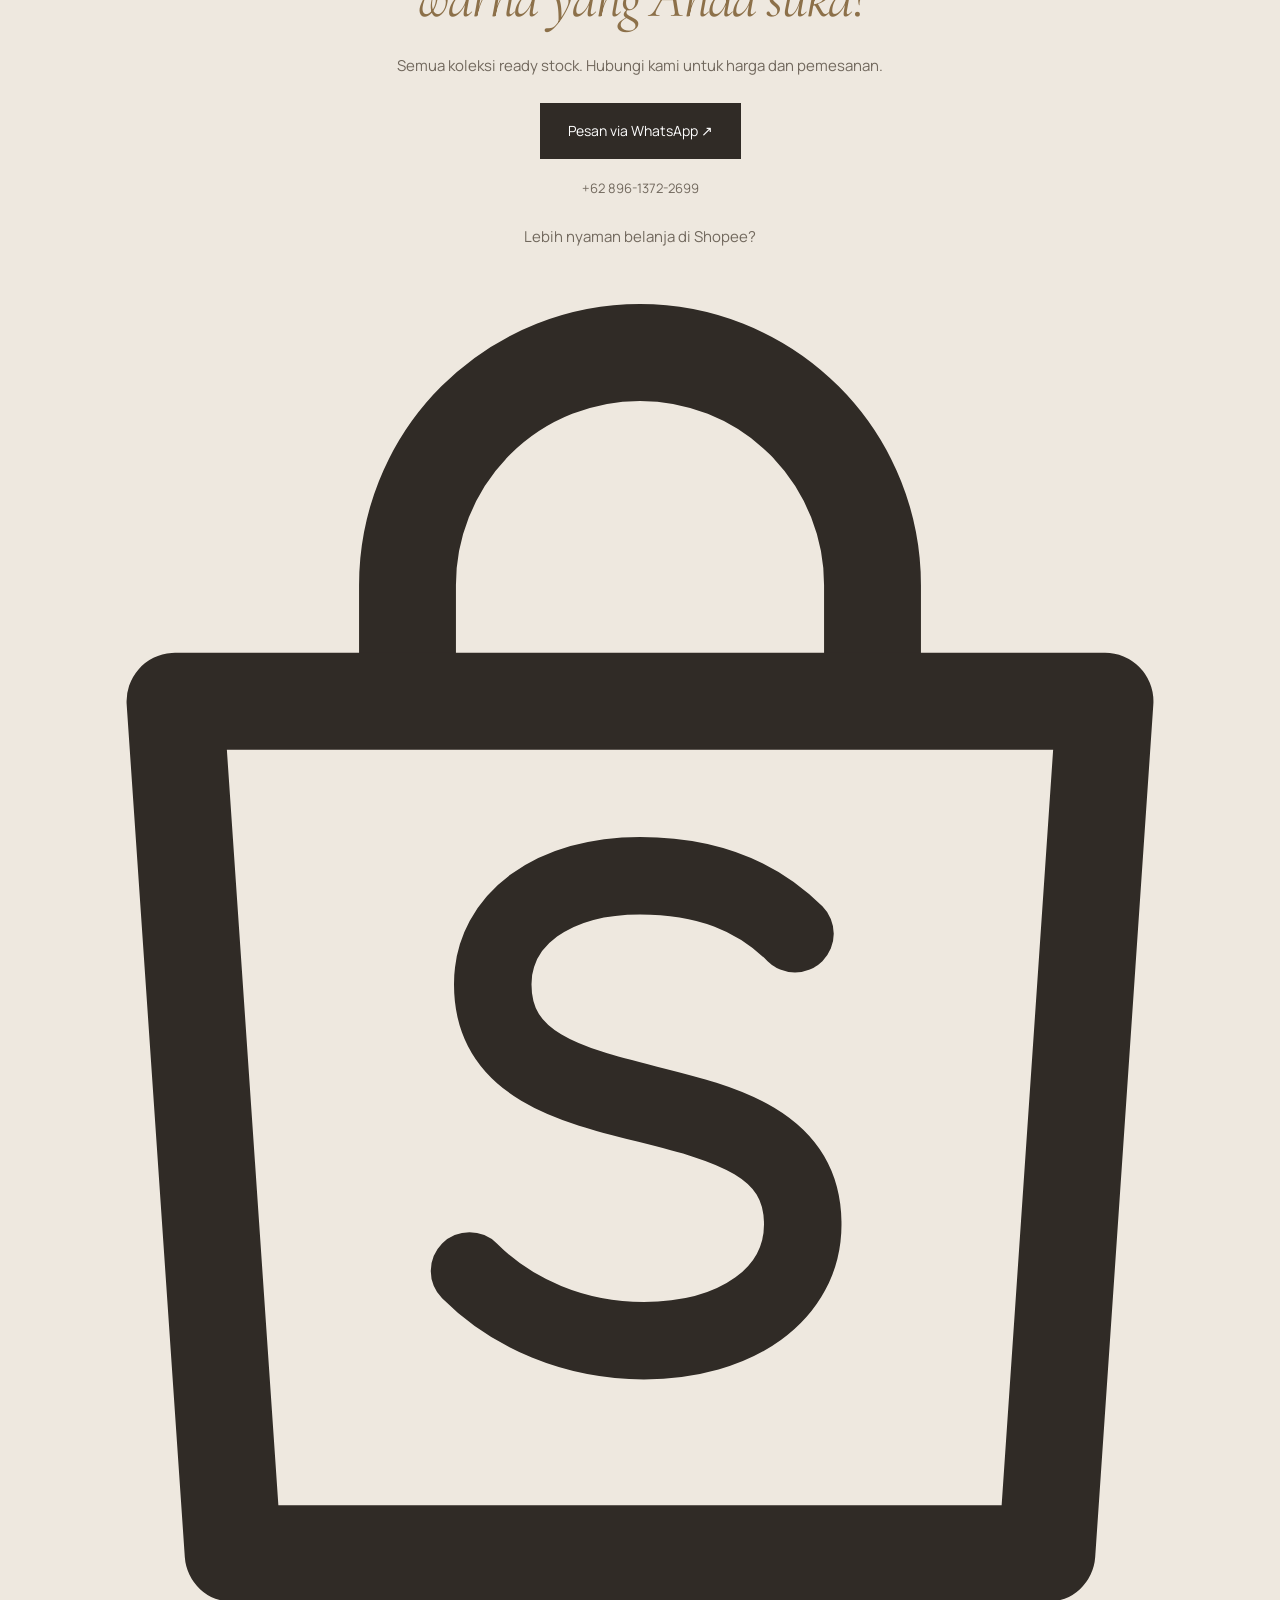
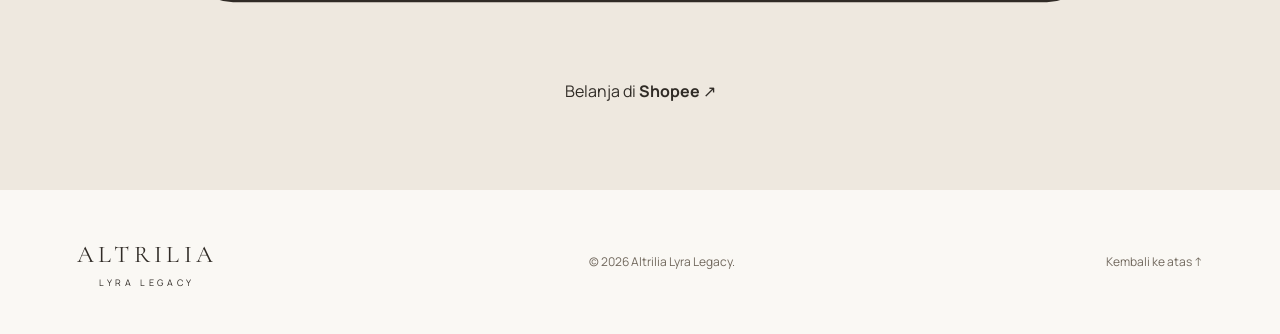
==== commit 629e6639: "Update index.html" ====
--- a/index.html
+++ b/index.html
@@ -127,6 +127,48 @@
     </a>
   </div>
 </section>
-  <section class="contact"><p class="eyebrow">PILIH FAVORIT ANDA</p><h2>Sudah menemukan<br><em>warna yang Anda suka?</em></h2><p>Semua koleksi ready stock. Hubungi kami untuk harga dan pemesanan.</p><a class="button" href="https://wa.me/6289613722699?text=Halo%20Altrilia%2C%20saya%20tertarik%20dengan%20koleksi%20hijab%20ready%20stock.%20Mohon%20informasi%20harga%20dan%20pemesanannya." target="_blank" rel="noopener">Pesan via WhatsApp ↗</a><a class="phone" href="https://wa.me/6289613722699" target="_blank" rel="noopener">+62 896-1372-2699</a></section></main>
+  <section class="contact"><p class="eyebrow">PILIH FAVORIT ANDA</p><h2>Sudah menemukan<br><em>warna yang Anda suka?</em></h2><p>Semua koleksi ready stock. Hubungi kami untuk harga dan pemesanan.</p><a class="button" href="https://wa.me/6289613722699?text=Halo%20Altrilia%2C%20saya%20tertarik%20dengan%20koleksi%20hijab%20ready%20stock.%20Mohon%20informasi%20harga%20dan%20pemesanannya." target="_blank" rel="noopener">Pesan via WhatsApp ↗</a><a class="phone" href="https://wa.me/6289613722699" target="_blank" rel="noopener">+62 896-1372-2699</a>
+  <div class="shopee-order">
+  <p>Lebih nyaman belanja di Shopee?</p>
+
+  <a
+    class="shopee-button"
+    href="https://id.shp.ee/pEeVbFcX?share_channel_code=1"
+    target="_blank"
+    rel="noopener noreferrer"
+  >
+    <svg
+      class="shopee-icon"
+      viewBox="0 0 32 36"
+      aria-hidden="true"
+    >
+      <path
+        d="M10 11V8a6 6 0 0 1 12 0v3"
+        fill="none"
+        stroke="currentColor"
+        stroke-width="2.5"
+      />
+      <path
+        d="M4 11h24l-1.5 22h-21L4 11Z"
+        fill="none"
+        stroke="currentColor"
+        stroke-width="2.5"
+        stroke-linejoin="round"
+      />
+      <path
+        d="M20 17c-1-1-2.3-1.5-4-1.5-2.2 0-3.8 1.1-3.8 2.8
+           0 4.2 8 2 8 6.2 0 1.8-1.7 3-4.1 3-1.8 0-3.4-.7-4.5-1.8"
+        fill="none"
+        stroke="currentColor"
+        stroke-width="2"
+        stroke-linecap="round"
+      />
+    </svg>
+
+    <span>Belanja di <strong>Shopee</strong></span>
+    <span aria-hidden="true">↗</span>
+  </a>
+</div>
+  </section></main>
 <footer><span>ALTRILIA <small>LYRA LEGACY</small></span><p>© <span id="year">2026</span> Altrilia Lyra Legacy.</p><a href="#utama">Kembali ke atas ↑</a></footer>
 <a class="floating-wa" href="https://wa.me/6289613722699?text=Halo%20Altrilia%2C%20saya%20ingin%20bertanya%20tentang%20koleksi%20hijab." target="_blank" rel="noopener" aria-label="Hubungi Altrilia melalui WhatsApp"><svg viewBox="0 0 24 24" aria-hidden="true"><path d="M20.5 11.6a8.5 8.5 0 0 1-12.6 7.5L3 20.5l1.4-4.7A8.5 8.5 0 1 1 20.5 11.6Z"/><path d="M8.3 7.4c-.5 0-1 1-1 1.7 0 2.8 3.9 6.6 6.6 6.6.8 0 1.8-.5 1.8-1l-2.5-1.5-.9.9c-1.4-.6-2.4-1.6-3-3l.7-1Z"/></svg><span>WhatsApp</span></a></body></html>
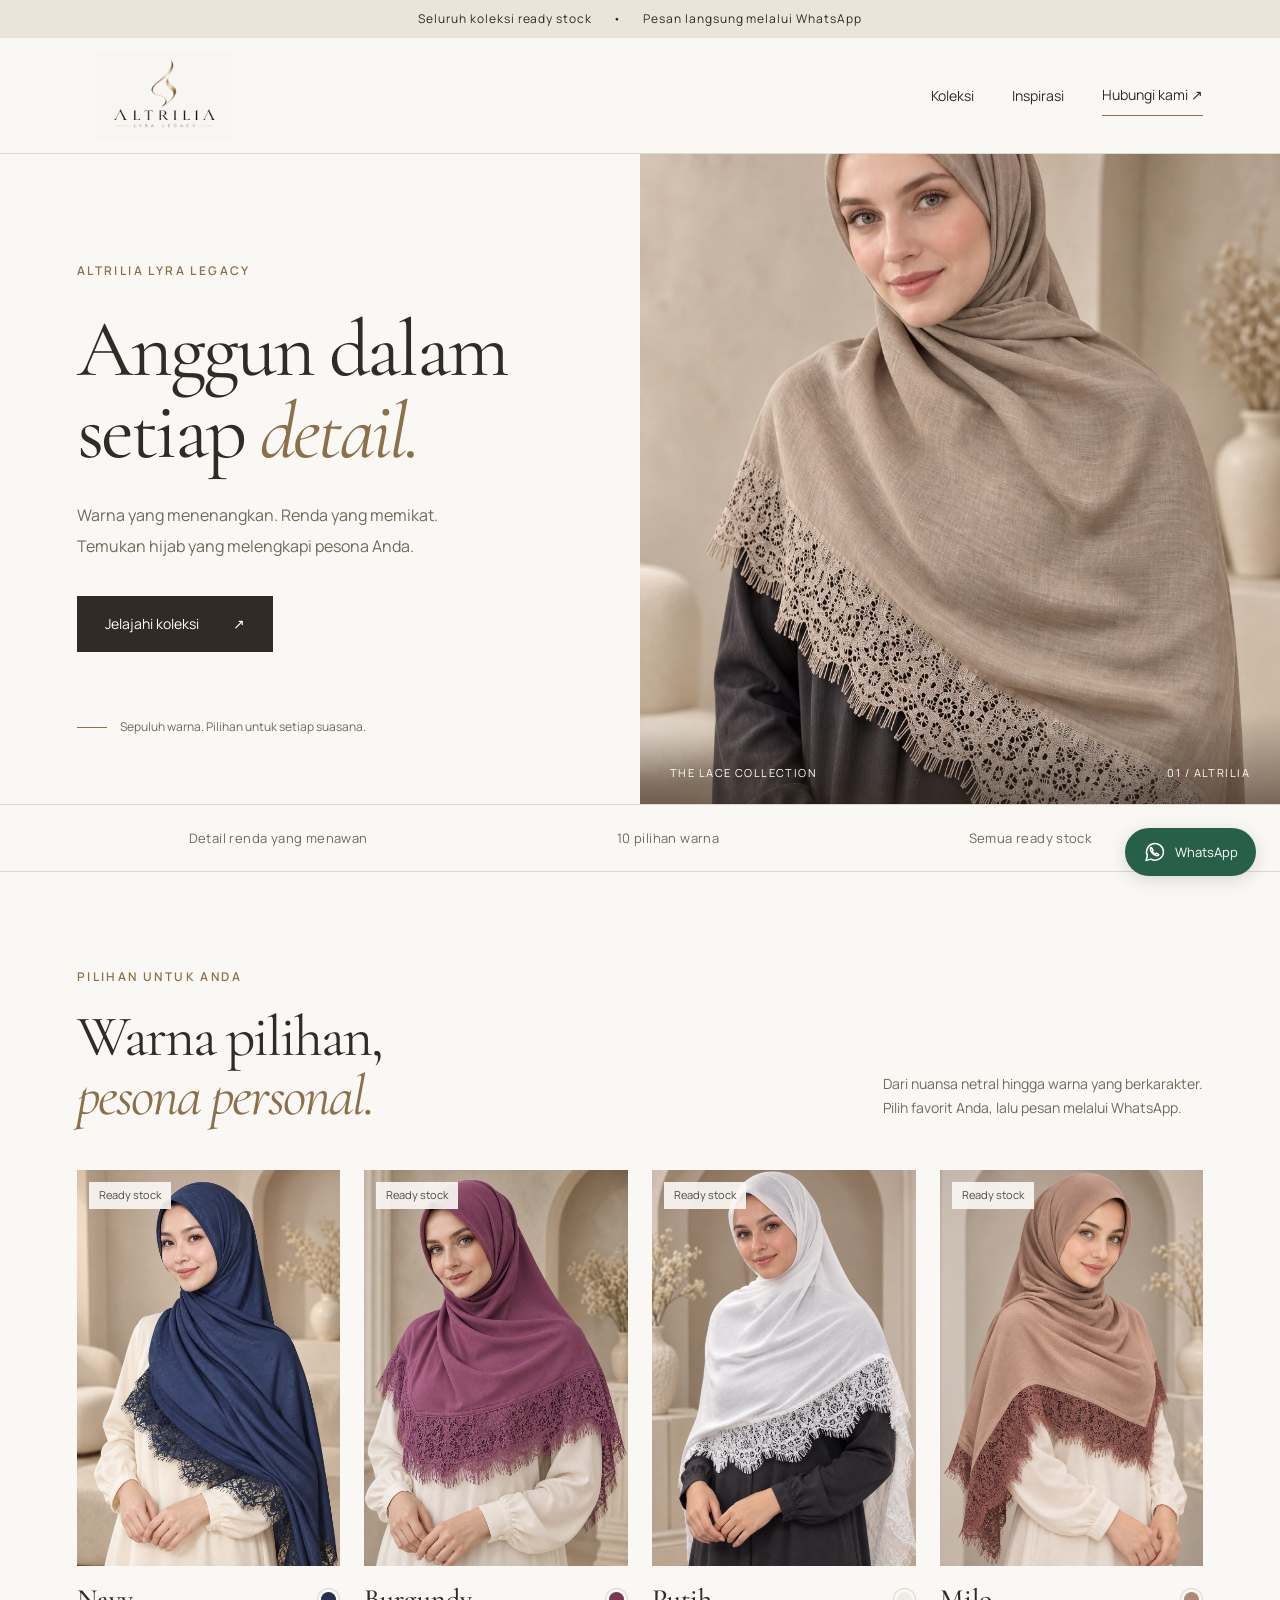
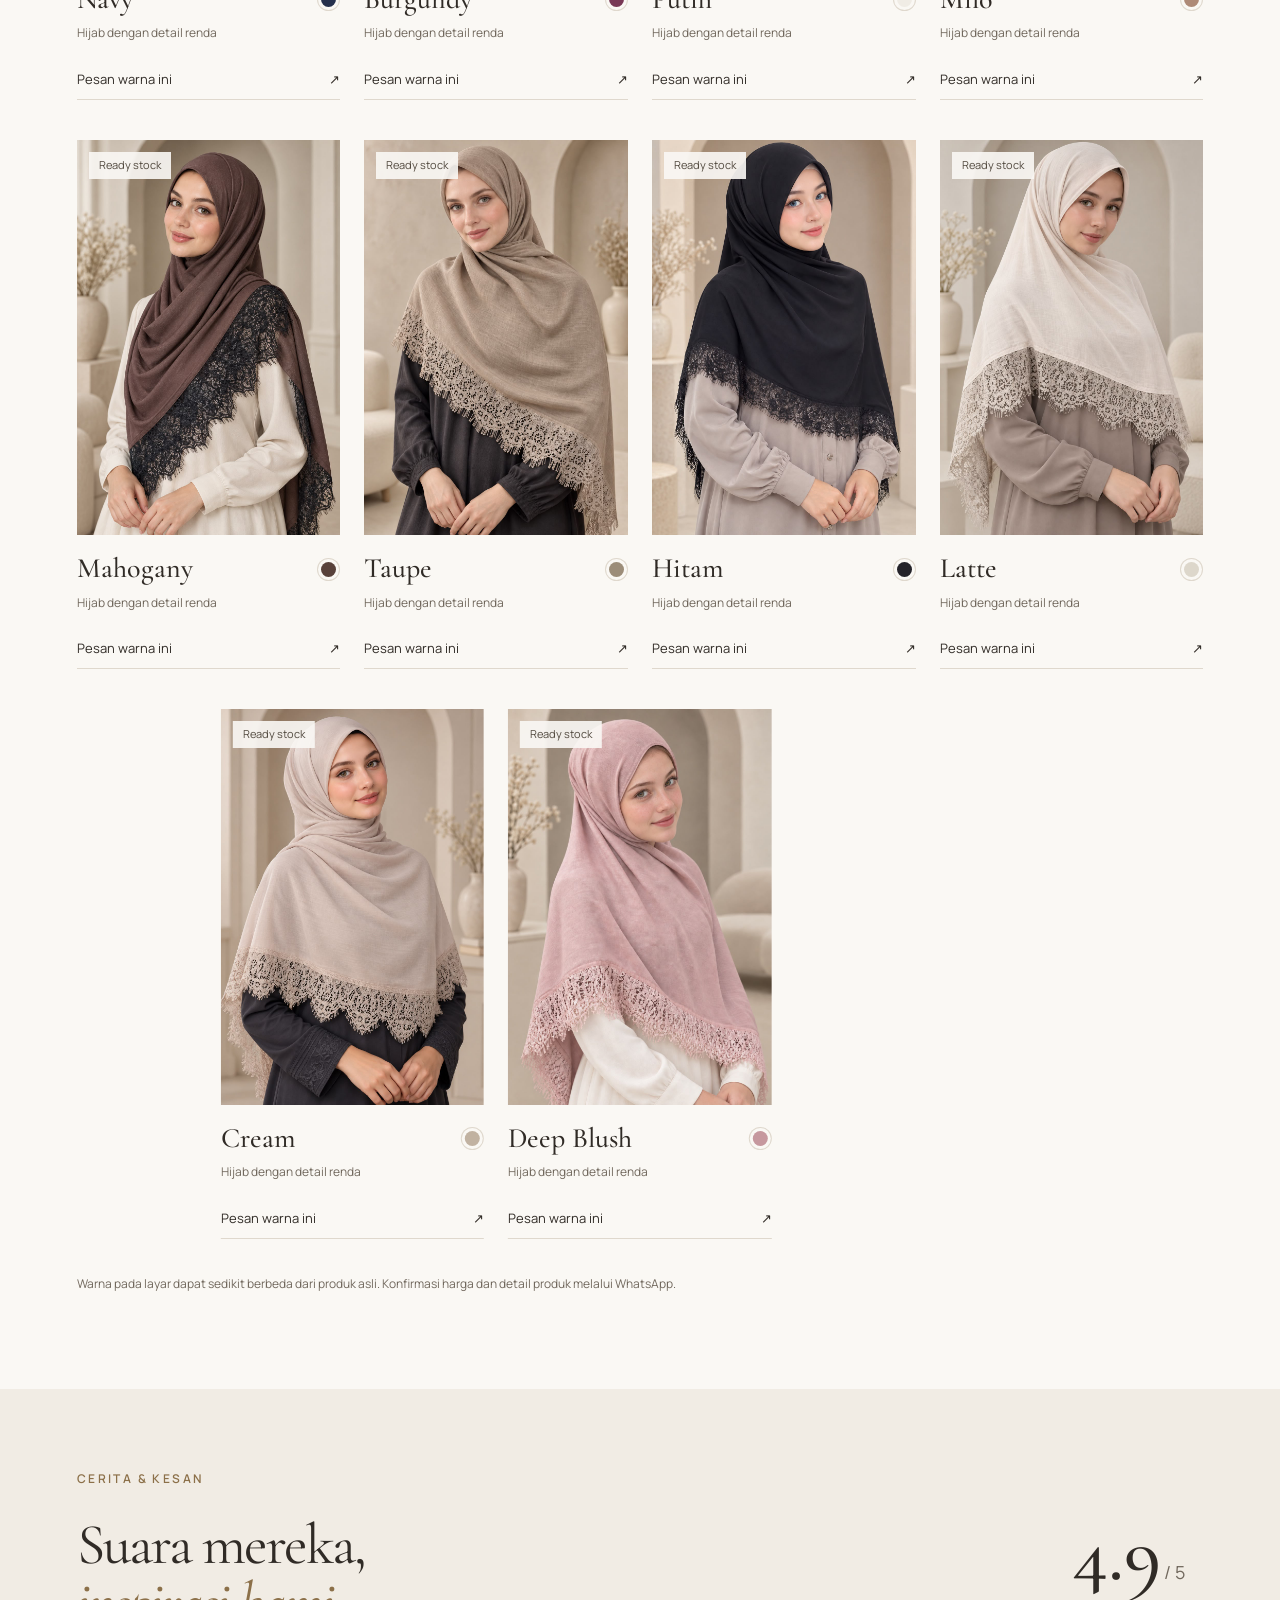
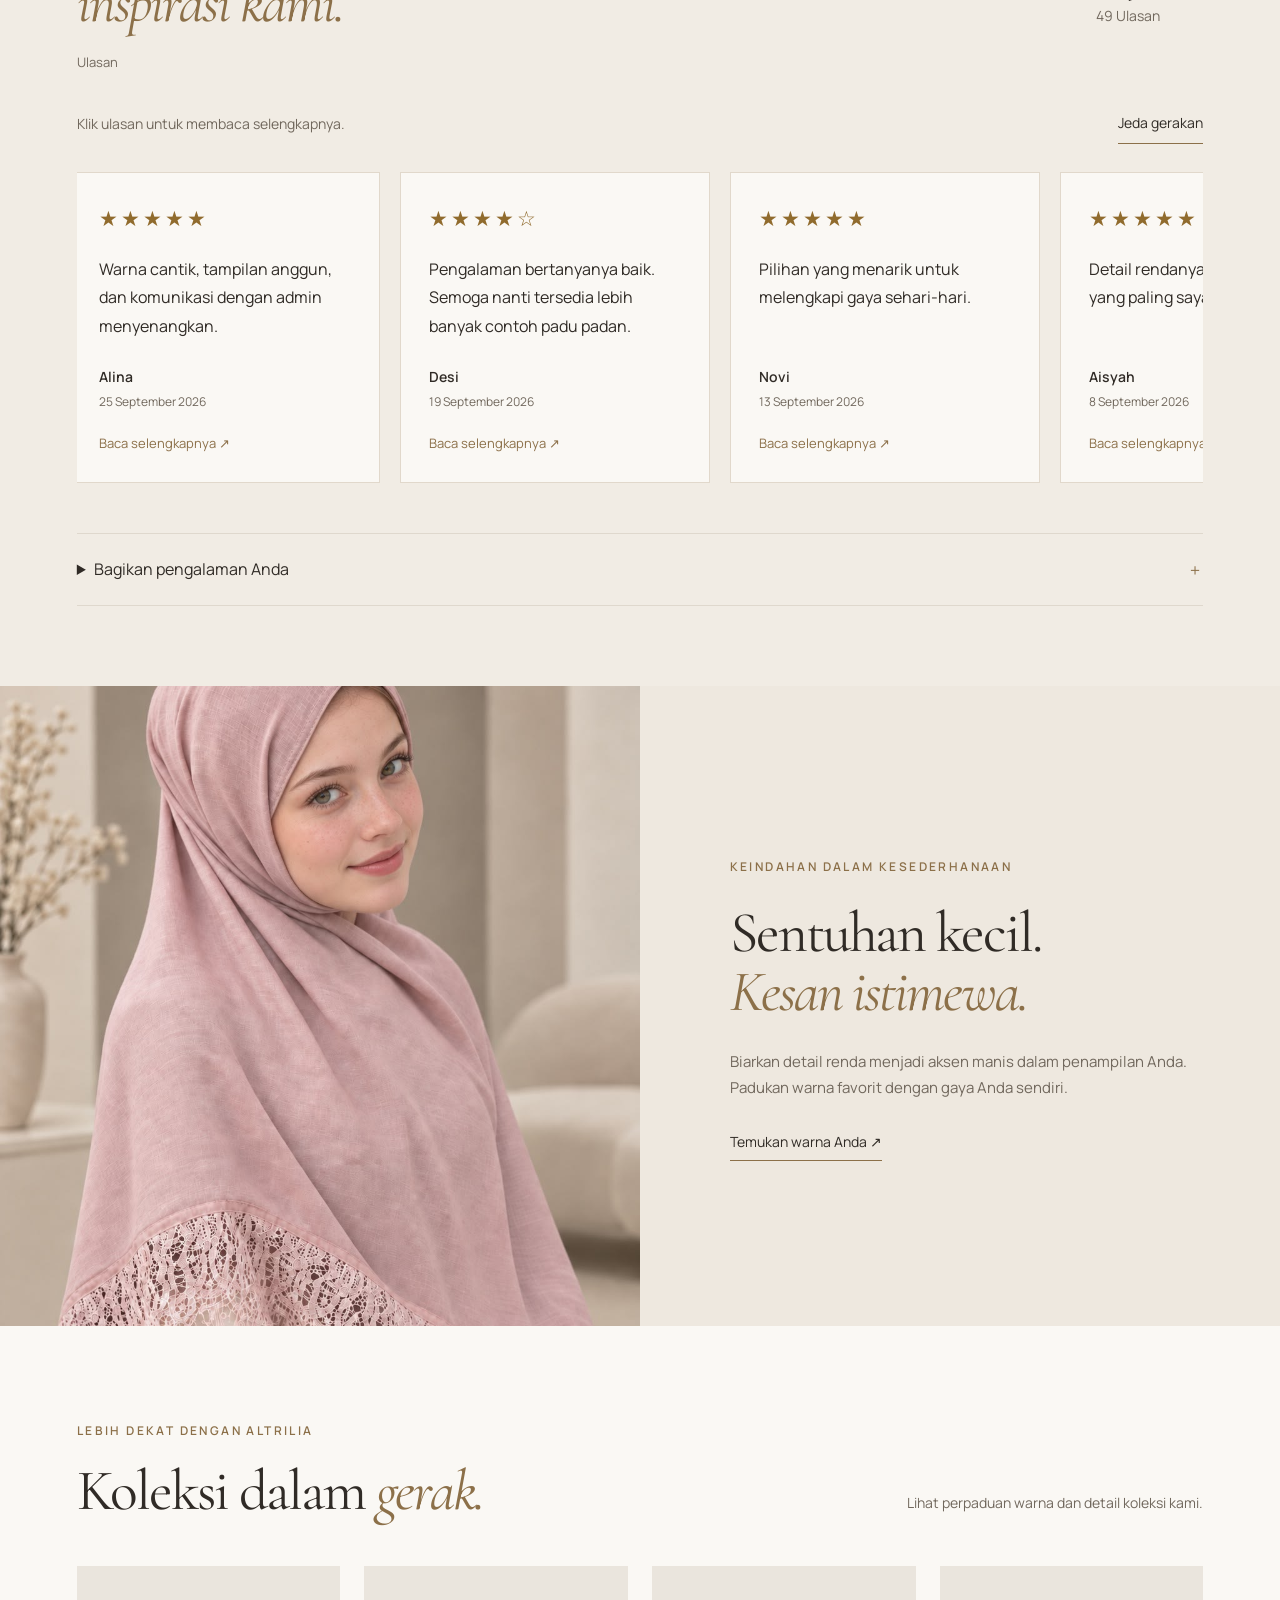
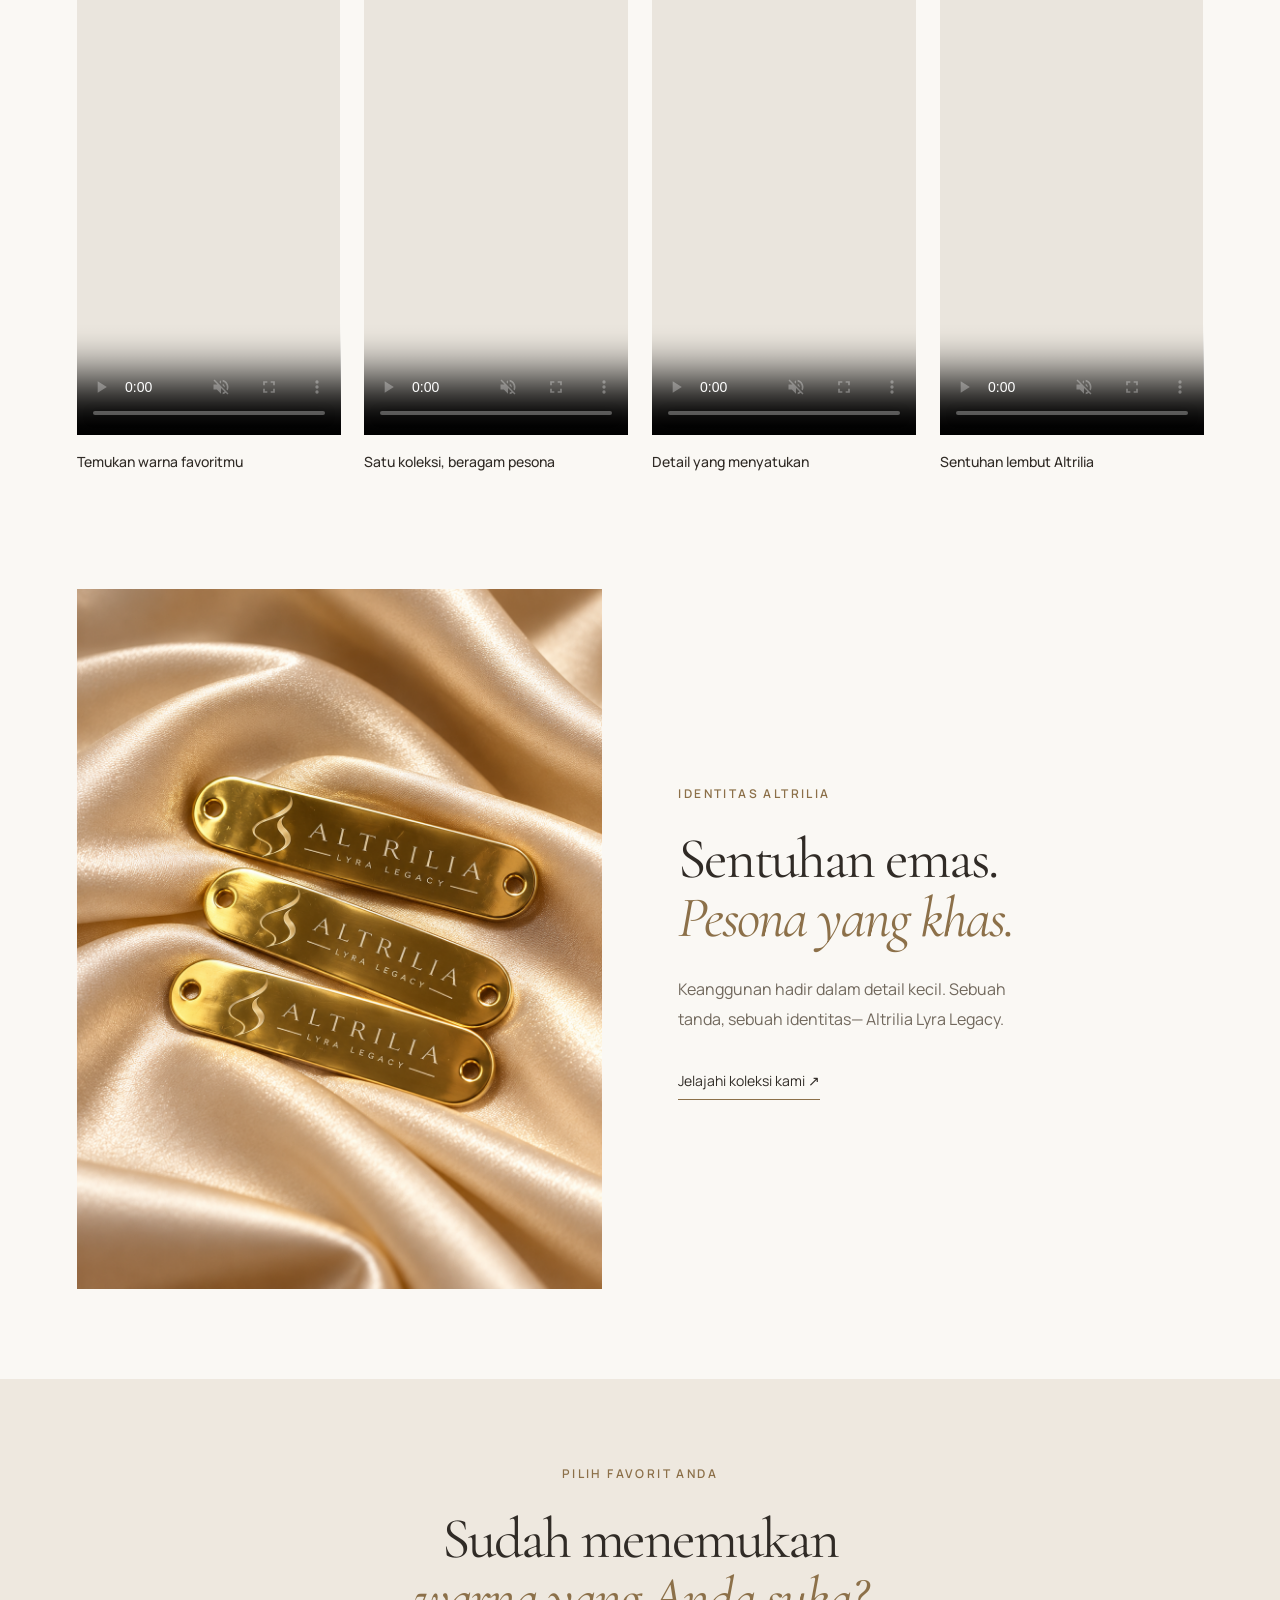
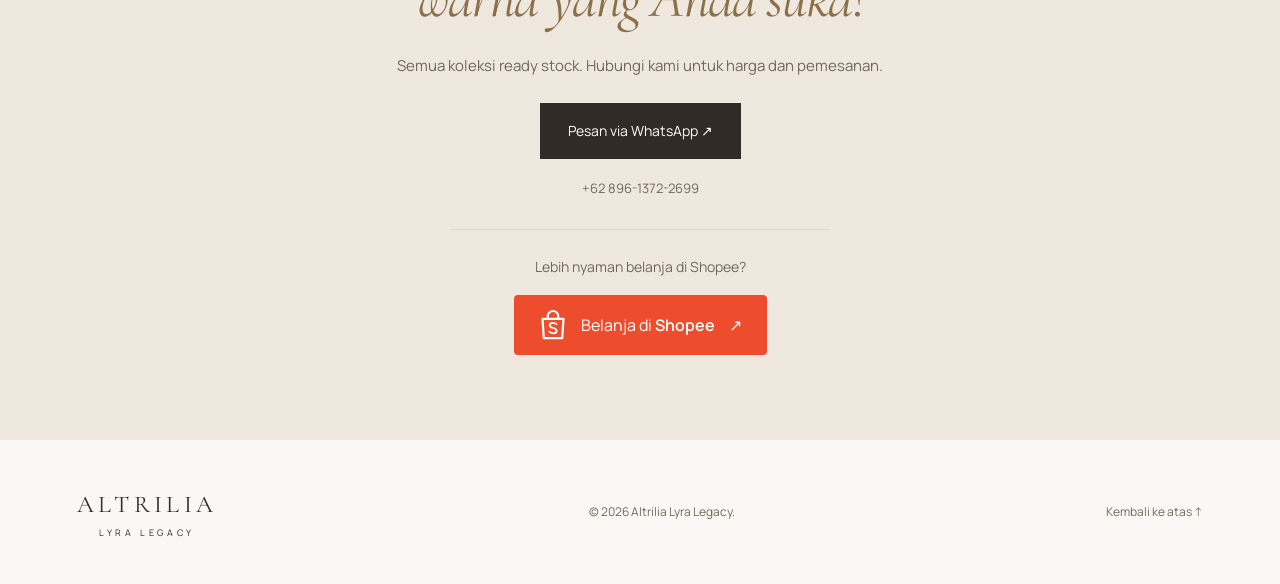
==== commit d43a84bb: "Update index.html" ====
--- a/index.html
+++ b/index.html
@@ -4,6 +4,18 @@
 
 <script src="testimonials.js" defer></script>
 <script src="testimonials-ui.js?v=2" defer></script>
+
+<link
+  rel="icon"
+  type="image/png"
+  href="assets/photovideo/ALTRILIA%20LYRA%20LEGACY%20LOGO2.png?v=1"
+>
+
+<link
+  rel="apple-touch-icon"
+  href="assets/photovideo/ALTRILIA%20LYRA%20LEGACY%20LOGO2.png?v=1"
+>
+  
 </head>
 <body><a class="skip" href="#utama">Lewati ke konten</a><div class="announcement">Seluruh koleksi ready stock <span>•</span> Pesan langsung melalui WhatsApp</div>
 <header><a class="brand" href="#" aria-label="Altrilia Lyra Legacy beranda"><img src="assets/photovideo/ALTRILIA%20LYRA%20LEGACY%20LOGO2.png" alt="ALTRILIA LYRA LEGACY" width="220" height="130"></a><nav aria-label="Navigasi utama"><a href="#koleksi">Koleksi</a><a href="#inspirasi">Inspirasi</a><a class="nav-order" href="https://wa.me/6289613722699?text=Halo%20Altrilia%2C%20saya%20ingin%20mengetahui%20koleksi%20hijab%20dan%20harganya." target="_blank" rel="noopener">Hubungi kami ↗</a></nav></header>
--- a/style.css
+++ b/style.css
@@ -365,3 +365,47 @@
     transition: none;
   }
 }
+
+/* Shopee ordering option */
+.shopee-order {
+  margin: 30px auto 0;
+  padding-top: 25px;
+  border-top: 1px solid var(--line);
+  max-width: 380px;
+  text-align: center;
+}
+
+.contact .shopee-order p {
+  margin: 0 0 16px;
+  color: var(--muted);
+  font-size: 14px;
+}
+
+.shopee-button {
+  display: inline-flex;
+  align-items: center;
+  justify-content: center;
+  gap: 14px;
+  padding: 14px 25px;
+  background: #ee4d2d;
+  color: #fff;
+  border-radius: 4px;
+  font-size: 16px;
+  line-height: 1.4;
+  transition: background 0.2s, transform 0.2s;
+}
+
+.shopee-button:hover {
+  background: #d83e20;
+  transform: translateY(-2px);
+}
+
+.shopee-button strong {
+  font-weight: 600;
+}
+
+.shopee-icon {
+  width: 28px;
+  height: 32px;
+  flex-shrink: 0;
+}
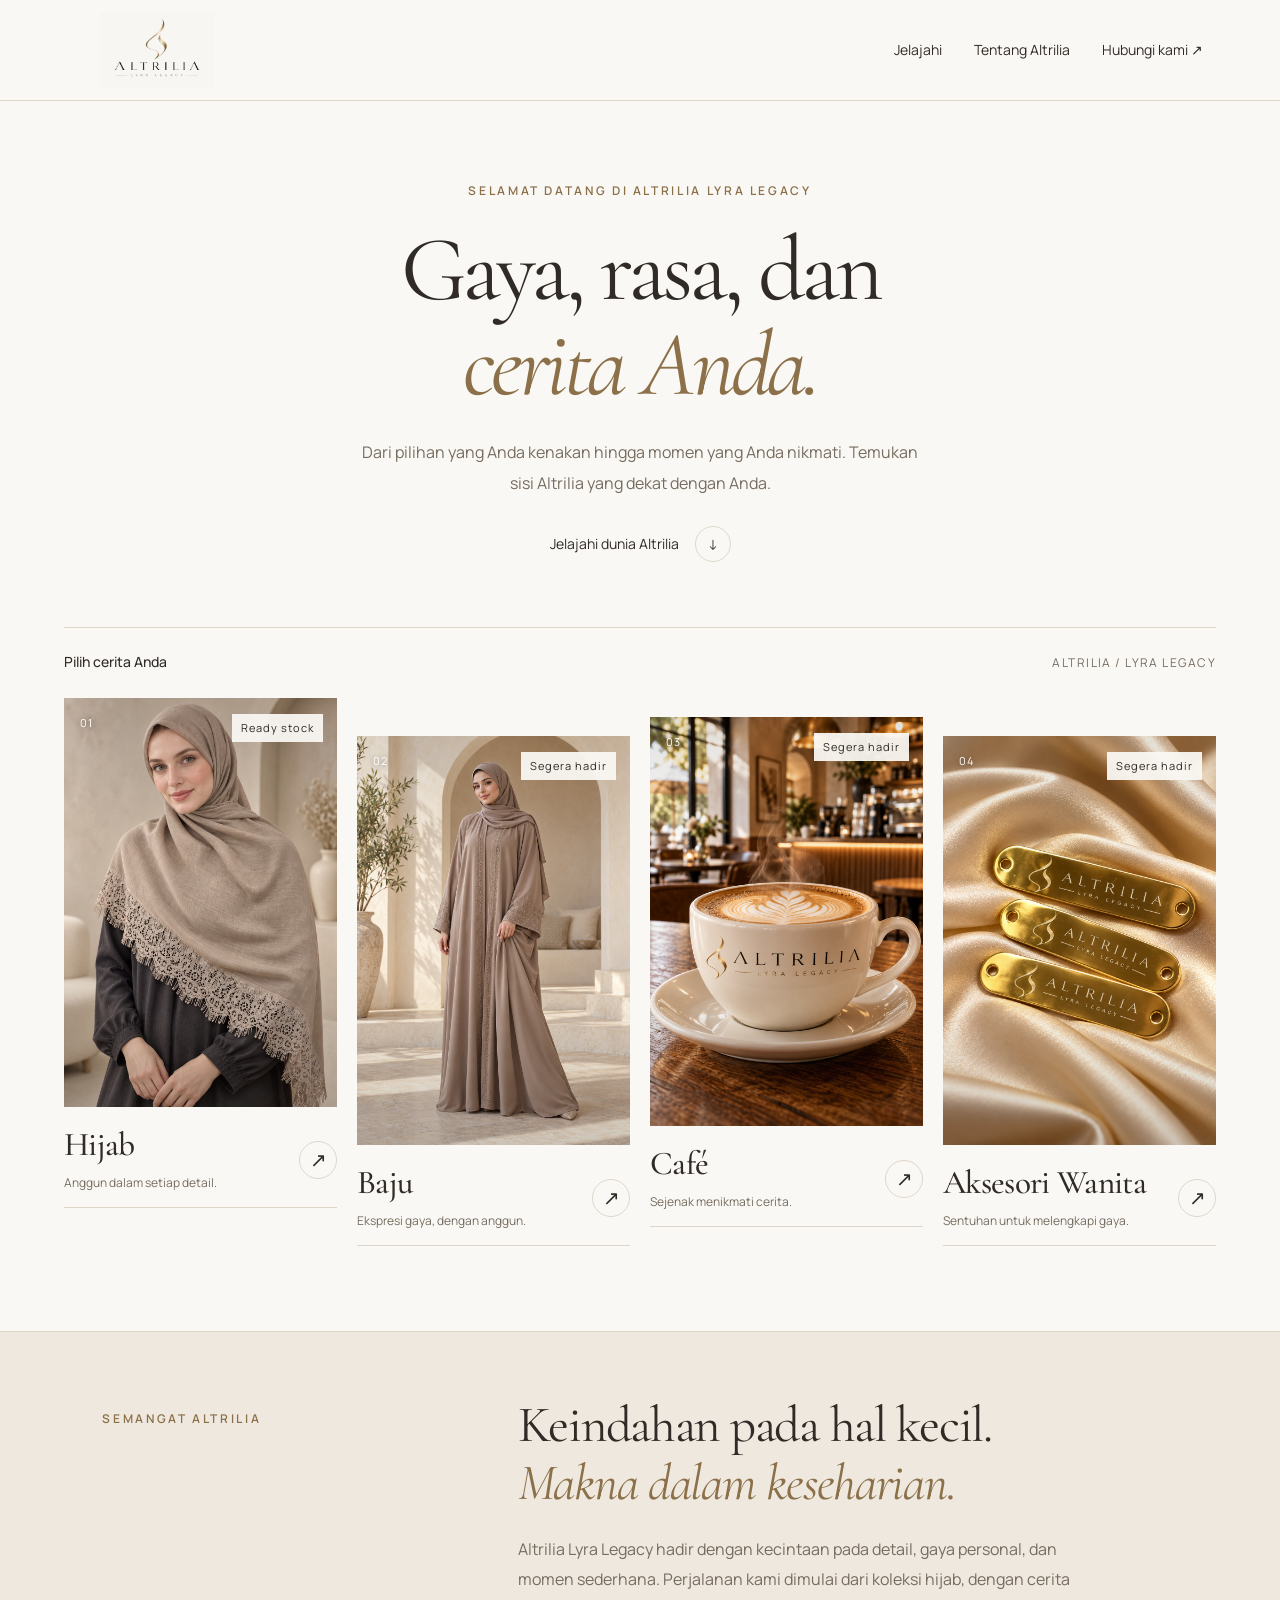
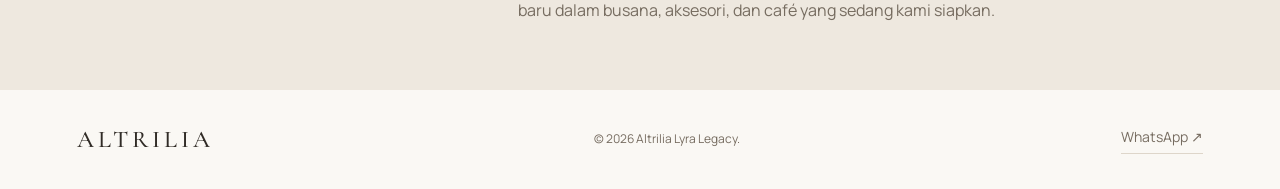
==== commit 2052c3c6: "Create index.html" ====
--- a/index.html
+++ b/index.html
@@ -1,186 +1,1029 @@
-<!doctype html>
-<html lang="id"><head><meta charset="utf-8"><meta name="viewport" content="width=device-width, initial-scale=1"><meta name="theme-color" content="#faf8f4"><meta name="description" content="Koleksi hijab renda Altrilia Lyra Legacy. Pilih warna favorit Anda. Semua ready stock, pesan langsung melalui WhatsApp."><title>ALTRILIA LYRA LEGACY — Koleksi Hijab</title><link rel="stylesheet" href="style.css"><script src="script.js" defer></script>
-
-
-<script src="testimonials.js" defer></script>
-<script src="testimonials-ui.js?v=2" defer></script>
-
-<link
-  rel="icon"
-  type="image/png"
-  href="assets/photovideo/ALTRILIA%20LYRA%20LEGACY%20LOGO2.png?v=1"
->
-
-<link
-  rel="apple-touch-icon"
-  href="assets/photovideo/ALTRILIA%20LYRA%20LEGACY%20LOGO2.png?v=1"
->
-  
+<!DOCTYPE html>
+<html lang="id">
+<head>
+  <meta charset="UTF-8">
+  <meta name="viewport" content="width=device-width, initial-scale=1">
+
+  <title>ALTRILIA LYRA LEGACY — Gaya & Cerita</title>
+  <meta
+    name="description"
+    content="Jelajahi dunia Altrilia Lyra Legacy. Koleksi hijab, serta baju, aksesori wanita, dan café yang segera hadir."
+  >
+  <meta name="theme-color" content="#faf8f4">
+
+  <link
+    rel="icon"
+    type="image/png"
+    href="assets/photovideo/ALTRILIA%20LYRA%20LEGACY%20LOGO2.png?v=2"
+  >
+  <link
+    rel="apple-touch-icon"
+    href="assets/photovideo/ALTRILIA%20LYRA%20LEGACY%20LOGO2.png"
+  >
+
+  <link rel="preconnect" href="https://fonts.googleapis.com">
+  <link rel="preconnect" href="https://fonts.gstatic.com" crossorigin>
+  <link
+    href="https://fonts.googleapis.com/css2?family=Cormorant+Garamond:ital,wght@0,400;0,500;0,600;1,400;1,500&family=Manrope:wght@400;500;600;700&display=swap"
+    rel="stylesheet"
+  >
+
+  <style>
+    :root {
+      --paper: #faf8f4;
+      --white: #fffdf9;
+      --ink: #302b26;
+      --muted: #766c60;
+      --gold: #8c7049;
+      --line: #ded6ca;
+      --serif: "Cormorant Garamond", Georgia, serif;
+      --sans: "Manrope", Arial, sans-serif;
+    }
+
+    * { box-sizing: border-box; }
+
+    html {
+      scroll-behavior: smooth;
+      scroll-padding-top: 110px;
+    }
+
+    body {
+      margin: 0;
+      background: var(--paper);
+      color: var(--ink);
+      font: 16px/1.7 var(--sans);
+    }
+
+    body.modal-open { overflow: hidden; }
+
+    a { color: inherit; text-decoration: none; }
+    button { font: inherit; }
+    img { display: block; max-width: 100%; }
+    h1, h2, h3, p { margin-top: 0; }
+
+    a, button { -webkit-tap-highlight-color: transparent; }
+
+    :focus-visible {
+      outline: 3px solid var(--gold);
+      outline-offset: 6px;
+    }
+
+    ::selection {
+      color: var(--ink);
+      background: #e6d5b8;
+    }
+
+    .skip-link {
+      position: fixed;
+      top: -90px;
+      left: 20px;
+      padding: 12px 20px;
+      background: white;
+      z-index: 100;
+    }
+
+    .skip-link:focus { top: 12px; }
+
+    /* Header */
+    .site-header {
+      position: sticky;
+      top: 0;
+      z-index: 20;
+      display: flex;
+      justify-content: space-between;
+      align-items: center;
+      gap: 24px;
+      padding: 12px 6%;
+      background: rgba(250, 248, 244, .94);
+      border-bottom: 1px solid var(--line);
+      backdrop-filter: blur(16px);
+      -webkit-backdrop-filter: blur(16px);
+    }
+
+    .brand {
+      display: block;
+      width: 160px;
+      flex-shrink: 0;
+    }
+
+    .brand img {
+      width: 100%;
+      height: 76px;
+      object-fit: contain;
+      mix-blend-mode: multiply;
+    }
+
+    .navigation {
+      display: flex;
+      align-items: center;
+      gap: 32px;
+      font-size: 14px;
+    }
+
+    .navigation a {
+      position: relative;
+      padding: 8px 0;
+    }
+
+    .navigation a::after {
+      content: "";
+      position: absolute;
+      bottom: 2px;
+      left: 0;
+      width: 100%;
+      height: 1px;
+      background: var(--gold);
+      transform: scaleX(0);
+      transform-origin: left;
+      transition: transform .3s ease;
+    }
+
+    .navigation a:hover::after { transform: scaleX(1); }
+
+    /* Introduction */
+    .intro {
+      position: relative;
+      max-width: 1440px;
+      margin: auto;
+      padding: 80px 6% 65px;
+      text-align: center;
+    }
+
+    .eyebrow {
+      margin-bottom: 22px;
+      color: var(--gold);
+      font-size: 12px;
+      font-weight: 600;
+      letter-spacing: .22em;
+      text-transform: uppercase;
+    }
+
+    .intro h1 {
+      margin-bottom: 24px;
+      font: 400 clamp(56px, 7.2vw, 106px)/1.03 var(--serif);
+      letter-spacing: -.045em;
+    }
+
+    em {
+      color: var(--gold);
+      font-weight: 400;
+    }
+
+    .intro-description {
+      max-width: 560px;
+      margin: 0 auto;
+      color: var(--muted);
+      font-size: 16px;
+      line-height: 1.9;
+    }
+
+    .explore-link {
+      display: inline-flex;
+      align-items: center;
+      gap: 16px;
+      margin-top: 28px;
+      font-size: 14px;
+    }
+
+    .explore-link span {
+      display: inline-flex;
+      justify-content: center;
+      align-items: center;
+      width: 36px;
+      height: 36px;
+      border: 1px solid var(--line);
+      border-radius: 50%;
+      transition: transform .3s, border-color .3s;
+    }
+
+    .explore-link:hover span {
+      transform: translateY(4px);
+      border-color: var(--gold);
+    }
+
+    .intro .eyebrow { animation: intro-in .8s ease both; }
+    .intro h1 { animation: intro-in .9s .12s ease both; }
+    .intro-description { animation: intro-in .9s .24s ease both; }
+    .explore-link { animation: intro-in .9s .36s ease both; }
+
+    @keyframes intro-in {
+      from { opacity: 0; transform: translateY(22px); }
+      to { opacity: 1; transform: translateY(0); }
+    }
+
+    /* Category gallery */
+    .worlds {
+      max-width: 1600px;
+      margin: 0 auto;
+      padding: 0 5% 85px;
+    }
+
+    .worlds-heading {
+      display: flex;
+      justify-content: space-between;
+      gap: 20px;
+      align-items: baseline;
+      margin-bottom: 24px;
+      border-top: 1px solid var(--line);
+      padding-top: 22px;
+    }
+
+    .worlds-heading h2 {
+      margin: 0;
+      font-size: 14px;
+      font-weight: 500;
+    }
+
+    .worlds-heading p {
+      margin: 0;
+      color: var(--muted);
+      font-size: 12px;
+      letter-spacing: .12em;
+    }
+
+    .category-grid {
+      display: grid;
+      grid-template-columns: repeat(4, minmax(0, 1fr));
+      gap: 20px;
+    }
+
+    .category {
+      min-width: 0;
+      display: block;
+      width: 100%;
+      padding: 0;
+      border: 0;
+      background: transparent;
+      color: var(--ink);
+      text-align: left;
+      cursor: pointer;
+    }
+
+    .category-visual {
+      position: relative;
+      display: block;
+      overflow: hidden;
+      aspect-ratio: 3 / 4.5;
+      background: #e7ded2;
+      isolation: isolate;
+    }
+
+    .category-visual img {
+      width: 100%;
+      height: 100%;
+      object-fit: cover;
+      transition: transform 1s cubic-bezier(.2, .65, .3, 1);
+    }
+
+    .category-hijab img { object-position: 50% 30%; }
+    .category-baju img { object-position: 50% 35%; }
+    .category-cafe img { object-position: center; }
+    .category-accessories img { object-position: center; }
+
+    .category-visual::after {
+      content: "";
+      position: absolute;
+      inset: 0;
+      pointer-events: none;
+      background: linear-gradient(
+        180deg,
+        rgba(30, 24, 18, .12),
+        transparent 35%,
+        transparent 60%,
+        rgba(30, 24, 18, .22)
+      );
+    }
+
+    .category:hover .category-visual img,
+    .category:focus-visible .category-visual img {
+      transform: scale(1.055);
+    }
+
+    .category-number,
+    .category-status {
+      position: absolute;
+      z-index: 1;
+      top: 16px;
+      font-size: 11px;
+      letter-spacing: .09em;
+    }
+
+    .category-number {
+      left: 16px;
+      color: white;
+      text-shadow: 0 1px 6px #0007;
+    }
+
+    .category-status {
+      right: 14px;
+      padding: 5px 9px;
+      background: rgba(250, 248, 244, .94);
+      color: var(--ink);
+    }
+
+    .category-bottom {
+      display: flex;
+      align-items: center;
+      justify-content: space-between;
+      gap: 12px;
+      padding: 20px 0 14px;
+      border-bottom: 1px solid var(--line);
+    }
+
+    .category-title {
+      display: block;
+      font: 500 clamp(28px, 2.6vw, 39px)/1.1 var(--serif);
+      letter-spacing: -.02em;
+    }
+
+    .category-subtitle {
+      display: block;
+      margin-top: 9px;
+      font-size: 12px;
+      color: var(--muted);
+      line-height: 1.7;
+    }
+
+    .category-arrow {
+      flex-shrink: 0;
+      display: inline-flex;
+      align-items: center;
+      justify-content: center;
+      width: 38px;
+      height: 38px;
+      border: 1px solid var(--line);
+      border-radius: 50%;
+      font-size: 20px;
+      transition: background .3s, color .3s, transform .3s;
+    }
+
+    .category:hover .category-arrow {
+      color: white;
+      background: var(--ink);
+      transform: rotate(45deg);
+    }
+
+    /* Reveal animations are added only when JavaScript is available. */
+    .reveal-ready {
+      opacity: 0;
+      transform: translateY(28px);
+      transition:
+        opacity .8s ease var(--delay, 0ms),
+        transform .8s cubic-bezier(.2, .65, .3, 1) var(--delay, 0ms);
+    }
+
+    .reveal-ready.is-visible {
+      opacity: 1;
+      transform: translateY(0);
+    }
+
+    /* Brand statement */
+    .brand-story {
+      display: grid;
+      grid-template-columns: .7fr 1.3fr;
+      gap: 60px;
+      align-items: start;
+      padding: 65px 8%;
+      background: #eee8df;
+      border-top: 1px solid var(--line);
+    }
+
+    .brand-story .eyebrow {
+      margin: 12px 0 0;
+    }
+
+    .brand-story h2 {
+      max-width: 700px;
+      margin-bottom: 22px;
+      font: 400 clamp(36px, 4vw, 58px)/1.12 var(--serif);
+      letter-spacing: -.025em;
+    }
+
+    .brand-story-description {
+      max-width: 560px;
+      color: var(--muted);
+      line-height: 1.9;
+      margin-bottom: 0;
+    }
+
+    /* Footer */
+    .site-footer {
+      display: flex;
+      justify-content: space-between;
+      align-items: center;
+      gap: 28px;
+      padding: 35px 6%;
+      font-size: 12px;
+      color: var(--muted);
+    }
+
+    .footer-brand {
+      color: var(--ink);
+      font: 500 24px var(--serif);
+      letter-spacing: .16em;
+    }
+
+    .site-footer p { margin: 0; }
+
+    .footer-contact {
+      padding-bottom: 4px;
+      border-bottom: 1px solid var(--line);
+      font-size: 14px;
+    }
+
+    /* Coming-soon dialog */
+    .coming-dialog {
+      width: min(880px, calc(100% - 32px));
+      max-height: calc(100dvh - 40px);
+      padding: 0;
+      border: 1px solid var(--line);
+      background: var(--paper);
+      color: var(--ink);
+      overflow: auto;
+    }
+
+    .coming-dialog::backdrop {
+      background: rgba(32, 26, 20, .65);
+      backdrop-filter: blur(5px);
+      -webkit-backdrop-filter: blur(5px);
+    }
+
+    .coming-dialog[open] {
+      animation: dialog-in .35s ease both;
+    }
+
+    @keyframes dialog-in {
+      from { opacity: 0; transform: translateY(20px) scale(.98); }
+      to { opacity: 1; transform: translateY(0) scale(1); }
+    }
+
+    .dialog-layout {
+      display: grid;
+      grid-template-columns: .85fr 1.15fr;
+    }
+
+    .dialog-image {
+      width: 100%;
+      height: 100%;
+      min-height: 470px;
+      object-fit: cover;
+    }
+
+    .dialog-copy {
+      align-self: center;
+      padding: 65px 40px 45px;
+    }
+
+    .dialog-copy h2 {
+      margin-bottom: 22px;
+      font: 400 clamp(42px, 5vw, 62px)/1.06 var(--serif);
+      letter-spacing: -.025em;
+    }
+
+    .dialog-description {
+      color: var(--muted);
+      font-size: 15px;
+      line-height: 1.9;
+      margin-bottom: 28px;
+    }
+
+    .dialog-close {
+      position: absolute;
+      top: 12px;
+      right: 12px;
+      display: grid;
+      place-items: center;
+      width: 44px;
+      height: 44px;
+      background: var(--paper);
+      color: var(--ink);
+      border: 1px solid var(--line);
+      border-radius: 50%;
+      font-size: 26px;
+      cursor: pointer;
+      z-index: 2;
+    }
+
+    .dialog-cta {
+      display: inline-flex;
+      justify-content: center;
+      align-items: center;
+      gap: 20px;
+      background: var(--ink);
+      color: white;
+      padding: 15px 22px;
+      font-size: 14px;
+      transition: background .2s;
+    }
+
+    .dialog-cta:hover { background: var(--gold); }
+
+    .dialog-secondary {
+      display: block;
+      width: fit-content;
+      margin-top: 20px;
+      font-size: 14px;
+      border-bottom: 1px solid var(--line);
+    }
+
+    @media (min-width: 1000px) {
+      .category:nth-child(even) {
+        padding-top: 38px;
+      }
+    }
+
+    @media (max-width: 1000px) {
+      .category-grid {
+        grid-template-columns: repeat(2, minmax(0, 1fr));
+        gap: 35px 22px;
+      }
+
+      .category-visual { aspect-ratio: 3 / 4; }
+      .intro { padding-top: 60px; }
+      .brand-story { gap: 35px; }
+    }
+
+    @media (max-width: 600px) {
+      html { scroll-padding-top: 95px; }
+
+      .site-header {
+        padding: 10px 5%;
+        gap: 12px;
+      }
+
+      .brand { width: 125px; }
+      .brand img { height: 60px; }
+
+      .navigation {
+        gap: 18px;
+        font-size: 12px;
+      }
+
+      .navigation .nav-about { display: none; }
+
+      .intro { padding: 50px 6% 40px; }
+
+      .intro h1 {
+        font-size: clamp(49px, 12vw, 68px);
+      }
+
+      .eyebrow {
+        font-size: 10px;
+        letter-spacing: .16em;
+      }
+
+      .intro-description { font-size: 15px; }
+      .worlds { padding: 0 5% 55px; }
+      .worlds-heading p { display: none; }
+
+      .category-grid { gap: 28px 14px; }
+
+      .category-visual { aspect-ratio: 3 / 4.5; }
+
+      .category-number { display: none; }
+
+      .category-status {
+        top: 10px;
+        right: 8px;
+        font-size: 10px;
+        letter-spacing: 0;
+        padding: 4px 7px;
+      }
+
+      .category-bottom {
+        align-items: flex-start;
+        gap: 6px;
+        padding-top: 15px;
+      }
+
+      .category-title { font-size: 28px; }
+      .category-subtitle { font-size: 12px; }
+
+      .category-arrow {
+        width: 28px;
+        height: 28px;
+        font-size: 16px;
+      }
+
+      .brand-story {
+        grid-template-columns: 1fr;
+        padding: 40px 6%;
+        gap: 22px;
+      }
+
+      .brand-story-description { font-size: 15px; }
+
+      .site-footer {
+        flex-wrap: wrap;
+        padding: 30px 6%;
+        gap: 18px;
+      }
+
+      .site-footer p {
+        order: 3;
+        width: 100%;
+      }
+
+      .dialog-layout { grid-template-columns: 1fr; }
+
+      .dialog-image {
+        height: 210px;
+        min-height: 0;
+        object-position: center 35%;
+      }
+
+      .dialog-copy { padding: 30px 25px; }
+      .dialog-copy h2 { font-size: 44px; }
+    }
+
+    @media (prefers-reduced-motion: reduce) {
+      html { scroll-behavior: auto; }
+
+      *, *::before, *::after {
+        animation: none !important;
+        transition: none !important;
+      }
+
+      .reveal-ready {
+        opacity: 1;
+        transform: none;
+      }
+    }
+  </style>
 </head>
-<body><a class="skip" href="#utama">Lewati ke konten</a><div class="announcement">Seluruh koleksi ready stock <span>•</span> Pesan langsung melalui WhatsApp</div>
-<header><a class="brand" href="#" aria-label="Altrilia Lyra Legacy beranda"><img src="assets/photovideo/ALTRILIA%20LYRA%20LEGACY%20LOGO2.png" alt="ALTRILIA LYRA LEGACY" width="220" height="130"></a><nav aria-label="Navigasi utama"><a href="#koleksi">Koleksi</a><a href="#inspirasi">Inspirasi</a><a class="nav-order" href="https://wa.me/6289613722699?text=Halo%20Altrilia%2C%20saya%20ingin%20mengetahui%20koleksi%20hijab%20dan%20harganya." target="_blank" rel="noopener">Hubungi kami ↗</a></nav></header>
-<main id="utama"><section class="hero"><div class="hero-copy"><p class="eyebrow">ALTRILIA LYRA LEGACY</p><h1>Anggun dalam<br>setiap <em>detail.</em></h1><p class="intro">Warna yang menenangkan. Renda yang memikat.<br>Temukan hijab yang melengkapi pesona Anda.</p><a class="button" href="#koleksi">Jelajahi koleksi <span>↗</span></a><div class="hero-note"><span class="line"></span>Sepuluh warna. Pilihan untuk setiap suasana.</div></div><div class="hero-image"><img src="assets/photovideo/6.jpeg" alt="Koleksi hijab renda Altrilia dalam warna taupe" fetchpriority="high" width="720" height="1080"><span class="image-caption">THE LACE COLLECTION <span>01 / ALTRILIA</span></span></div></section>
-<div class="collection-note"><span>Detail renda yang menawan</span><span>10 pilihan warna</span><span>Semua ready stock</span></div>
-<section id="koleksi" class="collection section"><div class="section-heading"><div><p class="eyebrow">PILIHAN UNTUK ANDA</p><h2>Warna pilihan,<br><em>pesona personal.</em></h2></div><p>Dari nuansa netral hingga warna yang berkarakter.<br>Pilih favorit Anda, lalu pesan melalui WhatsApp.</p></div><div class="products"><article class="product"><div class="product-image"><img src="assets/photovideo/1.jpeg" alt="Hijab renda warna Biru Navy" loading="lazy" width="720" height="1080"><span class="stock">Ready stock</span></div><div class="product-title"><h3>Navy</h3><span class="swatch" style="--swatch:#25304c" aria-hidden="true"></span></div><p>Hijab dengan detail renda</p><a class="product-order" href="https://wa.me/6289613722699?text=Halo%20Altrilia%2C%20saya%20ingin%20memesan%20hijab%20warna%20Biru%20Navy%20%28foto%201%29.%20Mohon%20informasi%20harga%20dan%20cara%20pemesanannya." target="_blank" rel="noopener">Pesan warna ini <span aria-hidden="true">↗</span></a></article><article class="product"><div class="product-image"><img src="assets/photovideo/2.jpeg" alt="Hijab renda warna Ungu Plum" loading="lazy" width="720" height="1080"><span class="stock">Ready stock</span></div><div class="product-title"><h3>Burgundy</h3><span class="swatch" style="--swatch:#783855" aria-hidden="true"></span></div><p>Hijab dengan detail renda</p><a class="product-order" href="https://wa.me/6289613722699?text=Halo%20Altrilia%2C%20saya%20ingin%20memesan%20hijab%20warna%20Ungu%20Plum%20%28foto%202%29.%20Mohon%20informasi%20harga%20dan%20cara%20pemesanannya." target="_blank" rel="noopener">Pesan warna ini <span aria-hidden="true">↗</span></a></article><article class="product"><div class="product-image"><img src="assets/photovideo/3.jpeg" alt="Hijab renda warna Putih" loading="lazy" width="720" height="1080"><span class="stock">Ready stock</span></div><div class="product-title"><h3>Putih</h3><span class="swatch" style="--swatch:#f0ece5" aria-hidden="true"></span></div><p>Hijab dengan detail renda</p><a class="product-order" href="https://wa.me/6289613722699?text=Halo%20Altrilia%2C%20saya%20ingin%20memesan%20hijab%20warna%20Putih%20%28foto%203%29.%20Mohon%20informasi%20harga%20dan%20cara%20pemesanannya." target="_blank" rel="noopener">Pesan warna ini <span aria-hidden="true">↗</span></a></article><article class="product"><div class="product-image"><img src="assets/photovideo/4.jpeg" alt="Hijab renda warna Cokelat Rose" loading="lazy" width="720" height="1080"><span class="stock">Ready stock</span></div><div class="product-title"><h3>Milo</h3><span class="swatch" style="--swatch:#ae8a77" aria-hidden="true"></span></div><p>Hijab dengan detail renda</p><a class="product-order" href="https://wa.me/6289613722699?text=Halo%20Altrilia%2C%20saya%20ingin%20memesan%20hijab%20warna%20Cokelat%20Rose%20%28foto%204%29.%20Mohon%20informasi%20harga%20dan%20cara%20pemesanannya." target="_blank" rel="noopener">Pesan warna ini <span aria-hidden="true">↗</span></a></article><article class="product"><div class="product-image"><img src="assets/photovideo/5.jpeg" alt="Hijab renda warna Cokelat Kopi" loading="lazy" width="720" height="1080"><span class="stock">Ready stock</span></div><div class="product-title"><h3>Mahogany</h3><span class="swatch" style="--swatch:#58413a" aria-hidden="true"></span></div><p>Hijab dengan detail renda</p><a class="product-order" href="https://wa.me/6289613722699?text=Halo%20Altrilia%2C%20saya%20ingin%20memesan%20hijab%20warna%20Cokelat%20Kopi%20%28foto%205%29.%20Mohon%20informasi%20harga%20dan%20cara%20pemesanannya." target="_blank" rel="noopener">Pesan warna ini <span aria-hidden="true">↗</span></a></article><article class="product"><div class="product-image"><img src="assets/photovideo/6.jpeg" alt="Hijab renda warna Taupe" loading="lazy" width="720" height="1080"><span class="stock">Ready stock</span></div><div class="product-title"><h3>Taupe</h3><span class="swatch" style="--swatch:#9c8d79" aria-hidden="true"></span></div><p>Hijab dengan detail renda</p><a class="product-order" href="https://wa.me/6289613722699?text=Halo%20Altrilia%2C%20saya%20ingin%20memesan%20hijab%20warna%20Taupe%20%28foto%206%29.%20Mohon%20informasi%20harga%20dan%20cara%20pemesanannya." target="_blank" rel="noopener">Pesan warna ini <span aria-hidden="true">↗</span></a></article><article class="product"><div class="product-image"><img src="assets/photovideo/7.jpeg" alt="Hijab renda warna Hitam" loading="lazy" width="720" height="1080"><span class="stock">Ready stock</span></div><div class="product-title"><h3>Hitam</h3><span class="swatch" style="--swatch:#242329" aria-hidden="true"></span></div><p>Hijab dengan detail renda</p><a class="product-order" href="https://wa.me/6289613722699?text=Halo%20Altrilia%2C%20saya%20ingin%20memesan%20hijab%20warna%20Hitam%20%28foto%207%29.%20Mohon%20informasi%20harga%20dan%20cara%20pemesanannya." target="_blank" rel="noopener">Pesan warna ini <span aria-hidden="true">↗</span></a></article><article class="product"><div class="product-image"><img src="assets/photovideo/8.jpeg" alt="Hijab renda warna Ivory" loading="lazy" width="720" height="1080"><span class="stock">Ready stock</span></div><div class="product-title"><h3>Latte</h3><span class="swatch" style="--swatch:#ddd7cb" aria-hidden="true"></span></div><p>Hijab dengan detail renda</p><a class="product-order" href="https://wa.me/6289613722699?text=Halo%20Altrilia%2C%20saya%20ingin%20memesan%20hijab%20warna%20Ivory%20%28foto%208%29.%20Mohon%20informasi%20harga%20dan%20cara%20pemesanannya." target="_blank" rel="noopener">Pesan warna ini <span aria-hidden="true">↗</span></a></article><article class="product"><div class="product-image"><img src="assets/photovideo/9.jpeg" alt="Hijab renda warna Beige" loading="lazy" width="720" height="1080"><span class="stock">Ready stock</span></div><div class="product-title"><h3>Cream</h3><span class="swatch" style="--swatch:#c1b2a1" aria-hidden="true"></span></div><p>Hijab dengan detail renda</p><a class="product-order" href="https://wa.me/6289613722699?text=Halo%20Altrilia%2C%20saya%20ingin%20memesan%20hijab%20warna%20Beige%20%28foto%209%29.%20Mohon%20informasi%20harga%20dan%20cara%20pemesanannya." target="_blank" rel="noopener">Pesan warna ini <span aria-hidden="true">↗</span></a></article><article class="product"><div class="product-image"><img src="assets/photovideo/10.jpeg" alt="Hijab renda warna Dusty Pink" loading="lazy" width="720" height="1080"><span class="stock">Ready stock</span></div><div class="product-title"><h3>Deep Blush</h3><span class="swatch" style="--swatch:#c6989e" aria-hidden="true"></span></div><p>Hijab dengan detail renda</p><a class="product-order" href="https://wa.me/6289613722699?text=Halo%20Altrilia%2C%20saya%20ingin%20memesan%20hijab%20warna%20Dusty%20Pink%20%28foto%2010%29.%20Mohon%20informasi%20harga%20dan%20cara%20pemesanannya." target="_blank" rel="noopener">Pesan warna ini <span aria-hidden="true">↗</span></a></article></div><p class="color-note">Warna pada layar dapat sedikit berbeda dari produk asli. Konfirmasi harga dan detail produk melalui WhatsApp.</p></section>
-<section id="testimoni" class="testimonials-section">
-  <div class="testimonials-heading">
-    <div>
-      <p class="eyebrow">CERITA & KESAN</p>
-      <h2>Suara mereka,<br><em>inspirasi kami.</em></h2>
-      <p class="review-sample-note">Ulasan</p>
+
+<body>
+  <a class="skip-link" href="#pilihan">Langsung ke pilihan kategori</a>
+
+  <header class="site-header">
+    <a class="brand" href="index.html" aria-label="Altrilia beranda">
+      <img
+        src="assets/photovideo/ALTRILIA%20LYRA%20LEGACY%20LOGO2.png"
+        alt="Altrilia Lyra Legacy"
+        width="160"
+        height="76"
+      >
+    </a>
+
+    <nav class="navigation" aria-label="Navigasi utama">
+      <a href="#pilihan">Jelajahi</a>
+      <a class="nav-about" href="#tentang">Tentang Altrilia</a>
+      <a
+        href="https://wa.me/6289613722699"
+        target="_blank"
+        rel="noopener noreferrer"
+      >Hubungi kami ↗</a>
+    </nav>
+  </header>
+
+  <main>
+    <section class="intro" aria-labelledby="intro-title">
+      <p class="eyebrow">Selamat datang di Altrilia Lyra Legacy</p>
+
+      <h1 id="intro-title">
+        Gaya, rasa, dan<br>
+        <em>cerita Anda.</em>
+      </h1>
+
+      <p class="intro-description">
+        Dari pilihan yang Anda kenakan hingga momen yang Anda nikmati.
+        Temukan sisi Altrilia yang dekat dengan Anda.
+      </p>
+
+      <a class="explore-link" href="#pilihan">
+        Jelajahi dunia Altrilia
+        <span aria-hidden="true">↓</span>
+      </a>
+    </section>
+
+    <section class="worlds" id="pilihan" aria-labelledby="worlds-title">
+      <div class="worlds-heading">
+        <h2 id="worlds-title">Pilih cerita Anda</h2>
+        <p>ALTRILIA / LYRA LEGACY</p>
+      </div>
+
+      <div class="category-grid">
+
+        <!-- HIJAB: available -->
+        <a
+          class="category category-hijab"
+          href="hijab.html"
+          data-reveal
+          style="--delay: 0ms"
+        >
+          <span class="category-visual">
+            <img
+              src="assets/photovideo/6.jpeg"
+              alt="Koleksi hijab renda Altrilia warna taupe"
+              fetchpriority="high"
+              width="720"
+              height="1080"
+            >
+            <span class="category-number">01</span>
+            <span class="category-status">Ready stock</span>
+          </span>
+
+          <span class="category-bottom">
+            <span>
+              <span class="category-title">Hijab</span>
+              <span class="category-subtitle">Anggun dalam setiap detail.</span>
+            </span>
+            <span class="category-arrow" aria-hidden="true">↗</span>
+          </span>
+        </a>
+
+        <!-- BAJU: coming soon -->
+        <button
+          class="category category-baju"
+          type="button"
+          data-coming="baju"
+          data-reveal
+          style="--delay: 120ms"
+          aria-haspopup="dialog"
+        >
+          <span class="category-visual">
+            <img
+              src="assets/photovideo/alvira%20abaya.png"
+              alt="Inspirasi koleksi abaya Altrilia"
+              width="720"
+              height="1080"
+            >
+            <span class="category-number">02</span>
+            <span class="category-status">Segera hadir</span>
+          </span>
+
+          <span class="category-bottom">
+            <span>
+              <span class="category-title">Baju</span>
+              <span class="category-subtitle">Ekspresi gaya, dengan anggun.</span>
+            </span>
+            <span class="category-arrow" aria-hidden="true">↗</span>
+          </span>
+        </button>
+
+        <!-- CAFE: coming soon -->
+        <button
+          class="category category-cafe"
+          type="button"
+          data-coming="cafe"
+          data-reveal
+          style="--delay: 240ms"
+          aria-haspopup="dialog"
+        >
+          <span class="category-visual">
+            <img
+              src="assets/photovideo/altrilia%20coffee.png"
+              alt="Inspirasi Altrilia Café dengan secangkir kopi"
+              width="720"
+              height="1080"
+            >
+            <span class="category-number">03</span>
+            <span class="category-status">Segera hadir</span>
+          </span>
+
+          <span class="category-bottom">
+            <span>
+              <span class="category-title">Café</span>
+              <span class="category-subtitle">Sejenak menikmati cerita.</span>
+            </span>
+            <span class="category-arrow" aria-hidden="true">↗</span>
+          </span>
+        </button>
+
+        <!-- ACCESSORIES: brand image, coming soon -->
+        <button
+          class="category category-accessories"
+          type="button"
+          data-coming="aksesori"
+          data-reveal
+          style="--delay: 360ms"
+          aria-haspopup="dialog"
+        >
+          <span class="category-visual">
+            <img
+              src="assets/photovideo/altrilia%20plate%20gold.png"
+              alt="Identitas emas Altrilia di atas kain satin"
+              width="1086"
+              height="1448"
+            >
+            <span class="category-number">04</span>
+            <span class="category-status">Segera hadir</span>
+          </span>
+
+          <span class="category-bottom">
+            <span>
+              <span class="category-title">Aksesori Wanita</span>
+              <span class="category-subtitle">Sentuhan untuk melengkapi gaya.</span>
+            </span>
+            <span class="category-arrow" aria-hidden="true">↗</span>
+          </span>
+        </button>
+
+      </div>
+    </section>
+
+    <section class="brand-story" id="tentang">
+      <p class="eyebrow" data-reveal>Semangat Altrilia</p>
+
+      <div data-reveal>
+        <h2>
+          Keindahan pada hal kecil.<br>
+          <em>Makna dalam keseharian.</em>
+        </h2>
+
+        <p class="brand-story-description">
+          Altrilia Lyra Legacy hadir dengan kecintaan pada detail,
+          gaya personal, dan momen sederhana.
+          Perjalanan kami dimulai dari koleksi hijab,
+          dengan cerita baru dalam busana, aksesori, dan café yang
+          sedang kami siapkan.
+        </p>
+      </div>
+    </section>
+  </main>
+
+  <footer class="site-footer">
+    <a class="footer-brand" href="index.html">ALTRILIA</a>
+
+    <p>© <span id="year">2026</span> Altrilia Lyra Legacy.</p>
+
+    <a
+      class="footer-contact"
+      href="https://wa.me/6289613722699"
+      target="_blank"
+      rel="noopener noreferrer"
+    >WhatsApp ↗</a>
+  </footer>
+
+  <!-- Shared coming-soon popup -->
+  <dialog
+    class="coming-dialog"
+    id="coming-dialog"
+    aria-labelledby="coming-title"
+    aria-describedby="coming-description"
+  >
+    <button
+      class="dialog-close"
+      id="dialog-close"
+      type="button"
+      aria-label="Tutup"
+      autofocus
+    >×</button>
+
+    <div class="dialog-layout">
+      <img class="dialog-image" id="dialog-image" alt="">
+
+      <div class="dialog-copy">
+        <p class="eyebrow" id="dialog-category">Altrilia</p>
+
+        <h2 id="coming-title">Sebuah cerita baru.<br><em>Segera hadir.</em></h2>
+
+        <p class="dialog-description" id="coming-description"></p>
+
+        <a
+          class="dialog-cta"
+          id="dialog-whatsapp"
+          href="https://wa.me/6289613722699"
+          target="_blank"
+          rel="noopener noreferrer"
+        >Tanya melalui WhatsApp <span aria-hidden="true">↗</span></a>
+
+        <a class="dialog-secondary" href="hijab.html">
+          Jelajahi koleksi hijab
+        </a>
+      </div>
     </div>
-
-    <div class="review-summary">
-      <div>
-        <strong class="review-average">—</strong>
-        <span class="review-outof">/ 5</span>
-      </div>
-      <p class="review-count"></p>
-    </div>
-  </div>
-
-  <div class="review-toolbar">
-    <p>Klik ulasan untuk membaca selengkapnya.</p>
-    <button type="button" class="review-motion">
-      Jeda gerakan
-    </button>
-  </div>
-
-  <div
-    class="review-track"
-    role="region"
-    aria-label="Ulasan pelanggan"
-    tabindex="0"
-  ></div>
-
-  <details class="review-form-panel">
-    <summary>Bagikan pengalaman Anda <span aria-hidden="true">＋</span></summary>
-
-    <form id="review-form">
-      <div class="review-form-row">
-        <label>
-          Nama
-          <input
-            type="text"
-            name="name"
-            placeholder="Nama Anda"
-            autocomplete="name"
-            maxlength="60"
-          >
-        </label>
-
-        <label>
-          Penilaian
-          <select name="rating">
-            <option value="5">★★★★★ — 5 bintang</option>
-            <option value="4">★★★★☆ — 4 bintang</option>
-            <option value="3">★★★☆☆ — 3 bintang</option>
-            <option value="2">★★☆☆☆ — 2 bintang</option>
-            <option value="1">★☆☆☆☆ — 1 bintang</option>
-          </select>
-        </label>
-      </div>
-
-      <label>
-        Pengalaman Anda
-        <textarea
-          name="review"
-          rows="4"
-          maxlength="2000"
-          placeholder="Ceritakan pengalaman Anda dengan Altrilia..."
-        ></textarea>
-      </label>
-
-      <button type="submit" class="review-submit" disabled>
-        Kirim ulasan
-      </button>
-    </form>
-  </details>
-</section>
-
-<dialog id="review-dialog" aria-labelledby="review-dialog-title">
-  <button
-    type="button"
-    class="review-dialog-close"
-    aria-label="Tutup ulasan"
-  >×</button>
-
-  <p class="eyebrow review-dialog-label"></p>
-  <h3 id="review-dialog-title" class="review-dialog-name"></h3>
-  <div class="review-stars review-dialog-stars"></div>
-  <p class="review-dialog-text"></p>
-  <p class="review-dialog-date"></p>
-</dialog>
-  <section class="editorial"><div class="editorial-image"><img src="assets/photovideo/10.jpeg" alt="Detail renda hijab Altrilia warna dusty pink" loading="lazy" width="720" height="1080"></div><div class="editorial-copy"><p class="eyebrow">KEINDAHAN DALAM KESEDERHANAAN</p><h2>Sentuhan kecil.<br><em>Kesan istimewa.</em></h2><p>Biarkan detail renda menjadi aksen manis dalam penampilan Anda. Padukan warna favorit dengan gaya Anda sendiri.</p><a class="text-link" href="#koleksi">Temukan warna Anda ↗</a></div></section>
-<section id="inspirasi" class="section inspiration"><div class="section-heading"><div><p class="eyebrow">LEBIH DEKAT DENGAN ALTRILIA</p><h2>Koleksi dalam <em>gerak.</em></h2></div><p>Lihat perpaduan warna dan detail koleksi kami.</p></div><div class="reels"><article class="reel"><video autoplay loop muted playsinline controls preload="metadata" poster="assets/photovideo/poster-11.jpg" aria-label="Temukan warna favoritmu"><source src="assets/photovideo/11.mp4" type="video/mp4">Browser Anda tidak mendukung video.</video><h3>Temukan warna favoritmu</h3></article><article class="reel"><video autoplay loop muted playsinline controls preload="metadata" poster="assets/photovideo/poster-12.jpg" aria-label="Satu koleksi, beragam pesona"><source src="assets/photovideo/12.mp4" type="video/mp4">Browser Anda tidak mendukung video.</video><h3>Satu koleksi, beragam pesona</h3></article><article class="reel"><video autoplay loop muted playsinline controls preload="metadata" poster="assets/photovideo/poster-13.jpg" aria-label="Detail yang menyatukan"><source src="assets/photovideo/13.mp4" type="video/mp4">Browser Anda tidak mendukung video.</video><h3>Detail yang menyatukan</h3></article><article class="reel"><video autoplay loop muted playsinline controls preload="metadata" poster="assets/photovideo/poster-14.jpg" aria-label="Sentuhan lembut Altrilia"><source src="assets/photovideo/14.mp4" type="video/mp4">Browser Anda tidak mendukung video.</video><h3>Sentuhan lembut Altrilia</h3></article></div></section>
-<!-- Altrilia gold signature -->
-<section class="gold-signature">
-  <div class="gold-signature-photo">
-    <img
-      src="assets/photovideo/altrilia%20plate%20gold.png"
-      alt="Label emas Altrilia Lyra Legacy di atas kain satin"
-      loading="lazy"
-    >
-  </div>
-
-  <div class="gold-signature-copy">
-    <p class="eyebrow">IDENTITAS ALTRILIA</p>
-
-    <h2>Sentuhan emas.<br><em>Pesona yang khas.</em></h2>
-
-    <p class="gold-signature-description">
-      Keanggunan hadir dalam detail kecil.
-      Sebuah tanda, sebuah identitas—
-      Altrilia Lyra Legacy.
-    </p>
-
-    <a class="text-link" href="#koleksi">
-      Jelajahi koleksi kami ↗
-    </a>
-  </div>
-</section>
-  <section class="contact"><p class="eyebrow">PILIH FAVORIT ANDA</p><h2>Sudah menemukan<br><em>warna yang Anda suka?</em></h2><p>Semua koleksi ready stock. Hubungi kami untuk harga dan pemesanan.</p><a class="button" href="https://wa.me/6289613722699?text=Halo%20Altrilia%2C%20saya%20tertarik%20dengan%20koleksi%20hijab%20ready%20stock.%20Mohon%20informasi%20harga%20dan%20pemesanannya." target="_blank" rel="noopener">Pesan via WhatsApp ↗</a><a class="phone" href="https://wa.me/6289613722699" target="_blank" rel="noopener">+62 896-1372-2699</a>
-  <div class="shopee-order">
-  <p>Lebih nyaman belanja di Shopee?</p>
-
-  <a
-    class="shopee-button"
-    href="https://id.shp.ee/pEeVbFcX?share_channel_code=1"
-    target="_blank"
-    rel="noopener noreferrer"
-  >
-    <svg
-      class="shopee-icon"
-      viewBox="0 0 32 36"
-      aria-hidden="true"
-    >
-      <path
-        d="M10 11V8a6 6 0 0 1 12 0v3"
-        fill="none"
-        stroke="currentColor"
-        stroke-width="2.5"
-      />
-      <path
-        d="M4 11h24l-1.5 22h-21L4 11Z"
-        fill="none"
-        stroke="currentColor"
-        stroke-width="2.5"
-        stroke-linejoin="round"
-      />
-      <path
-        d="M20 17c-1-1-2.3-1.5-4-1.5-2.2 0-3.8 1.1-3.8 2.8
-           0 4.2 8 2 8 6.2 0 1.8-1.7 3-4.1 3-1.8 0-3.4-.7-4.5-1.8"
-        fill="none"
-        stroke="currentColor"
-        stroke-width="2"
-        stroke-linecap="round"
-      />
-    </svg>
-
-    <span>Belanja di <strong>Shopee</strong></span>
-    <span aria-hidden="true">↗</span>
-  </a>
-</div>
-  </section></main>
-<footer><span>ALTRILIA <small>LYRA LEGACY</small></span><p>© <span id="year">2026</span> Altrilia Lyra Legacy.</p><a href="#utama">Kembali ke atas ↑</a></footer>
-<a class="floating-wa" href="https://wa.me/6289613722699?text=Halo%20Altrilia%2C%20saya%20ingin%20bertanya%20tentang%20koleksi%20hijab." target="_blank" rel="noopener" aria-label="Hubungi Altrilia melalui WhatsApp"><svg viewBox="0 0 24 24" aria-hidden="true"><path d="M20.5 11.6a8.5 8.5 0 0 1-12.6 7.5L3 20.5l1.4-4.7A8.5 8.5 0 1 1 20.5 11.6Z"/><path d="M8.3 7.4c-.5 0-1 1-1 1.7 0 2.8 3.9 6.6 6.6 6.6.8 0 1.8-.5 1.8-1l-2.5-1.5-.9.9c-1.4-.6-2.4-1.6-3-3l.7-1Z"/></svg><span>WhatsApp</span></a></body></html>
+  </dialog>
+
+  <script>
+    "use strict";
+
+    document.getElementById("year").textContent =
+      new Date().getFullYear();
+
+    // Reveal sections as they enter the viewport.
+    const reducedMotion = window.matchMedia(
+      "(prefers-reduced-motion: reduce)"
+    );
+
+    if (
+      "IntersectionObserver" in window &&
+      !reducedMotion.matches
+    ) {
+      const observer = new IntersectionObserver((entries) => {
+        entries.forEach((entry) => {
+          if (entry.isIntersecting) {
+            entry.target.classList.add("is-visible");
+            observer.unobserve(entry.target);
+          }
+        });
+      }, { threshold: 0.12 });
+
+      document.querySelectorAll("[data-reveal]").forEach((element) => {
+        element.classList.add("reveal-ready");
+        observer.observe(element);
+      });
+    }
+
+    // Coming-soon content.
+    const categories = {
+      baju: {
+        name: "Altrilia • Baju",
+        image: "assets/photovideo/alvira%20abaya.png",
+        alt: "Inspirasi koleksi abaya Altrilia",
+        description:
+          "Pilihan busana untuk melengkapi gaya Anda sedang kami siapkan. " +
+          "Koleksi baju Altrilia belum tersedia saat ini. " +
+          "Hubungi kami untuk mengetahui perkembangannya.",
+        message:
+          "Halo Altrilia, saya ingin mengetahui informasi tentang " +
+          "koleksi baju yang akan datang."
+      },
+
+      cafe: {
+        name: "Altrilia • Café",
+        image: "assets/photovideo/altrilia%20coffee.png",
+        alt: "Inspirasi Altrilia Café",
+        description:
+          "Sebuah tempat untuk menikmati kopi dan berbagi cerita " +
+          "sedang kami rencanakan. Altrilia Café belum dibuka. " +
+          "Hubungi kami untuk informasi perkembangannya.",
+        message:
+          "Halo Altrilia, saya tertarik mengetahui perkembangan " +
+          "Altrilia Café."
+      },
+
+      aksesori: {
+        name: "Altrilia • Aksesori Wanita",
+        image: "assets/photovideo/altrilia%20plate%20gold.png",
+        alt: "Detail identitas emas Altrilia",
+        description:
+          "Sentuhan pelengkap untuk gaya personal Anda sedang kami siapkan. " +
+          "Koleksi aksesori wanita belum tersedia saat ini. " +
+          "Nantikan cerita berikutnya dari Altrilia.",
+        message:
+          "Halo Altrilia, saya ingin mengetahui informasi tentang " +
+          "koleksi aksesori wanita yang akan datang."
+      }
+    };
+
+    const dialog = document.getElementById("coming-dialog");
+    const closeButton = document.getElementById("dialog-close");
+    let previousFocus = null;
+
+    document.querySelectorAll("[data-coming]").forEach((button) => {
+      button.addEventListener("click", () => {
+        const category = categories[button.dataset.coming];
+        if (!category) return;
+
+        previousFocus = button;
+
+        document.getElementById("dialog-category").textContent =
+          category.name;
+
+        const image = document.getElementById("dialog-image");
+        image.src = category.image;
+        image.alt = category.alt;
+
+        document.getElementById("coming-description").textContent =
+          category.description;
+
+        document.getElementById("dialog-whatsapp").href =
+          "https://wa.me/6289613722699?text=" +
+          encodeURIComponent(category.message);
+
+        dialog.showModal();
+        document.body.classList.add("modal-open");
+      });
+    });
+
+    closeButton.addEventListener("click", () => {
+      dialog.close();
+    });
+
+    // Close when clicking outside the popup.
+    dialog.addEventListener("click", (event) => {
+      if (event.target !== dialog) return;
+
+      const bounds = dialog.getBoundingClientRect();
+
+      const outside =
+        event.clientX < bounds.left ||
+        event.clientX > bounds.right ||
+        event.clientY < bounds.top ||
+        event.clientY > bounds.bottom;
+
+      if (outside) dialog.close();
+    });
+
+    // Escape closes the native dialog automatically.
+    dialog.addEventListener("close", () => {
+      document.body.classList.remove("modal-open");
+
+      if (previousFocus) {
+        previousFocus.focus({ preventScroll: true });
+      }
+    });
+  </script>
+</body>
+</html>
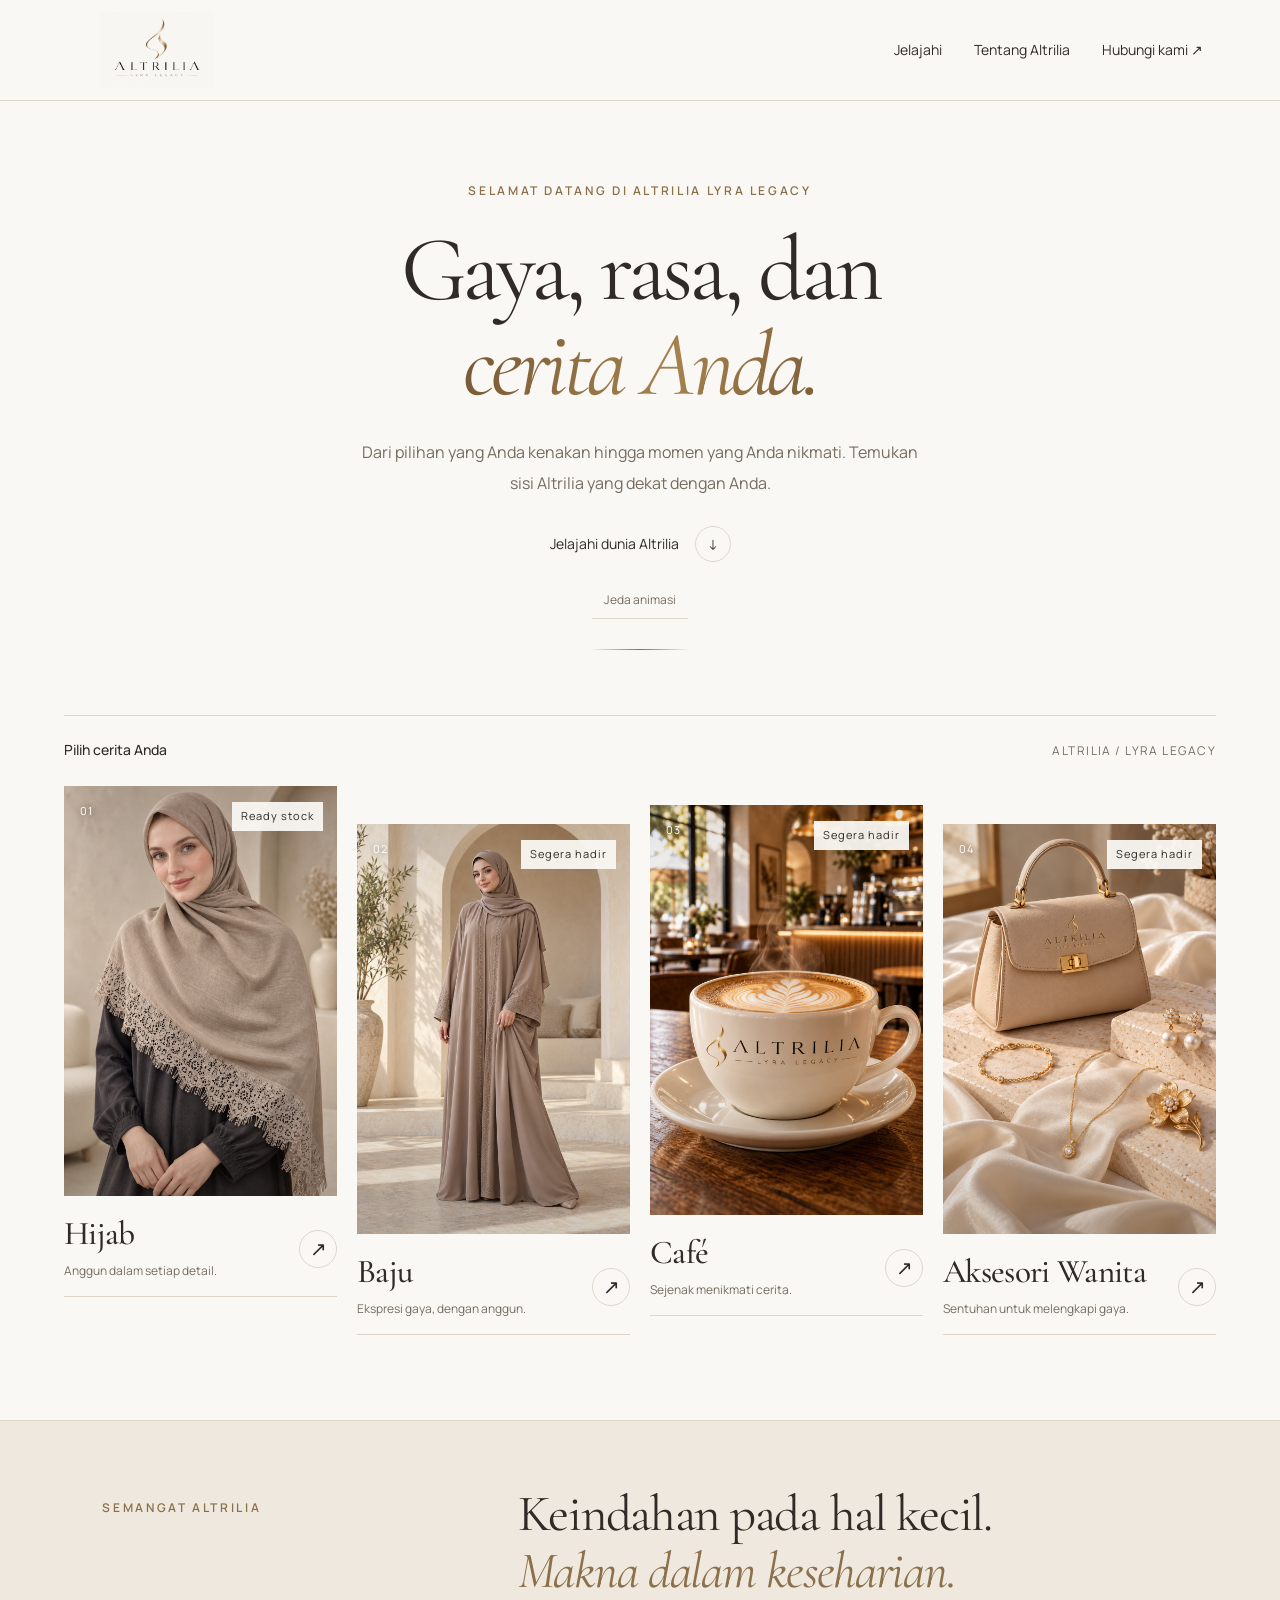
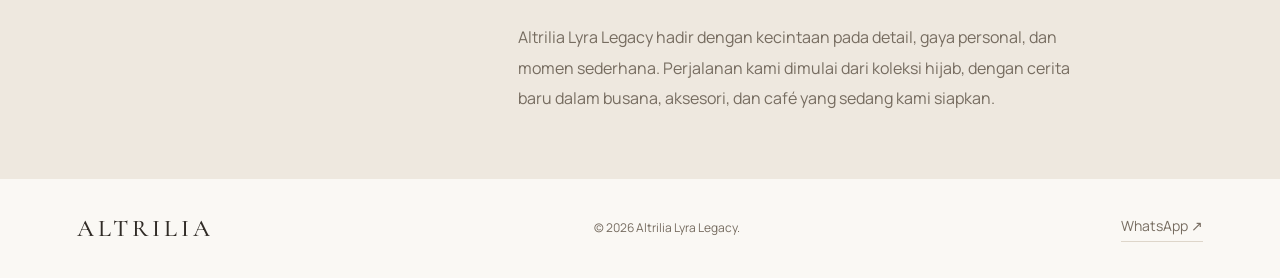
==== commit 9b1f25e5: "Update index.html" ====
--- a/index.html
+++ b/index.html
@@ -649,6 +649,261 @@
         transform: none;
       }
     }
+
+/* ===== Enhanced landing-page animations ===== */
+
+/* Moving gold tones across the main heading */
+.intro h1 em {
+  display: inline-block;
+  color: var(--gold);
+  background: linear-gradient(
+    110deg,
+    #745633 0%,
+    #a5824e 25%,
+    #755735 45%,
+    #b38b50 60%,
+    #745633 80%,
+    #a5824e 100%
+  );
+  background-size: 250% 100%;
+  -webkit-background-clip: text;
+  background-clip: text;
+  -webkit-text-fill-color: transparent;
+  animation: altrilia-gold-flow 7s linear infinite;
+}
+
+@keyframes altrilia-gold-flow {
+  from { background-position: 0% 50%; }
+  to { background-position: 100% 50%; }
+}
+
+/* A gold line grows beneath the introduction */
+.intro::after {
+  content: "";
+  display: block;
+  width: 100px;
+  height: 1px;
+  margin: 30px auto 0;
+  background: linear-gradient(
+    90deg,
+    transparent,
+    var(--gold),
+    transparent
+  );
+  transform-origin: center;
+  animation: altrilia-line-breathe 4s ease-in-out infinite;
+}
+
+@keyframes altrilia-line-breathe {
+  0%, 100% { transform: scaleX(.65); opacity: .45; }
+  50% { transform: scaleX(1.25); opacity: 1; }
+}
+
+/* Continuous invitation to scroll */
+.explore-link span {
+  animation: altrilia-arrow-bounce 2.8s ease-in-out infinite;
+}
+
+@keyframes altrilia-arrow-bounce {
+  0%, 100% { transform: translateY(0); }
+  50% { transform: translateY(6px); }
+}
+
+/* Each category image floats on its own rhythm.
+   Animate the image frame, preserving the card's reveal animation. */
+.category-visual {
+  animation: altrilia-image-float 6s ease-in-out infinite;
+  transition: box-shadow .5s ease;
+}
+
+.category:nth-child(2) .category-visual {
+  animation-delay: -1.5s;
+}
+
+.category:nth-child(3) .category-visual {
+  animation-delay: -3s;
+}
+
+.category:nth-child(4) .category-visual {
+  animation-delay: -4.5s;
+}
+
+@keyframes altrilia-image-float {
+  0%, 100% { transform: translateY(0); }
+  50% { transform: translateY(-9px); }
+}
+
+.category:hover .category-visual,
+.category:focus-visible .category-visual {
+  animation-play-state: paused;
+  box-shadow: 0 18px 35px rgba(69, 48, 25, .16);
+}
+
+/* A light sweep passes over the selected image */
+.category-visual::before {
+  content: "";
+  position: absolute;
+  inset: 0;
+  z-index: 2;
+  pointer-events: none;
+  background: linear-gradient(
+    105deg,
+    transparent 30%,
+    rgba(255, 255, 255, .27) 50%,
+    transparent 70%
+  );
+  transform: translateX(-150%);
+}
+
+.category:hover .category-visual::before,
+.category:focus-visible .category-visual::before {
+  animation: altrilia-light-sweep 1.1s ease forwards;
+}
+
+@keyframes altrilia-light-sweep {
+  from { transform: translateX(-150%); }
+  to { transform: translateX(150%); }
+}
+
+/* Coming-soon badges glow gently */
+.category[data-coming] .category-status {
+  animation: altrilia-badge-glow 3.5s ease-in-out infinite;
+}
+
+@keyframes altrilia-badge-glow {
+  0%, 100% {
+    box-shadow: 0 0 0 0 rgba(140, 112, 73, 0);
+  }
+  50% {
+    box-shadow: 0 0 0 5px rgba(250, 248, 244, .2);
+  }
+}
+
+/* Underline grows across a category on hover */
+.category-bottom {
+  position: relative;
+}
+
+.category-bottom::after {
+  content: "";
+  position: absolute;
+  left: 0;
+  bottom: -1px;
+  width: 100%;
+  height: 1px;
+  background: var(--gold);
+  transform: scaleX(0);
+  transform-origin: left;
+  transition: transform .55s ease;
+}
+
+.category:hover .category-bottom::after,
+.category:focus-visible .category-bottom::after {
+  transform: scaleX(1);
+}
+
+/* Slight text movement */
+.category-title,
+.category-subtitle {
+  transition: transform .4s ease, color .4s ease;
+}
+
+.category:hover .category-title {
+  transform: translateX(4px);
+  color: var(--gold);
+}
+
+.category:hover .category-subtitle {
+  transform: translateX(4px);
+}
+
+/* Richer popup entrance */
+.coming-dialog[open] {
+  animation: altrilia-popup-enter .55s
+    cubic-bezier(.16, 1, .3, 1) both;
+}
+
+@keyframes altrilia-popup-enter {
+  from {
+    opacity: 0;
+    transform: translateY(35px) scale(.95);
+  }
+  to {
+    opacity: 1;
+    transform: translateY(0) scale(1);
+  }
+}
+
+.coming-dialog[open] .dialog-copy > * {
+  animation: altrilia-popup-copy .65s ease both;
+}
+
+.coming-dialog[open] .dialog-copy > :nth-child(1) {
+  animation-delay: .1s;
+}
+
+.coming-dialog[open] .dialog-copy > :nth-child(2) {
+  animation-delay: .18s;
+}
+
+.coming-dialog[open] .dialog-copy > :nth-child(3) {
+  animation-delay: .26s;
+}
+
+.coming-dialog[open] .dialog-copy > :nth-child(4) {
+  animation-delay: .34s;
+}
+
+.coming-dialog[open] .dialog-copy > :nth-child(5) {
+  animation-delay: .42s;
+}
+
+@keyframes altrilia-popup-copy {
+  from { opacity: 0; transform: translateY(15px); }
+  to { opacity: 1; transform: translateY(0); }
+}
+
+/* Visitor-controlled motion toggle */
+.motion-toggle {
+  display: block;
+  margin: 20px auto 0;
+  padding: 8px 12px;
+  border: 0;
+  border-bottom: 1px solid var(--line);
+  background: transparent;
+  color: var(--muted);
+  font: inherit;
+  font-size: 12px;
+  cursor: pointer;
+}
+
+/* Pause continuous decorative motion */
+body.motion-paused *,
+body.motion-paused *::before,
+body.motion-paused *::after {
+  animation-play-state: paused !important;
+}
+
+/* Keep popup content visible even while animation is paused */
+body.motion-paused .coming-dialog[open],
+body.motion-paused .coming-dialog[open] .dialog-copy > * {
+  animation: none !important;
+}
+
+/* Respect device accessibility settings */
+@media (prefers-reduced-motion: reduce) {
+  *,
+  *::before,
+  *::after {
+    animation: none !important;
+    transition: none !important;
+  }
+
+  .motion-toggle {
+    display: none;
+  }
+}
+    
   </style>
 </head>
 
@@ -694,6 +949,16 @@
         Jelajahi dunia Altrilia
         <span aria-hidden="true">↓</span>
       </a>
+
+      <button
+  type="button"
+  class="motion-toggle"
+  id="motion-toggle"
+  aria-pressed="false"
+  hidden
+>
+  Jeda animasi
+</button>
     </section>
 
     <section class="worlds" id="pilihan" aria-labelledby="worlds-title">
@@ -801,8 +1066,8 @@
         >
           <span class="category-visual">
             <img
-              src="assets/photovideo/altrilia%20plate%20gold.png"
-              alt="Identitas emas Altrilia di atas kain satin"
+              src="assets/photovideo/handbag.png"
+              alt="Tas dan aksesori wanita Altrilia"
               width="1086"
               height="1448"
             >
@@ -955,8 +1220,8 @@
 
       aksesori: {
         name: "Altrilia • Aksesori Wanita",
-        image: "assets/photovideo/altrilia%20plate%20gold.png",
-        alt: "Detail identitas emas Altrilia",
+image: "assets/photovideo/handbag.png",
+alt: "Tas dan aksesori wanita Altrilia",
         description:
           "Sentuhan pelengkap untuk gaya personal Anda sedang kami siapkan. " +
           "Koleksi aksesori wanita belum tersedia saat ini. " +
@@ -1024,6 +1289,21 @@
         previousFocus.focus({ preventScroll: true });
       }
     });
+
+// Allow visitors to pause the continuous decorative animations.
+const motionToggle = document.getElementById("motion-toggle");
+
+motionToggle.hidden = false;
+
+motionToggle.addEventListener("click", () => {
+  const paused = document.body.classList.toggle("motion-paused");
+
+  motionToggle.setAttribute("aria-pressed", String(paused));
+  motionToggle.textContent = paused
+    ? "Lanjutkan animasi"
+    : "Jeda animasi";
+});
+    
   </script>
 </body>
 </html>
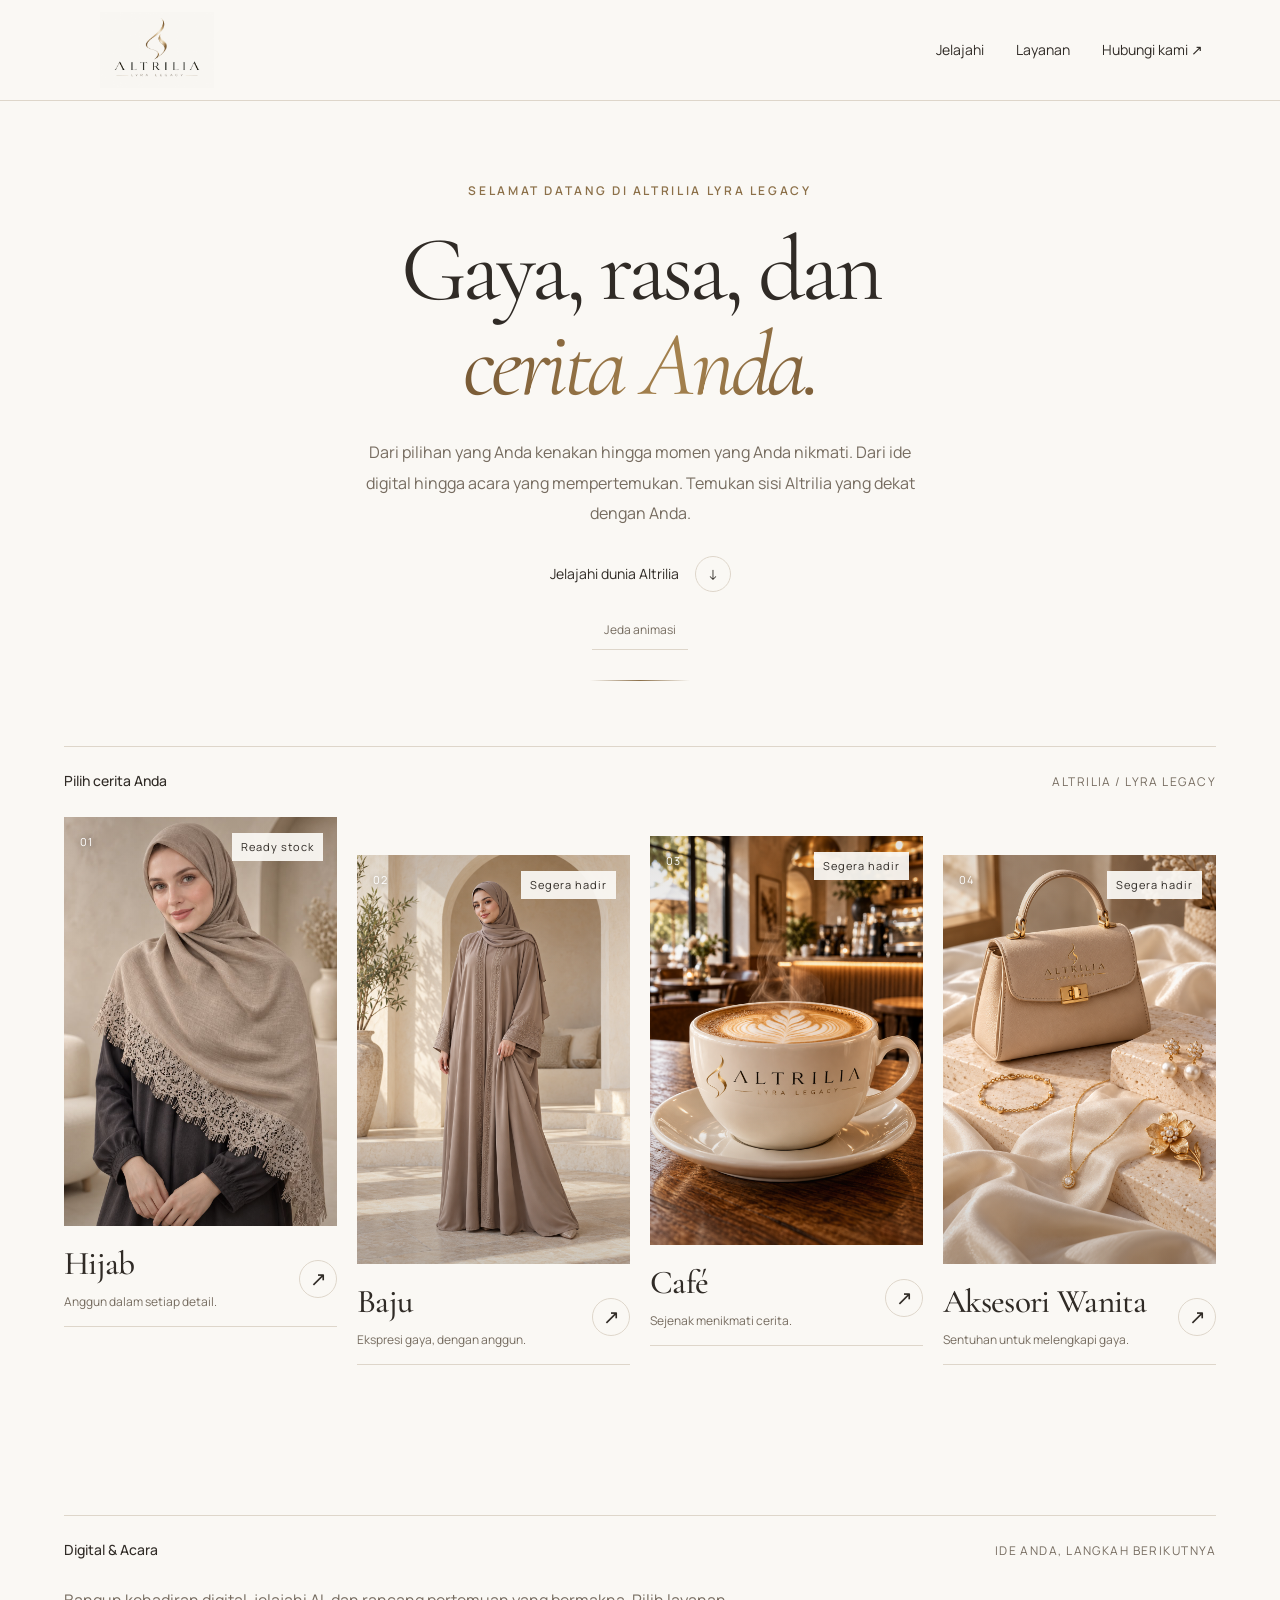
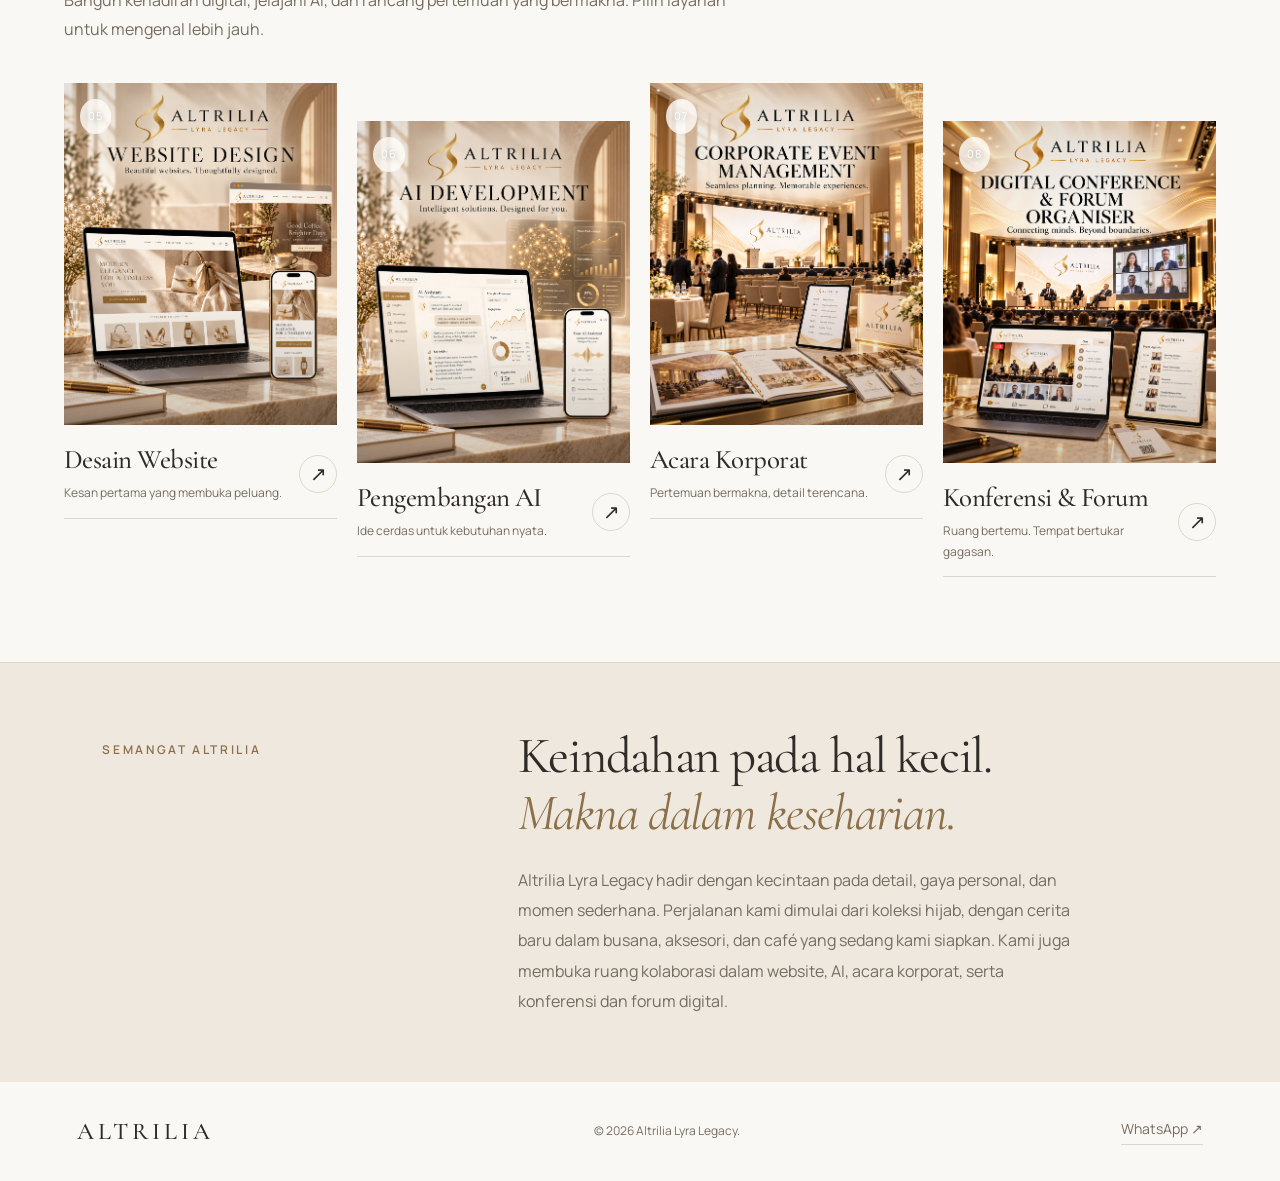
==== commit bc8449f6: "Create index.html" ====
--- a/index.html
+++ b/index.html
@@ -904,7 +904,9 @@
   }
 }
     
-  </style>
+  /* Service graphics contain text: retain their complete composition. */
+.services-worlds{padding-top:65px;scroll-margin-top:120px}.services-intro{max-width:680px;color:var(--muted);line-height:1.8;margin:0 0 40px}.services-worlds .category-visual{aspect-ratio:auto;background:#f5efe4}.services-worlds .category-visual img{position:relative;width:100%;height:auto;object-fit:contain;display:block}.services-worlds .category-number{background:#fffdf9cc;border-radius:50%;padding:8px}.services-worlds .category-title{font-size:clamp(22px,2.1vw,32px)}
+</style>
 </head>
 
 <body>
@@ -922,7 +924,7 @@
 
     <nav class="navigation" aria-label="Navigasi utama">
       <a href="#pilihan">Jelajahi</a>
-      <a class="nav-about" href="#tentang">Tentang Altrilia</a>
+      <a href="#layanan">Layanan</a>
       <a
         href="https://wa.me/6289613722699"
         target="_blank"
@@ -942,7 +944,7 @@
 
       <p class="intro-description">
         Dari pilihan yang Anda kenakan hingga momen yang Anda nikmati.
-        Temukan sisi Altrilia yang dekat dengan Anda.
+        Dari ide digital hingga acara yang mempertemukan. Temukan sisi Altrilia yang dekat dengan Anda.
       </p>
 
       <a class="explore-link" href="#pilihan">
@@ -1087,7 +1089,8 @@
       </div>
     </section>
 
-    <section class="brand-story" id="tentang">
+    <section class="worlds services-worlds" id="layanan" aria-labelledby="services-title"><div class="worlds-heading"><h2 id="services-title">Digital & Acara</h2><p>IDE ANDA, LANGKAH BERIKUTNYA</p></div><p class="services-intro">Bangun kehadiran digital, jelajahi AI, dan rancang pertemuan yang bermakna. Pilih layanan untuk mengenal lebih jauh.</p><div class="category-grid"><a class="category" href="website.html" data-reveal style="--delay:0ms"><span class="category-visual"><img src="assets/photovideo/atrilia%20website.png" alt="Desain Website Altrilia" loading="lazy"><span class="category-number">05</span></span><span class="category-bottom"><span><span class="category-title">Desain Website</span><span class="category-subtitle">Kesan pertama yang membuka peluang.</span></span><span class="category-arrow" aria-hidden="true">↗</span></span></a><a class="category" href="ai.html" data-reveal style="--delay:100ms"><span class="category-visual"><img src="assets/photovideo/atrilia%20AI.png" alt="Pengembangan AI Altrilia" loading="lazy"><span class="category-number">06</span></span><span class="category-bottom"><span><span class="category-title">Pengembangan AI</span><span class="category-subtitle">Ide cerdas untuk kebutuhan nyata.</span></span><span class="category-arrow" aria-hidden="true">↗</span></span></a><a class="category" href="event.html" data-reveal style="--delay:200ms"><span class="category-visual"><img src="assets/photovideo/atrilia%20event.png" alt="Acara Korporat Altrilia" loading="lazy"><span class="category-number">07</span></span><span class="category-bottom"><span><span class="category-title">Acara Korporat</span><span class="category-subtitle">Pertemuan bermakna, detail terencana.</span></span><span class="category-arrow" aria-hidden="true">↗</span></span></a><a class="category" href="conference.html" data-reveal style="--delay:300ms"><span class="category-visual"><img src="assets/photovideo/atrilia%20conference.png" alt="Konferensi & Forum Altrilia" loading="lazy"><span class="category-number">08</span></span><span class="category-bottom"><span><span class="category-title">Konferensi & Forum</span><span class="category-subtitle">Ruang bertemu. Tempat bertukar gagasan.</span></span><span class="category-arrow" aria-hidden="true">↗</span></span></a></div></section>
+<section class="brand-story" id="tentang">
       <p class="eyebrow" data-reveal>Semangat Altrilia</p>
 
       <div data-reveal>
@@ -1101,7 +1104,7 @@
           gaya personal, dan momen sederhana.
           Perjalanan kami dimulai dari koleksi hijab,
           dengan cerita baru dalam busana, aksesori, dan café yang
-          sedang kami siapkan.
+          sedang kami siapkan. Kami juga membuka ruang kolaborasi dalam website, AI, acara korporat, serta konferensi dan forum digital.
         </p>
       </div>
     </section>
@@ -1197,7 +1200,7 @@
         image: "assets/photovideo/alvira%20abaya.png",
         alt: "Inspirasi koleksi abaya Altrilia",
         description:
-          "Pilihan busana untuk melengkapi gaya Anda sedang kami siapkan. " +
+          "Pilihan busana untuk melengkapi gaya Anda sedang kami siapkan. Kami juga membuka ruang kolaborasi dalam website, AI, acara korporat, serta konferensi dan forum digital. " +
           "Koleksi baju Altrilia belum tersedia saat ini. " +
           "Hubungi kami untuk mengetahui perkembangannya.",
         message:
@@ -1223,7 +1226,7 @@
 image: "assets/photovideo/handbag.png",
 alt: "Tas dan aksesori wanita Altrilia",
         description:
-          "Sentuhan pelengkap untuk gaya personal Anda sedang kami siapkan. " +
+          "Sentuhan pelengkap untuk gaya personal Anda sedang kami siapkan. Kami juga membuka ruang kolaborasi dalam website, AI, acara korporat, serta konferensi dan forum digital. " +
           "Koleksi aksesori wanita belum tersedia saat ini. " +
           "Nantikan cerita berikutnya dari Altrilia.",
         message:
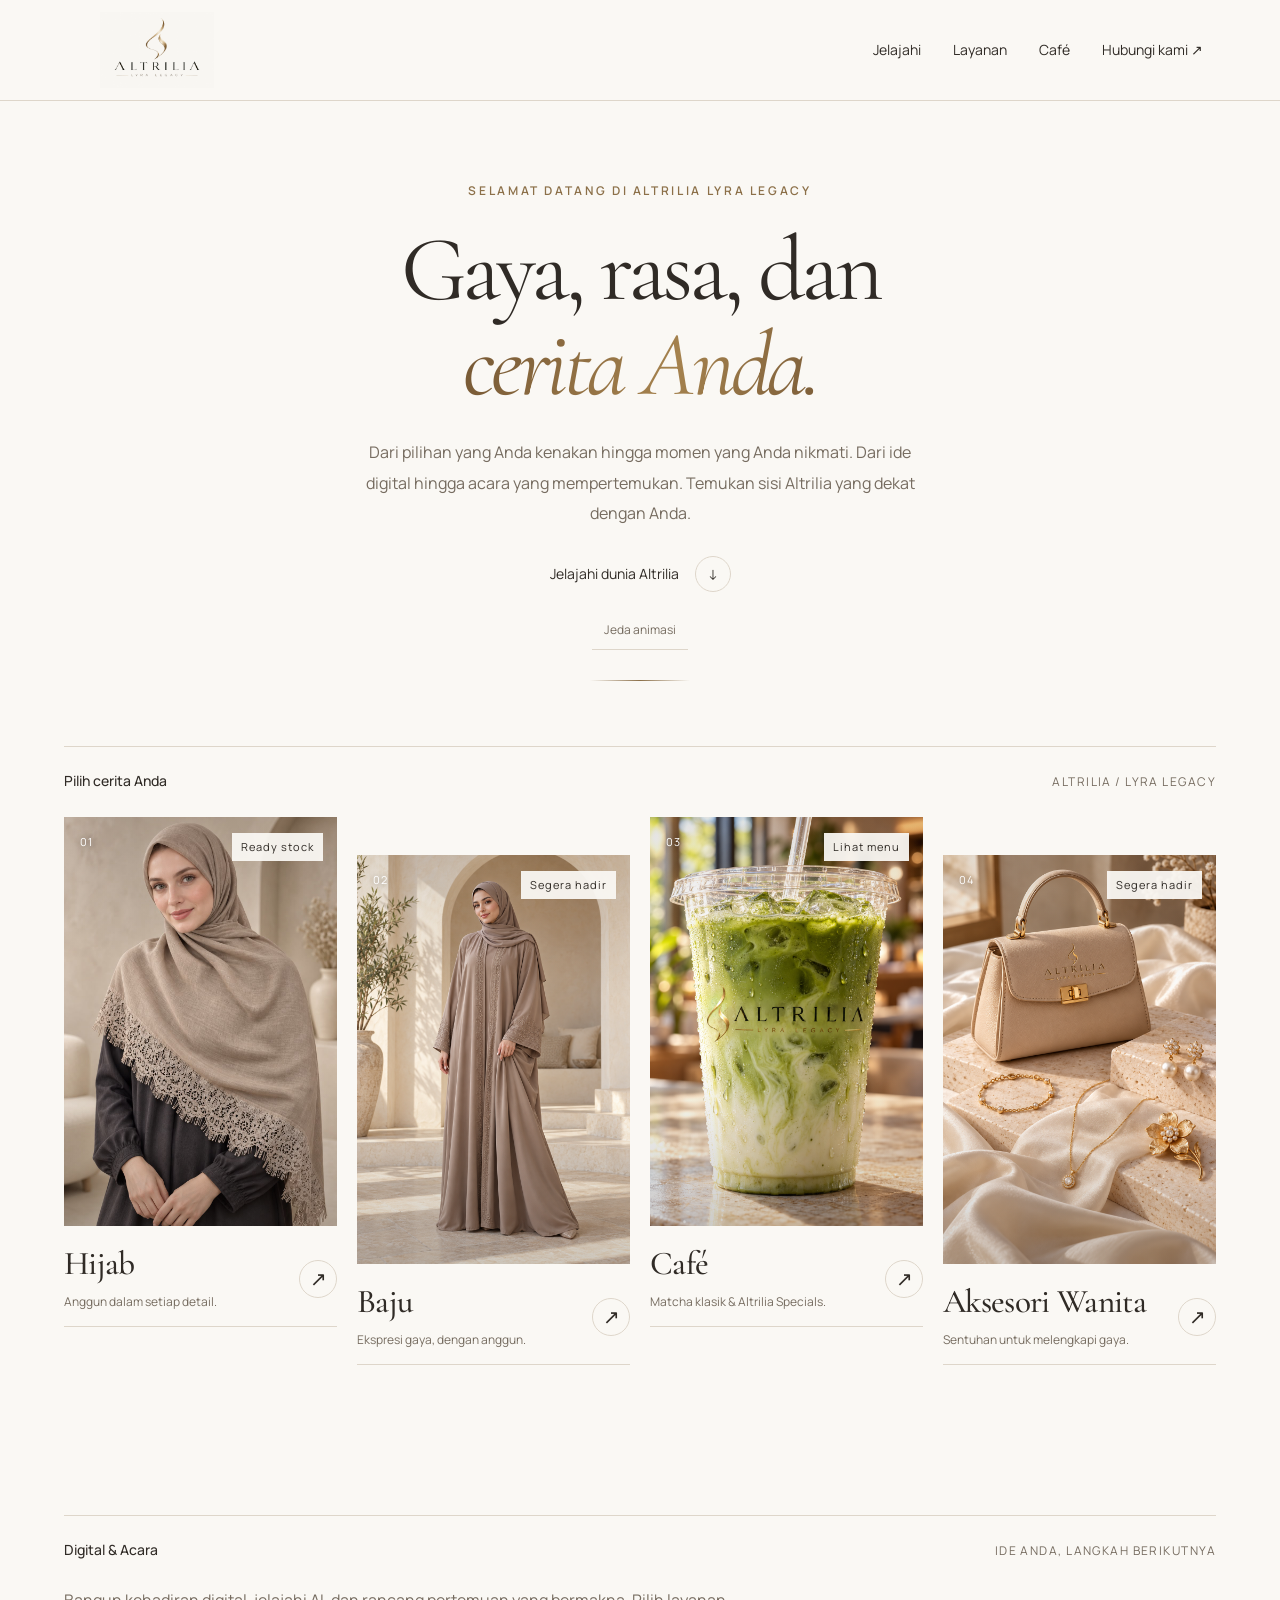
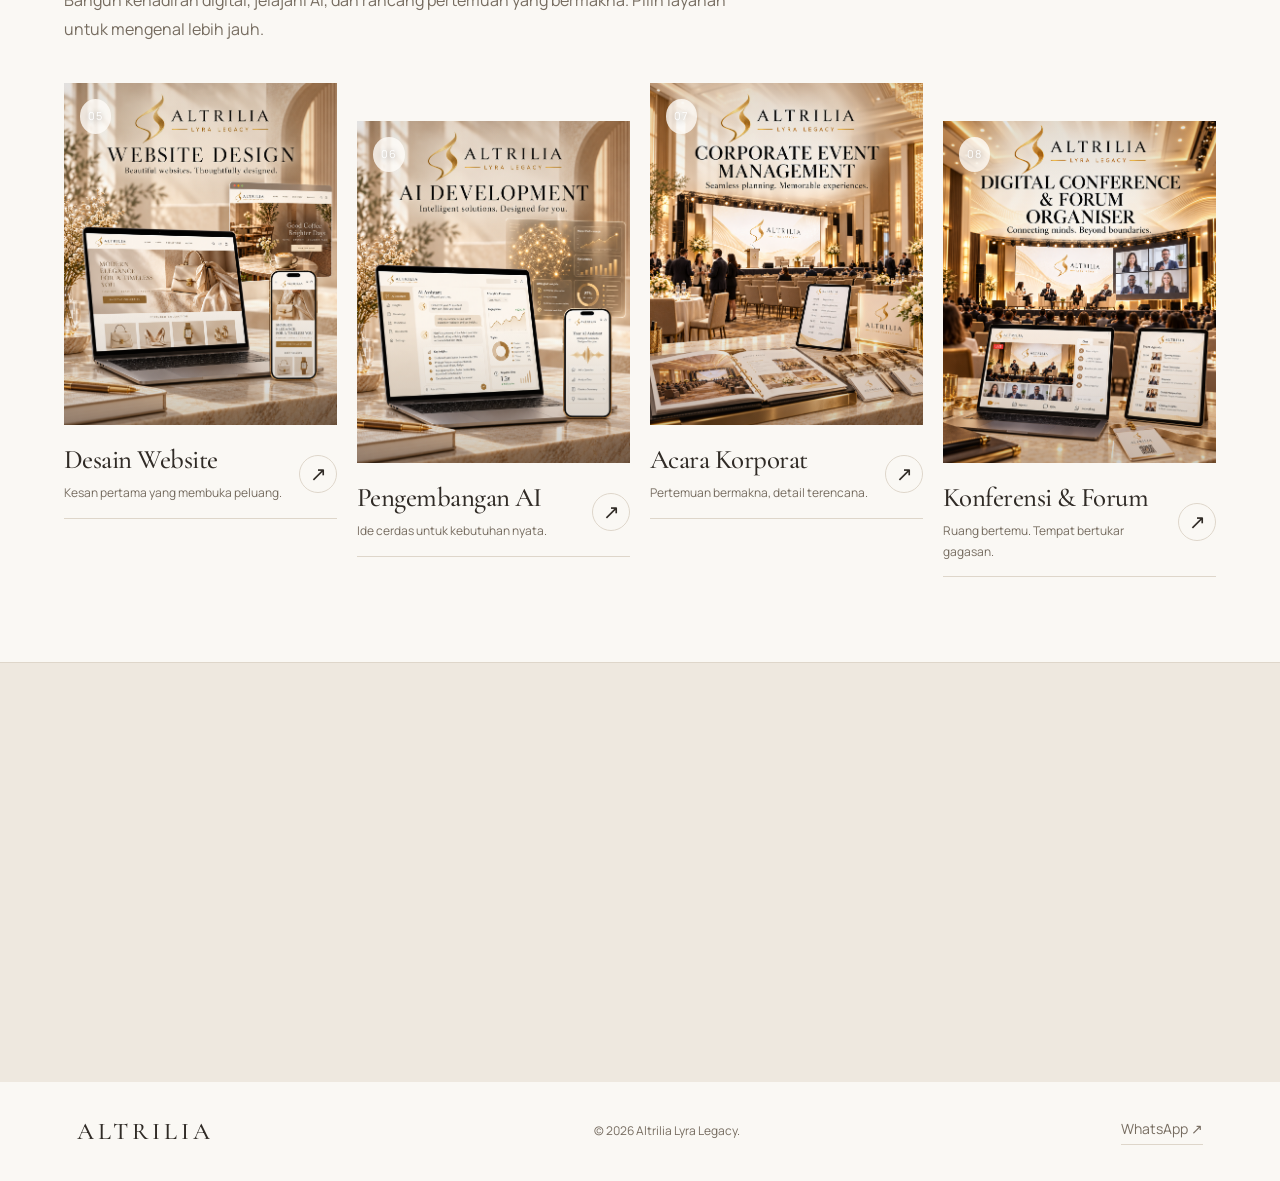
==== commit 13ed2168: "Create index.html" ====
--- a/index.html
+++ b/index.html
@@ -906,6 +906,7 @@
     
   /* Service graphics contain text: retain their complete composition. */
 .services-worlds{padding-top:65px;scroll-margin-top:120px}.services-intro{max-width:680px;color:var(--muted);line-height:1.8;margin:0 0 40px}.services-worlds .category-visual{aspect-ratio:auto;background:#f5efe4}.services-worlds .category-visual img{position:relative;width:100%;height:auto;object-fit:contain;display:block}.services-worlds .category-number{background:#fffdf9cc;border-radius:50%;padding:8px}.services-worlds .category-title{font-size:clamp(22px,2.1vw,32px)}
+@media(max-width:600px){.site-header{flex-wrap:wrap}.navigation{flex-wrap:wrap;gap:14px}}
 </style>
 </head>
 
@@ -925,6 +926,7 @@
     <nav class="navigation" aria-label="Navigasi utama">
       <a href="#pilihan">Jelajahi</a>
       <a href="#layanan">Layanan</a>
+      <a href="cafe.html">Café</a>
       <a
         href="https://wa.me/6289613722699"
         target="_blank"
@@ -1028,34 +1030,32 @@
           </span>
         </button>
 
-        <!-- CAFE: coming soon -->
-        <button
+        <!-- CAFE: collection preview -->
+        <a
           class="category category-cafe"
-          type="button"
-          data-coming="cafe"
+          href="cafe.html"
           data-reveal
           style="--delay: 240ms"
-          aria-haspopup="dialog"
         >
           <span class="category-visual">
             <img
-              src="assets/photovideo/altrilia%20coffee.png"
-              alt="Inspirasi Altrilia Café dengan secangkir kopi"
+              src="assets/photovideo/Emerald%20matcha%20latte%20with%20gold%20emblem.png"
+              alt="Iced Matcha Latte Altrilia"
               width="720"
               height="1080"
             >
             <span class="category-number">03</span>
-            <span class="category-status">Segera hadir</span>
+            <span class="category-status">Lihat menu</span>
           </span>
 
           <span class="category-bottom">
             <span>
               <span class="category-title">Café</span>
-              <span class="category-subtitle">Sejenak menikmati cerita.</span>
+              <span class="category-subtitle">Matcha klasik & Altrilia Specials.</span>
             </span>
             <span class="category-arrow" aria-hidden="true">↗</span>
           </span>
-        </button>
+        </a>
 
         <!-- ACCESSORIES: brand image, coming soon -->
         <button
@@ -1208,19 +1208,6 @@
           "koleksi baju yang akan datang."
       },
 
-      cafe: {
-        name: "Altrilia • Café",
-        image: "assets/photovideo/altrilia%20coffee.png",
-        alt: "Inspirasi Altrilia Café",
-        description:
-          "Sebuah tempat untuk menikmati kopi dan berbagi cerita " +
-          "sedang kami rencanakan. Altrilia Café belum dibuka. " +
-          "Hubungi kami untuk informasi perkembangannya.",
-        message:
-          "Halo Altrilia, saya tertarik mengetahui perkembangan " +
-          "Altrilia Café."
-      },
-
       aksesori: {
         name: "Altrilia • Aksesori Wanita",
 image: "assets/photovideo/handbag.png",
